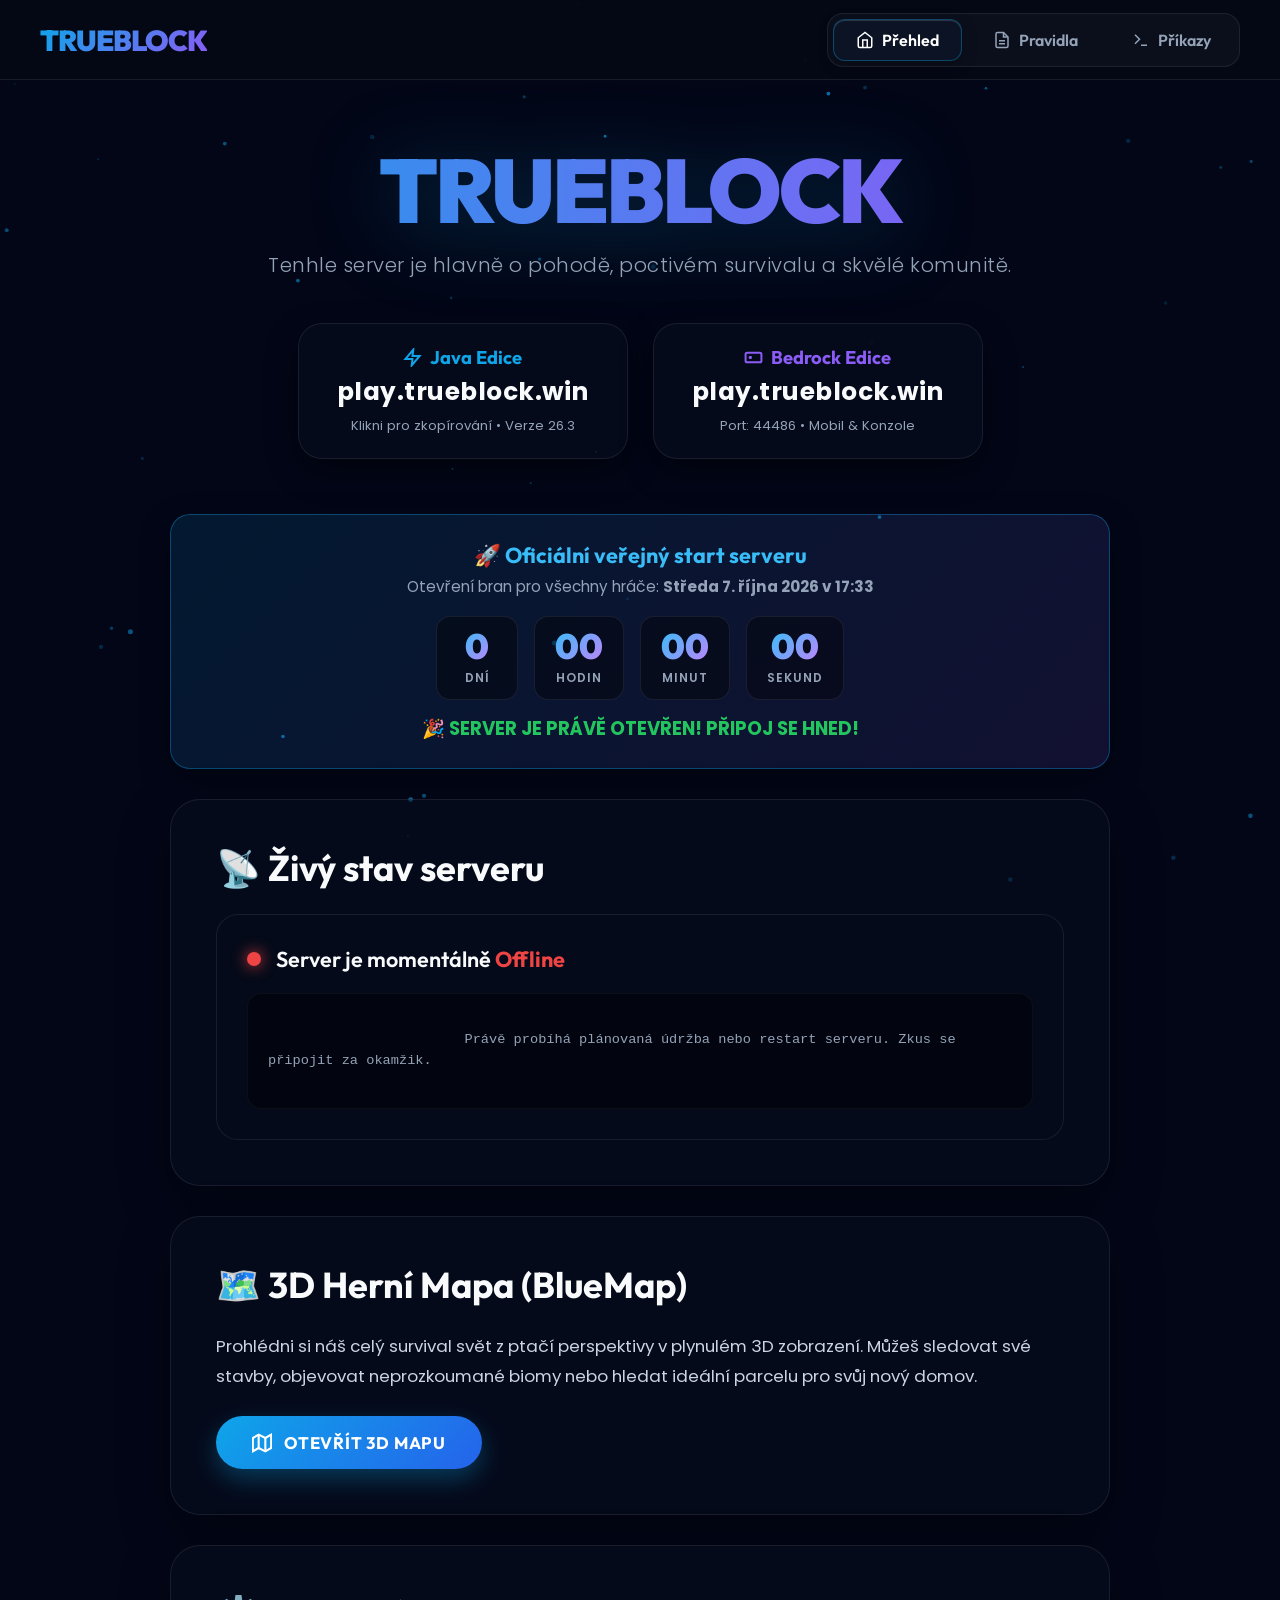
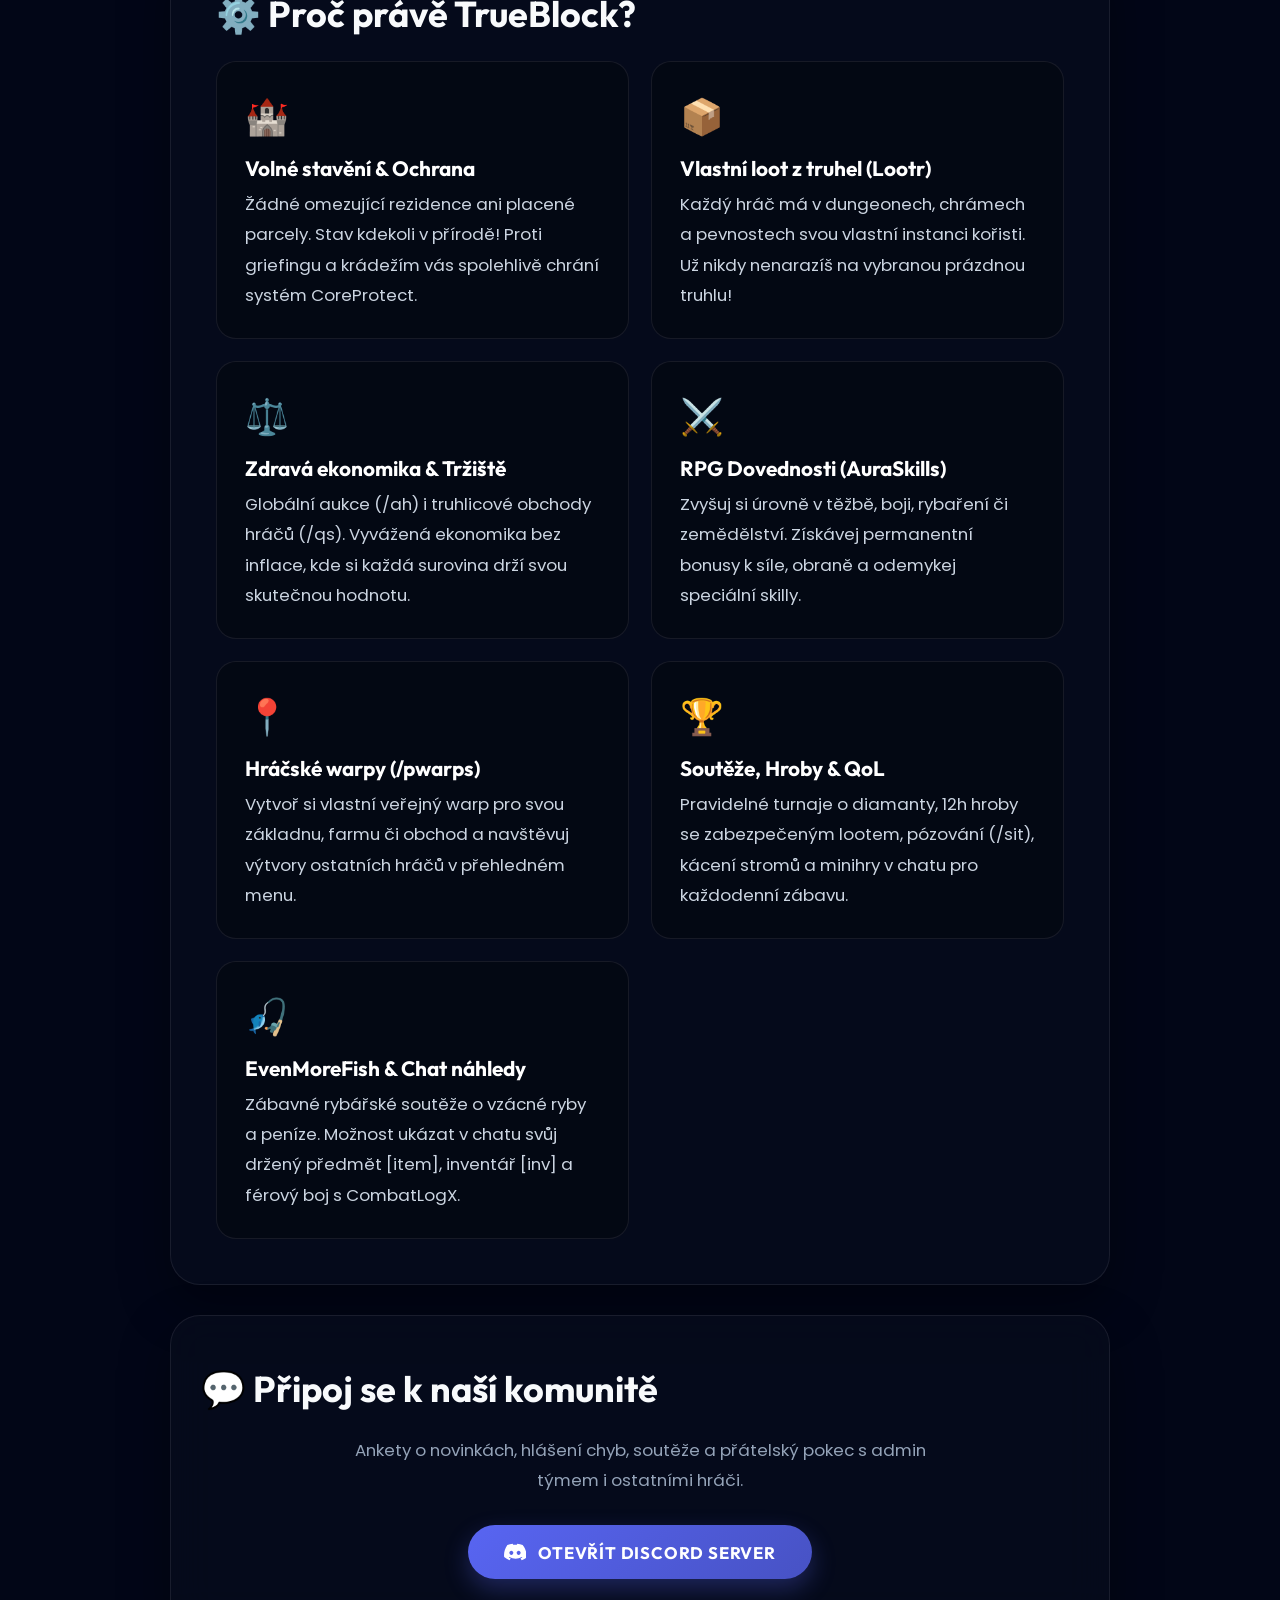
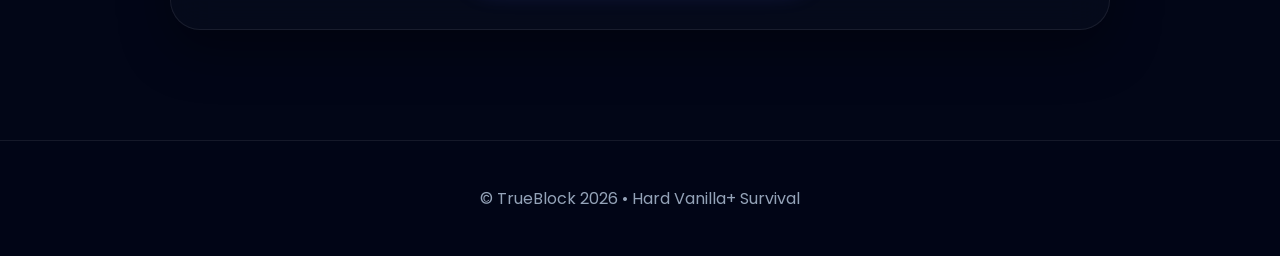
==== index.html @ e6fb993d "Update index.html" ====
<!DOCTYPE html>
<html lang="cs">
<head>
    <meta charset="UTF-8">
    <meta name="viewport" content="width=device-width, initial-scale=1.0">
    <title>TrueBlock | Premium Survival Minecraft Server</title>
    
    <!-- SEO & Social OpenGraph Card -->
    <meta name="description" content="TrueBlock je prémiový československý Minecraft Survival server pro Javu i Bedrock. Nabízí stabilní ekonomiku, čistý survival s QoL funkcemi a skvělou komunitu.">
    <meta property="og:title" content="TrueBlock | Premium Survival">
    <meta property="og:description" content="Připoj se na play.trueblock.win a zažij poctivý Minecraft survival!">
    <meta property="og:type" content="website">
    <meta property="og:theme-color" content="#0ea5e9">

    <!-- Google Fonts: Outfit & Poppins -->
    <link rel="preconnect" href="https://fonts.googleapis.com">
    <link rel="preconnect" href="https://fonts.gstatic.com" crossorigin>
    <link href="https://fonts.googleapis.com/css2?family=Outfit:wght@400;600;700;900&family=Poppins:wght@300;400;500;600&display=swap" rel="stylesheet">

    <style>
        :root {
            --accent-blue: #0ea5e9;
            --accent-purple: #8b5cf6;
            --accent-pink: #ec4899;
            --bg-glass: rgba(10, 16, 32, 0.55);
            --bg-glass-card: rgba(15, 23, 42, 0.65);
            --border-glass: rgba(255, 255, 255, 0.08);
            --text-main: #f8fafc;
            --text-muted: #94a3b8;
            --neon-glow: 0 0 35px rgba(14, 165, 233, 0.3);
            --card-radius: 24px;
        }

        * {
            box-sizing: border-box;
            margin: 0;
            padding: 0;
        }

        /* Vlastní designový scrollbar */
        ::-webkit-scrollbar {
            width: 8px;
        }
        ::-webkit-scrollbar-track {
            background: #020617;
        }
        ::-webkit-scrollbar-thumb {
            background: rgba(255, 255, 255, 0.15);
            border-radius: 10px;
        }
        ::-webkit-scrollbar-thumb:hover {
            background: var(--accent-blue);
        }

        body {
            font-family: 'Poppins', sans-serif;
            color: var(--text-main);
            background: #020617;
            min-height: 100vh;
            overflow-x: hidden;
            padding-top: 85px;
            position: relative;
        }

        /* Interaktivní částicový canvas na pozadí */
        #bg-canvas {
            position: fixed;
            top: 0;
            left: 0;
            width: 100vw;
            height: 100vh;
            z-index: -1;
            pointer-events: none;
        }

        /* Scroll animace prvků */
        .reveal {
            opacity: 0;
            transform: translateY(28px);
            transition: opacity 0.7s cubic-bezier(0.16, 1, 0.3, 1), transform 0.7s cubic-bezier(0.16, 1, 0.3, 1);
        }
        .reveal.active {
            opacity: 1;
            transform: translateY(0);
        }

        /* Fixní skleněná navigace */
        .navbar {
            position: fixed;
            top: 0;
            left: 0;
            right: 0;
            height: 80px;
            background: rgba(7, 11, 22, 0.7);
            backdrop-filter: blur(24px);
            -webkit-backdrop-filter: blur(24px);
            border-bottom: 1px solid var(--border-glass);
            z-index: 1000;
            display: flex;
            justify-content: space-between;
            align-items: center;
            padding: 0 40px;
        }

        .nav-logo {
            font-family: 'Outfit', sans-serif;
            font-size: 1.8em;
            font-weight: 900;
            letter-spacing: -1px;
            background: linear-gradient(135deg, var(--accent-blue), var(--accent-purple));
            -webkit-background-clip: text;
            -webkit-text-fill-color: transparent;
            display: flex;
            align-items: center;
            gap: 10px;
            cursor: pointer;
            user-select: none;
        }

        .nav-tabs {
            display: flex;
            gap: 8px;
            background: rgba(255, 255, 255, 0.03);
            padding: 5px;
            border-radius: 16px;
            border: 1px solid var(--border-glass);
        }

        .tab-btn {
            background: transparent;
            border: 1px solid transparent;
            color: var(--text-muted);
            padding: 10px 22px;
            border-radius: 12px;
            cursor: pointer;
            font-family: 'Outfit', sans-serif;
            font-weight: 600;
            font-size: 1em;
            display: flex;
            align-items: center;
            gap: 8px;
            transition: all 0.25s ease;
        }

        .tab-btn:hover {
            color: var(--text-main);
            background: rgba(255, 255, 255, 0.05);
        }

        .tab-btn.active {
            color: #fff;
            background: var(--bg-glass-card);
            border-color: rgba(14, 165, 233, 0.35);
            box-shadow: 0 4px 15px rgba(0, 0, 0, 0.3), inset 0 1px 1px rgba(255, 255, 255, 0.15);
        }

        /* Hero sekce */
        header {
            text-align: center;
            padding: 60px 20px 30px;
        }

        h1 {
            font-family: 'Outfit', sans-serif;
            font-size: 5.6em;
            font-weight: 900;
            text-transform: uppercase;
            letter-spacing: -3px;
            line-height: 1;
            margin-bottom: 12px;
            background: linear-gradient(to right, var(--accent-blue), var(--accent-purple), var(--accent-pink), var(--accent-blue));
            background-size: 250% auto;
            -webkit-background-clip: text;
            -webkit-text-fill-color: transparent;
            animation: shine 8s linear infinite;
            filter: drop-shadow(0 10px 40px rgba(14, 165, 233, 0.25));
        }

        @keyframes shine {
            to { background-position: 250% center; }
        }

        .subtitle {
            font-size: 1.25em;
            color: var(--text-muted);
            font-weight: 300;
            margin-bottom: 40px;
            letter-spacing: 0.5px;
        }

        /* Karty pro kopírování IP adres */
        .ips-container {
            display: flex;
            justify-content: center;
            gap: 25px;
            flex-wrap: wrap;
            margin-bottom: 25px;
        }

        .ip-card {
            background: var(--bg-glass);
            backdrop-filter: blur(20px);
            -webkit-backdrop-filter: blur(20px);
            border: 1px solid var(--border-glass);
            padding: 22px 38px;
            border-radius: var(--card-radius);
            cursor: pointer;
            position: relative;
            overflow: hidden;
            transition: all 0.35s cubic-bezier(0.175, 0.885, 0.32, 1.275);
            box-shadow: 0 12px 32px rgba(0, 0, 0, 0.45);
        }

        .ip-card:hover {
            transform: translateY(-7px) scale(1.02);
            border-color: rgba(14, 165, 233, 0.45);
            box-shadow: var(--neon-glow), 0 20px 45px rgba(0, 0, 0, 0.6);
        }

        .ip-card::before {
            content: '';
            position: absolute;
            top: 0;
            left: -100%;
            width: 50%;
            height: 100%;
            background: linear-gradient(to right, transparent, rgba(255, 255, 255, 0.08), transparent);
            transform: skewX(-22deg);
            transition: 0.6s ease;
        }
        .ip-card:hover::before {
            left: 170%;
        }

        .ip-label {
            font-family: 'Outfit', sans-serif;
            font-weight: 700;
            font-size: 1.15em;
            color: var(--accent-blue);
            margin-bottom: 4px;
            display: flex;
            align-items: center;
            justify-content: center;
            gap: 8px;
        }

        .ip-address {
            font-size: 1.55em;
            font-weight: 700;
            letter-spacing: 0.5px;
        }

        .ip-hint {
            font-size: 0.82em;
            color: var(--text-muted);
            margin-top: 6px;
        }

        /* Notifikace po zkopírování (Toast) */
        .copy-toast {
            position: absolute;
            top: 50%;
            left: 50%;
            transform: translate(-50%, -50%) scale(0.6);
            background: #10b981;
            color: white;
            padding: 10px 22px;
            border-radius: 12px;
            font-weight: 700;
            font-size: 0.95em;
            opacity: 0;
            pointer-events: none;
            transition: all 0.3s cubic-bezier(0.175, 0.885, 0.32, 1.275);
            box-shadow: 0 8px 25px rgba(16, 185, 129, 0.5);
            z-index: 10;
        }
        .copy-toast.show {
            opacity: 1;
            transform: translate(-50%, -50%) scale(1);
        }

        /* Kontejner obsahu */
        .container {
            max-width: 980px;
            margin: auto;
            padding: 0 20px 80px;
        }

        .tab-content {
            display: none;
        }
        .tab-content.active {
            display: block;
            animation: tabFadeIn 0.45s ease forwards;
        }

        @keyframes tabFadeIn {
            from { opacity: 0; transform: translateY(12px); }
            to { opacity: 1; transform: translateY(0); }
        }

        .section {
            background: var(--bg-glass);
            backdrop-filter: blur(20px);
            -webkit-backdrop-filter: blur(20px);
            margin: 30px 0;
            padding: 45px;
            border-radius: 30px;
            border: 1px solid var(--border-glass);
            box-shadow: 0 20px 50px rgba(0, 0, 0, 0.35);
        }

        h2 {
            font-family: 'Outfit', sans-serif;
            font-size: 2.25em;
            margin-bottom: 24px;
            display: flex;
            align-items: center;
            gap: 14px;
        }

        p {
            font-size: 1.05em;
            line-height: 1.8;
            color: #cbd5e1;
        }

        /* Karta stavu serveru (Status) */
        .status-card {
            background: rgba(5, 10, 24, 0.5);
            border: 1px solid var(--border-glass);
            border-radius: 22px;
            padding: 30px;
            display: flex;
            flex-direction: column;
            gap: 20px;
        }

        .status-header {
            display: flex;
            align-items: center;
            gap: 15px;
            font-family: 'Outfit', sans-serif;
            font-size: 1.35em;
            font-weight: 600;
        }

        .dot {
            width: 14px;
            height: 14px;
            border-radius: 50%;
            background: #fbbf24;
            flex-shrink: 0;
        }
        .dot.online {
            background: #22c55e;
            box-shadow: 0 0 15px #22c55e;
            animation: pulseDot 2s infinite;
        }
        .dot.offline {
            background: #ef4444;
            box-shadow: 0 0 15px #ef4444;
        }

        @keyframes pulseDot {
            0% { box-shadow: 0 0 0 0 rgba(34, 197, 94, 0.6); }
            70% { box-shadow: 0 0 0 12px rgba(34, 197, 94, 0); }
            100% { box-shadow: 0 0 0 0 rgba(34, 197, 94, 0); }
        }

        .player-bar-container {
            background: rgba(255, 255, 255, 0.05);
            height: 10px;
            border-radius: 10px;
            overflow: hidden;
            width: 100%;
        }

        .player-bar-fill {
            height: 100%;
            background: linear-gradient(90deg, var(--accent-blue), var(--accent-purple));
            width: 0%;
            border-radius: 10px;
            transition: width 1.2s cubic-bezier(0.16, 1, 0.3, 1);
        }

        .motd-box {
            background: rgba(0, 0, 0, 0.4);
            border: 1px solid rgba(255, 255, 255, 0.04);
            border-radius: 14px;
            padding: 16px 20px;
            font-family: monospace;
            font-size: 1.05em;
            line-height: 1.5;
            white-space: pre-wrap;
            color: #e2e8f0;
        }

        .players-section-title {
            font-size: 0.95em;
            color: var(--text-muted);
            margin-top: 5px;
            font-weight: 500;
        }

        .players-grid {
            display: flex;
            flex-wrap: wrap;
            gap: 12px;
            margin-top: 5px;
        }

        .player-head {
            width: 40px;
            height: 40px;
            border-radius: 8px;
            background: rgba(255, 255, 255, 0.05);
            transition: transform 0.25s ease, border-color 0.25s ease;
            cursor: pointer;
            border: 1px solid transparent;
            position: relative;
            background-size: cover;
        }
        .player-head:hover {
            transform: scale(1.22) translateY(-4px);
            border-color: var(--accent-blue);
            z-index: 5;
        }
        .player-head::after {
            content: attr(data-name);
            position: absolute;
            bottom: 46px;
            left: 50%;
            transform: translateX(-50%) scale(0.85);
            background: #090e1c;
            border: 1px solid var(--border-glass);
            color: #fff;
            padding: 5px 10px;
            font-size: 0.8em;
            border-radius: 8px;
            pointer-events: none;
            opacity: 0;
            transition: all 0.15s ease;
            white-space: nowrap;
        }
        .player-head:hover::after {
            opacity: 1;
            transform: translateX(-50%) scale(1);
        }

        /* Herní vlastnosti (Features) */
        .features {
            display: grid;
            grid-template-columns: repeat(auto-fit, minmax(270px, 1fr));
            gap: 22px;
            margin-top: 25px;
        }

        .feature-card {
            background: rgba(0, 0, 0, 0.25);
            border: 1px solid var(--border-glass);
            padding: 28px;
            border-radius: 20px;
            transition: all 0.3s ease;
        }
        .feature-card:hover {
            background: rgba(255, 255, 255, 0.03);
            transform: translateY(-5px);
            border-color: rgba(139, 92, 246, 0.35);
        }

        .feature-icon {
            font-size: 2.2em;
            margin-bottom: 12px;
            display: inline-block;
        }

        .feature-card h3 {
            font-family: 'Outfit', sans-serif;
            margin-bottom: 8px;
            font-size: 1.3em;
            color: #fff;
        }

        /* Akční tlačítka */
        .btn {
            display: inline-flex;
            align-items: center;
            gap: 12px;
            padding: 16px 36px;
            font-family: 'Outfit', sans-serif;
            font-size: 1.05em;
            font-weight: 700;
            color: #fff;
            text-decoration: none;
            border-radius: 100px;
            transition: all 0.3s ease;
            text-transform: uppercase;
            letter-spacing: 0.8px;
            cursor: pointer;
            border: none;
        }
        .btn-map {
            background: linear-gradient(135deg, var(--accent-blue), #2563eb);
            box-shadow: 0 10px 25px rgba(14, 165, 233, 0.3);
        }
        .btn-discord {
            background: linear-gradient(135deg, #5865F2, #4752C4);
            box-shadow: 0 10px 25px rgba(88, 101, 242, 0.3);
        }
        .btn:hover {
            transform: translateY(-3px);
            filter: brightness(1.15);
        }

        /* Odpočet do startu (Countdown) */
        .launch-countdown-card {
            background: linear-gradient(135deg, rgba(14, 165, 233, 0.12), rgba(139, 92, 246, 0.12));
            border: 1px solid rgba(14, 165, 233, 0.35);
            border-radius: 20px;
            padding: 26px 30px;
            margin-bottom: 25px;
            text-align: center;
            box-shadow: 0 10px 30px rgba(0, 0, 0, 0.35);
        }
        .countdown-title {
            font-family: 'Outfit', sans-serif;
            font-size: 1.35em;
            font-weight: 700;
            color: #38bdf8;
            margin-bottom: 6px;
            display: flex;
            align-items: center;
            justify-content: center;
            gap: 10px;
        }
        .countdown-subtitle {
            font-size: 0.95em;
            color: var(--text-muted);
            margin-bottom: 18px;
        }
        .countdown-grid {
            display: flex;
            justify-content: center;
            gap: 16px;
            flex-wrap: wrap;
        }
        .countdown-item {
            background: rgba(0, 0, 0, 0.4);
            border: 1px solid var(--border-glass);
            border-radius: 14px;
            padding: 12px 20px;
            min-width: 82px;
            display: flex;
            flex-direction: column;
            align-items: center;
        }
        .countdown-value {
            font-family: 'Outfit', sans-serif;
            font-size: 2.2em;
            font-weight: 900;
            line-height: 1;
            color: #fff;
            background: linear-gradient(135deg, #38bdf8, #c084fc);
            -webkit-background-clip: text;
            -webkit-text-fill-color: transparent;
        }
        .countdown-label {
            font-size: 0.75em;
            text-transform: uppercase;
            letter-spacing: 1px;
            color: var(--text-muted);
            margin-top: 5px;
            font-weight: 600;
        }

        /* Vyhledávací pole */
        .search-box {
            position: relative;
            margin-bottom: 25px;
        }

        .search-box input {
            width: 100%;
            padding: 16px 22px 16px 52px;
            background: rgba(0, 0, 0, 0.35);
            border: 1px solid var(--border-glass);
            border-radius: 16px;
            color: #fff;
            font-family: 'Poppins', sans-serif;
            font-size: 1.05em;
            transition: all 0.3s ease;
        }

        .search-box input:focus {
            outline: none;
            border-color: var(--accent-blue);
            box-shadow: 0 0 20px rgba(14, 165, 233, 0.2);
            background: rgba(0, 0, 0, 0.5);
        }

        .search-box svg {
            position: absolute;
            left: 18px;
            top: 50%;
            transform: translateY(-50%);
            fill: var(--text-muted);
            pointer-events: none;
        }

        /* Upozornění v pravidlech */
        .rules-notice {
            background: rgba(234, 179, 8, 0.08);
            border: 1px solid rgba(234, 179, 8, 0.25);
            border-radius: 16px;
            padding: 22px;
            margin-top: 30px;
        }

        /* Akordeon pro pravidla */
        .accordion {
            display: flex;
            flex-direction: column;
            gap: 12px;
        }

        .accordion-item {
            background: rgba(0, 0, 0, 0.25);
            border: 1px solid var(--border-glass);
            border-radius: 18px;
            overflow: hidden;
            transition: all 0.3s ease;
        }

        .accordion-header {
            padding: 20px 26px;
            cursor: pointer;
            display: flex;
            justify-content: space-between;
            align-items: center;
            user-select: none;
            font-family: 'Outfit', sans-serif;
            font-size: 1.25em;
            font-weight: 600;
        }

        .accordion-header:hover {
            background: rgba(255, 255, 255, 0.02);
        }

        .accordion-icon {
            transition: transform 0.35s ease;
            fill: var(--text-muted);
            flex-shrink: 0;
        }

        .accordion-content {
            max-height: 0;
            overflow: hidden;
            transition: max-height 0.4s cubic-bezier(0, 1, 0, 1);
            padding: 0 26px;
            color: #cbd5e1;
            font-size: 1.05em;
        }

        .accordion-item.open {
            border-color: rgba(14, 165, 233, 0.3);
            background: rgba(0, 0, 0, 0.4);
        }
        .accordion-item.open .accordion-icon {
            transform: rotate(180deg);
            fill: var(--accent-blue);
        }
        .accordion-item.open .accordion-content {
            max-height: 1200px;
            padding-bottom: 22px;
            transition: max-height 0.5s cubic-bezier(1, 0, 1, 0);
        }

        /* Sekce Herní příkazy */
        .commands-categories {
            display: flex;
            gap: 10px;
            flex-wrap: wrap;
            margin-bottom: 25px;
        }

        .cmd-cat-btn {
            background: rgba(255, 255, 255, 0.03);
            border: 1px solid var(--border-glass);
            color: var(--text-muted);
            padding: 9px 18px;
            border-radius: 12px;
            cursor: pointer;
            font-family: 'Outfit', sans-serif;
            font-weight: 600;
            font-size: 0.95em;
            transition: all 0.25s ease;
        }
        .cmd-cat-btn:hover {
            color: #fff;
            background: rgba(255, 255, 255, 0.06);
        }
        .cmd-cat-btn.active {
            color: #fff;
            background: var(--accent-blue);
            border-color: var(--accent-blue);
            box-shadow: 0 4px 15px rgba(14, 165, 233, 0.3);
        }

        .commands-grid {
            display: grid;
            grid-template-columns: repeat(auto-fill, minmax(300px, 1fr));
            gap: 16px;
        }

        .cmd-card {
            background: rgba(0, 0, 0, 0.25);
            border: 1px solid var(--border-glass);
            border-radius: 16px;
            padding: 20px;
            transition: all 0.25s ease;
            cursor: pointer;
            position: relative;
            display: flex;
            flex-direction: column;
            justify-content: space-between;
        }
        .cmd-card:hover {
            background: rgba(255, 255, 255, 0.03);
            border-color: rgba(14, 165, 233, 0.35);
            transform: translateY(-3px);
        }

        .cmd-code-wrapper {
            display: flex;
            justify-content: space-between;
            align-items: center;
            margin-bottom: 8px;
        }

        .cmd-code {
            font-family: monospace;
            font-size: 1.15em;
            font-weight: 700;
            color: #38bdf8;
            background: rgba(14, 165, 233, 0.1);
            padding: 4px 10px;
            border-radius: 8px;
            border: 1px solid rgba(14, 165, 233, 0.2);
            word-break: break-all;
        }

        .cmd-tag {
            font-size: 0.75em;
            font-weight: 700;
            text-transform: uppercase;
            padding: 4px 8px;
            border-radius: 6px;
            letter-spacing: 0.5px;
            color: var(--text-muted);
            background: rgba(255, 255, 255, 0.05);
        }

        .cmd-desc {
            font-size: 0.95em;
            color: #cbd5e1;
            line-height: 1.5;
            margin-top: 6px;
        }

        .cmd-click-tip {
            font-size: 0.78em;
            color: var(--text-muted);
            margin-top: 10px;
            display: flex;
            align-items: center;
            gap: 5px;
        }

        /* Footer */
        footer {
            text-align: center;
            padding: 45px 20px;
            color: var(--text-muted);
            border-top: 1px solid var(--border-glass);
            background: rgba(2, 6, 23, 0.7);
        }

        /* Responzivní přizpůsobení */
        @media (max-width: 768px) {
            h1 { font-size: 3.6em; letter-spacing: -1.5px; }
            .section { padding: 25px 20px; border-radius: 22px; }
            .navbar { padding: 0 16px; }
            .tab-btn { padding: 8px 12px; font-size: 0.88em; }
            .ip-card { padding: 18px 25px; width: 100%; }
            .commands-grid { grid-template-columns: 1fr; }
        }
    </style>
</head>
<body>

    <!-- Canvas pro jemný ambientní prach -->
    <canvas id="bg-canvas"></canvas>

    <!-- Navigační panel -->
    <nav class="navbar">
        <div class="nav-logo" onclick="switchTab('tab-prehled', document.querySelector('.tab-btn'))">
            <span>TRUEBLOCK</span>
        </div>
        <div class="nav-tabs">
            <button class="tab-btn active" onclick="switchTab('tab-prehled', this)">
                <svg width="18" height="18" viewBox="0 0 24 24" fill="none" stroke="currentColor" stroke-width="2"><path d="M3 9l9-7 9 7v11a2 2 0 0 1-2 2H5a2 2 0 0 1-2-2z"/><polyline points="9 22 9 12 15 12 15 22"/></svg>
                Přehled
            </button>
            <button class="tab-btn" onclick="switchTab('tab-pravidla', this)">
                <svg width="18" height="18" viewBox="0 0 24 24" fill="none" stroke="currentColor" stroke-width="2"><path d="M14 2H6a2 2 0 0 0-2 2v16a2 2 0 0 0 2 2h12a2 2 0 0 0 2-2V8z"/><polyline points="14 2 14 8 20 8"/><line x1="16" y1="13" x2="8" y2="13"/><line x1="16" y1="17" x2="8" y2="17"/></svg>
                Pravidla
            </button>
            <button class="tab-btn" onclick="switchTab('tab-prikazy', this)">
                <svg width="18" height="18" viewBox="0 0 24 24" fill="none" stroke="currentColor" stroke-width="2"><polyline points="4 17 10 11 4 5"/><line x1="12" y1="19" x2="20" y2="19"/></svg>
                Příkazy
            </button>
        </div>
    </nav>

    <!-- Hero sekce -->
    <header>
        <h1 class="reveal active">TrueBlock</h1>
        <p class="subtitle reveal active">Tenhle server je hlavně o pohodě, poctivém survivalu a skvělé komunitě.</p>

        <div class="ips-container reveal active">
            <!-- Java Edice Card -->
            <div class="ip-card" onclick="copyIP('play.trueblock.win', 'toast-java')">
                <span class="ip-label">
                    <svg width="19" height="19" viewBox="0 0 24 24" fill="none" stroke="currentColor" stroke-width="2.5"><path d="M13 2L3 14h9l-1 8 10-12h-9l1-8z"/></svg>
                    Java Edice
                </span>
                <span class="ip-address">play.trueblock.win</span>
                <div class="ip-hint">Klikni pro zkopírování • Verze 26.3</div>
                <div id="toast-java" class="copy-toast">Zkopírováno!</div>
            </div>

            <!-- Bedrock Edice Card -->
            <div class="ip-card" onclick="copyIP('play.trueblock.win', 'toast-bedrock')">
                <span class="ip-label" style="color: var(--accent-purple);">
                    <svg width="19" height="19" viewBox="0 0 24 24" fill="none" stroke="currentColor" stroke-width="2.5"><rect x="2" y="6" width="20" height="12" rx="2"/><path d="M6 12h4M8 10v4M15 11h.01M18 13h.01"/></svg>
                    Bedrock Edice
                </span>
                <span class="ip-address">play.trueblock.win</span>
                <div class="ip-hint">Port: 44486 • Mobil & Konzole</div>
                <div id="toast-bedrock" class="copy-toast">Zkopírováno!</div>
            </div>
        </div>
    </header>

    <!-- Hlavní kontejner SPA záložek -->
    <div class="container">

        <!-- ================= TAB 1: PŘEHLED ================= -->
        <div id="tab-prehled" class="tab-content active">
            
            <!-- Odpočet do oficiálního spuštění -->
            <div class="launch-countdown-card reveal active">
                <div class="countdown-title">
                    <span>🚀 Oficiální veřejný start serveru</span>
                </div>
                <div class="countdown-subtitle">
                    Otevření bran pro všechny hráče: <strong>Středa 7. října 2026 v 17:33</strong>
                </div>
                <div class="countdown-grid" id="countdownGrid">
                    <div class="countdown-item">
                        <span class="countdown-value" id="cd-days">0</span>
                        <span class="countdown-label">Dní</span>
                    </div>
                    <div class="countdown-item">
                        <span class="countdown-value" id="cd-hours">00</span>
                        <span class="countdown-label">Hodin</span>
                    </div>
                    <div class="countdown-item">
                        <span class="countdown-value" id="cd-minutes">00</span>
                        <span class="countdown-label">Minut</span>
                    </div>
                    <div class="countdown-item">
                        <span class="countdown-value" id="cd-seconds">00</span>
                        <span class="countdown-label">Sekund</span>
                    </div>
                </div>
                <div id="launch-live-badge" style="display: none; margin-top: 15px; font-weight: 700; color: #22c55e; font-size: 1.15em;">
                    🎉 SERVER JE PRÁVĚ OTEVŘEN! PŘIPOJ SE HNED!
                </div>
            </div>

            <!-- Live Server Status Card -->
            <div class="section reveal active">
                <h2>📡 Živý stav serveru</h2>
                <div id="status-card" class="status-card">
                    <div class="status-header">
                        <div class="dot"></div>
                        <span>Načítám aktuální data ze serveru...</span>
                    </div>
                </div>
            </div>

            <!-- 3D BlueMap Mapa -->
            <div class="section reveal">
                <h2>🗺️ 3D Herní Mapa (BlueMap)</h2>
                <p style="margin-bottom: 25px;">Prohlédni si náš celý survival svět z ptačí perspektivy v plynulém 3D zobrazení. Můžeš sledovat své stavby, objevovat neprozkoumané biomy nebo hledat ideální parcelu pro svůj nový domov.</p>
                <a class="btn btn-map" href="http://map.trueblock.win:44488" target="_blank" rel="noopener noreferrer">
                    <svg width="20" height="20" viewBox="0 0 24 24" fill="none" stroke="currentColor" stroke-width="2.5"><polygon points="1 6 1 22 8 18 16 22 23 18 23 2 16 6 8 2 1 6"/><line x1="8" y1="2" x2="8" y2="18"/><line x1="16" y1="6" x2="16" y2="22"/></svg>
                    Otevřít 3D Mapu
                </a>
            </div>

            <!-- Herní přednosti -->
            <div class="section reveal">
                <h2>⚙️ Proč právě TrueBlock?</h2>
                <div class="features">
                    <div class="feature-card">
                        <span class="feature-icon">🏰</span>
                        <h3>Volné stavění & Ochrana</h3>
                        <p>Žádné omezující rezidence ani placené parcely. Stav kdekoli v přírodě! Proti griefingu a krádežím vás spolehlivě chrání systém CoreProtect.</p>
                    </div>
                    <div class="feature-card">
                        <span class="feature-icon">📦</span>
                        <h3>Vlastní loot z truhel (Lootr)</h3>
                        <p>Každý hráč má v dungeonech, chrámech a pevnostech svou vlastní instanci kořisti. Už nikdy nenarazíš na vybranou prázdnou truhlu!</p>
                    </div>
                    <div class="feature-card">
                        <span class="feature-icon">⚖️</span>
                        <h3>Zdravá ekonomika & Tržiště</h3>
                        <p>Globální aukce (/ah) i truhlicové obchody hráčů (/qs). Vyvážená ekonomika bez inflace, kde si každá surovina drží svou skutečnou hodnotu.</p>
                    </div>
                    <div class="feature-card">
                        <span class="feature-icon">⚔️</span>
                        <h3>RPG Dovednosti (AuraSkills)</h3>
                        <p>Zvyšuj si úrovně v těžbě, boji, rybaření či zemědělství. Získávej permanentní bonusy k síle, obraně a odemykej speciální skilly.</p>
                    </div>
                    <div class="feature-card">
                        <span class="feature-icon">📍</span>
                        <h3>Hráčské warpy (/pwarps)</h3>
                        <p>Vytvoř si vlastní veřejný warp pro svou základnu, farmu či obchod a navštěvuj výtvory ostatních hráčů v přehledném menu.</p>
                    </div>
                    <div class="feature-card">
                        <span class="feature-icon">🏆</span>
                        <h3>Soutěže, Hroby & QoL</h3>
                        <p>Pravidelné turnaje o diamanty, 12h hroby se zabezpečeným lootem, pózování (/sit), kácení stromů a minihry v chatu pro každodenní zábavu.</p>
                    </div>
                    <div class="feature-card">
                        <span class="feature-icon">🎣</span>
                        <h3>EvenMoreFish & Chat náhledy</h3>
                        <p>Zábavné rybářské soutěže o vzácné ryby a peníze. Možnost ukázat v chatu svůj držený předmět [item], inventář [inv] a férový boj s CombatLogX.</p>
                    </div>
                </div>
            </div>

        </div>

        <!-- ================= TAB 2: PRAVIDLA ================= -->
        <div id="tab-pravidla" class="tab-content">
            <div class="section">
                <h2>📜 Pravidla serveru</h2>
                <p style="margin-bottom: 20px; color: var(--text-muted);">
                    Tenhle server je hlavně o pohodě, zábavě a hraní s ostatníma. Chovej se proto k ostatním hráčům slušně a s respektem. Každý sem přišel hrát, ne řešit hádky nebo drama.
                </p>

                <!-- Rychlé fulltextové vyhledávání v pravidlech -->
                <div class="search-box">
                    <svg width="20" height="20" viewBox="0 0 24 24"><path d="M15.5 14h-.79l-.28-.27C15.41 12.59 16 11.11 16 9.5 16 5.91 13.09 3 9.5 3S3 5.91 3 9.5 5.91 16 9.5 16c1.61 0 3.09-.59 4.23-1.57l.27.28v.79l5 4.99L20.49 19l-4.99-5zm-6 0C7.01 14 5 11.99 5 9.5S7.01 5 9.5 5 14 7.01 14 9.5 11.99 14 9.5 14z"/></svg>
                    <input type="text" id="rulesSearch" oninput="filterRules()" placeholder="Hledat v pravidlech (např. trh, ban, x-ray, farmy)...">
                </div>

                <!-- Akordeon s pravidly -->
                <div class="accordion" id="rulesAccordion">
                    
                    <!-- Pravidlo 1 -->
                    <div class="accordion-item open">
                        <div class="accordion-header" onclick="toggleAccordion(this)">
                            <span>🏡 1. Respektuj cizí práci</span>
                            <svg class="accordion-icon" width="22" height="22" viewBox="0 0 24 24"><path d="M7 10l5 5 5-5z"/></svg>
                        </div>
                        <div class="accordion-content">
                            <p>Stavby, věci a celkově svět ostatních hráčů nejsou tvoje, takže je nenič a nic si neber bez dovolení. Pokud si chceš něco půjčit nebo použít, vždycky se domluv.</p>
                        </div>
                    </div>

                    <!-- Pravidlo 2 -->
                    <div class="accordion-item">
                        <div class="accordion-header" onclick="toggleAccordion(this)">
                            <span>⚔️ 2. Hraj fér</span>
                            <svg class="accordion-icon" width="22" height="22" viewBox="0 0 24 24"><path d="M7 10l5 5 5-5z"/></svg>
                        </div>
                        <div class="accordion-content">
                            <p>Nepoužívej žádné cheaty, hacky nebo výhody, které ostatní nemají. Patří sem například X-ray, fly hacky nebo jiné úpravy, které ti dávají nefér náskok.</p>
                        </div>
                    </div>

                    <!-- Pravidlo 3 -->
                    <div class="accordion-item">
                        <div class="accordion-header" onclick="toggleAccordion(this)">
                            <span>🐷 3. Mysli i na chod serveru</span>
                            <svg class="accordion-icon" width="22" height="22" viewBox="0 0 24 24"><path d="M7 10l5 5 5-5z"/></svg>
                        </div>
                        <div class="accordion-content">
                            <p>Nedělej věci, které ho zbytečně zatěžují – například extrémní farmy, obrovské množství entit nebo různé „lag machine“. Když něco začne lagovat, snaž se to řešit.</p>
                        </div>
                    </div>

                    <!-- Pravidlo 4 -->
                    <div class="accordion-item">
                        <div class="accordion-header" onclick="toggleAccordion(this)">
                            <span>💰 4. Chraň ekonomiku a trh</span>
                            <svg class="accordion-icon" width="22" height="22" viewBox="0 0 24 24"><path d="M7 10l5 5 5-5z"/></svg>
                        </div>
                        <div class="accordion-content">
                            <p>Je přísně zakázáno uměle ničit ekonomiku serveru (tzv. crashing market). To zahrnuje hromadný prodej surovin hluboko pod cenou, rozdávání hodnotných věcí zdarma nováčkům nebo zakládání monopolů, které kazí hru ostatním. Ceny v aukcích (/ah) a obchodech musí odpovídat reálné hodnotě a vzácnosti daného předmětu. Pokud máš nadbytek surovin, neznamená to, že je prodáš za korunu, abys vyčistil sklad.</p>
                            <p style="margin-top: 12px; color: #fb7185; font-weight: 600;">
                                🚫 Trest: Konfiskace zboží, smazání herních peněz, při opakování ban.
                            </p>
                        </div>
                    </div>

                    <!-- Pravidlo 5 -->
                    <div class="accordion-item">
                        <div class="accordion-header" onclick="toggleAccordion(this)">
                            <span>🧠 5. Používej zdravý rozum</span>
                            <svg class="accordion-icon" width="22" height="22" viewBox="0 0 24 24"><path d="M7 10l5 5 5-5z"/></svg>
                        </div>
                        <div class="accordion-content">
                            <p>Ne všechno jde vypsat do pravidel, takže když si nejsi jistý, jestli je něco v pohodě, radši se zeptej nebo to nedělej.</p>
                            <p style="margin-top: 10px;">💡 Když nastane problém, řeš ho v klidu – případně napiš adminovi.</p>
                            <p style="margin-top: 6px; color: var(--accent-blue); font-weight: 500;">🔥 Hlavní myšlenka: Hraj tak, aby to bavilo tebe i ostatní.</p>
                        </div>
                    </div>

                </div>

                <!-- Doplňující upozornění -->
                <div class="rules-notice">
                    <p style="color: #fbbf24; font-weight: 700; display: flex; align-items: center; gap: 8px;">
                        ⚠️ Upozornění vedení serveru
                    </p>
                    <p style="font-size: 0.95em; color: #cbd5e1; margin-top: 6px;">
                        Vedení serveru si vyhrazuje právo kdykoliv změnit nebo doplnit tato pravidla bez předchozího upozornění. Neznalost pravidel neomlouvá.
                    </p>
                </div>
            </div>
        </div>

        <!-- ================= TAB 3: PŘÍKAZY ================= -->
        <div id="tab-prikazy" class="tab-content">
            <div class="section">
                <h2>⌨️ Herní příkazy</h2>
                <p style="margin-bottom: 25px; color: var(--text-muted);">
                    Kompletní tahák příkazů pro pohodlné hraní na TrueBlock. Kliknutím na libovolný příkaz jej okamžitě zkopíruješ do schránky.
                </p>

                <!-- Vyhledávač příkazů -->
                <div class="search-box">
                    <svg width="20" height="20" viewBox="0 0 24 24"><path d="M15.5 14h-.79l-.28-.27C15.41 12.59 16 11.11 16 9.5 16 5.91 13.09 3 9.5 3S3 5.91 3 9.5 5.91 16 9.5 16c1.61 0 3.09-.59 4.23-1.57l.27.28v.79l5 4.99L20.49 19l-4.99-5zm-6 0C7.01 14 5 11.99 5 9.5S7.01 5 9.5 5 14 7.01 14 9.5 11.99 14 9.5 14z"/></svg>
                    <input type="text" id="cmdSearch" oninput="filterCommands()" placeholder="Hledat příkaz (např. menu, warp, skills, trh, peníze, sednout)...">
                </div>

                <!-- Tlačítka kategorií -->
                <div class="commands-categories">
                    <button class="cmd-cat-btn active" onclick="setCmdCategory('all', this)">Všechny</button>
                    <button class="cmd-cat-btn" onclick="setCmdCategory('basic', this)">Základní</button>
                    <button class="cmd-cat-btn" onclick="setCmdCategory('tp', this)">Warpy & Cestování</button>
                    <button class="cmd-cat-btn" onclick="setCmdCategory('rpg', this)">RPG & Statistiky</button>
                    <button class="cmd-cat-btn" onclick="setCmdCategory('eco', this)">Ekonomika</button>
                    <button class="cmd-cat-btn" onclick="setCmdCategory('fun', this)">Komunita & Zábava</button>
                </div>

                <!-- Grid příkazů -->
                <div class="commands-grid" id="commandsGrid">
                    
                    <!-- Základní -->
                    <div class="cmd-card" data-cat="basic" onclick="copyCommand('/menu')">
                        <div class="cmd-code-wrapper">
                            <span class="cmd-code">/menu</span>
                            <span class="cmd-tag">Hlavní</span>
                        </div>
                        <p class="cmd-desc">Otevře hlavní interaktivní grafické menu serveru se všemi funkcemi.</p>
                        <div class="cmd-click-tip">📋 Klikni pro zkopírování</div>
                    </div>

                    <div class="cmd-card" data-cat="basic" onclick="copyCommand('/spawn')">
                        <div class="cmd-code-wrapper">
                            <span class="cmd-code">/spawn</span>
                            <span class="cmd-tag">Základní</span>
                        </div>
                        <p class="cmd-desc">Okamžitý bezpečný návrat na centrální spawn serveru.</p>
                        <div class="cmd-click-tip">📋 Klikni pro zkopírování</div>
                    </div>

                    <div class="cmd-card" data-cat="basic" onclick="copyCommand('/sethome')">
                        <div class="cmd-code-wrapper">
                            <span class="cmd-code">/sethome [název]</span>
                            <span class="cmd-tag">Základní</span>
                        </div>
                        <p class="cmd-desc">Uloží tvou aktuální pozici jako domovský bod pro rychlý návrat.</p>
                        <div class="cmd-click-tip">📋 Klikni pro zkopírování</div>
                    </div>

                    <div class="cmd-card" data-cat="basic" onclick="copyCommand('/home')">
                        <div class="cmd-code-wrapper">
                            <span class="cmd-code">/home [název]</span>
                            <span class="cmd-tag">Základní</span>
                        </div>
                        <p class="cmd-desc">Teleportuje tě do tvého uloženého domova.</p>
                        <div class="cmd-click-tip">📋 Klikni pro zkopírování</div>
                    </div>

                    <div class="cmd-card" data-cat="basic" onclick="copyCommand('/delhome')">
                        <div class="cmd-code-wrapper">
                            <span class="cmd-code">/delhome [název]</span>
                            <span class="cmd-tag">Základní</span>
                        </div>
                        <p class="cmd-desc">Smaže tvůj vybraný uložený domovský bod.</p>
                        <div class="cmd-click-tip">📋 Klikni pro zkopírování</div>
                    </div>

                    <div class="cmd-card" data-cat="basic" onclick="copyCommand('/kit starter')">
                        <div class="cmd-code-wrapper">
                            <span class="cmd-code">/kit starter</span>
                            <span class="cmd-tag">Odměna</span>
                        </div>
                        <p class="cmd-desc">Jednorázový startovní balíček základních dřevěných nástrojů, 6x chleba, loučí a dřeva.</p>
                        <div class="cmd-click-tip">📋 Klikni pro zkopírování</div>
                    </div>

                    <div class="cmd-card" data-cat="basic" onclick="copyCommand('/kit daily')">
                        <div class="cmd-code-wrapper">
                            <span class="cmd-code">/kit daily</span>
                            <span class="cmd-tag">Odměna</span>
                        </div>
                        <p class="cmd-desc">Každých 24 hodin drobná svačina pro přežití (4x pečená brambora, louče, uhlí a 2x jablko).</p>
                        <div class="cmd-click-tip">📋 Klikni pro zkopírování</div>
                    </div>

                    <!-- Warpy & Cestování -->
                    <div class="cmd-card" data-cat="tp" onclick="copyCommand('/rtp')">
                        <div class="cmd-code-wrapper">
                            <span class="cmd-code">/rtp</span>
                            <span class="cmd-tag">Teleport</span>
                        </div>
                        <p class="cmd-desc">Náhodný a bezpečný teleport do neprobádané divočiny pro hledání místa ke stavbě.</p>
                        <div class="cmd-click-tip">📋 Klikni pro zkopírování</div>
                    </div>

                    <div class="cmd-card" data-cat="tp" onclick="copyCommand('/pwarps')">
                        <div class="cmd-code-wrapper">
                            <span class="cmd-code">/pwarps</span>
                            <span class="cmd-tag">Hráčské warpy</span>
                        </div>
                        <p class="cmd-desc">Otevře nabídku komunitních warpů hráčů seřazených do kategorií (obchody, farmy, stavby).</p>
                        <div class="cmd-click-tip">📋 Klikni pro zkopírování</div>
                    </div>

                    <div class="cmd-card" data-cat="tp" onclick="copyCommand('/pwarp set')">
                        <div class="cmd-code-wrapper">
                            <span class="cmd-code">/pwarp set [název]</span>
                            <span class="cmd-tag">Hráčské warpy</span>
                        </div>
                        <p class="cmd-desc">Vytvoří tvůj vlastní veřejný warp, kam se ostatní hráči mohou teleportovat.</p>
                        <div class="cmd-click-tip">📋 Klikni pro zkopírování</div>
                    </div>

                    <div class="cmd-card" data-cat="tp" onclick="copyCommand('/tpa')">
                        <div class="cmd-code-wrapper">
                            <span class="cmd-code">/tpa [hráč]</span>
                            <span class="cmd-tag">Teleport</span>
                        </div>
                        <p class="cmd-desc">Pošle jinému hráči žádost o teleportování k němu.</p>
                        <div class="cmd-click-tip">📋 Klikni pro zkopírování</div>
                    </div>

                    <div class="cmd-card" data-cat="tp" onclick="copyCommand('/tpaccept')">
                        <div class="cmd-code-wrapper">
                            <span class="cmd-code">/tpaccept</span>
                            <span class="cmd-tag">Teleport</span>
                        </div>
                        <p class="cmd-desc">Potvrdí a přijme příchozí žádost o teleport od jiného hráče.</p>
                        <div class="cmd-click-tip">📋 Klikni pro zkopírování</div>
                    </div>

                    <div class="cmd-card" data-cat="tp" onclick="copyCommand('/tpdeny')">
                        <div class="cmd-code-wrapper">
                            <span class="cmd-code">/tpdeny</span>
                            <span class="cmd-tag">Teleport</span>
                        </div>
                        <p class="cmd-desc">Odmítne příchozí žádost o teleport.</p>
                        <div class="cmd-click-tip">📋 Klikni pro zkopírování</div>
                    </div>

                    <!-- RPG & Statistiky -->
                    <div class="cmd-card" data-cat="rpg" onclick="copyCommand('/skills')">
                        <div class="cmd-code-wrapper">
                            <span class="cmd-code">/skills</span>
                            <span class="cmd-tag">RPG</span>
                        </div>
                        <p class="cmd-desc">Otevře české menu dovedností (těžba, boj, rybaření, agility...) a statistiky postavy.</p>
                        <div class="cmd-click-tip">📋 Klikni pro zkopírování</div>
                    </div>

                    <div class="cmd-card" data-cat="rpg" onclick="copyCommand('/stats')">
                        <div class="cmd-code-wrapper">
                            <span class="cmd-code">/stats [hráč]</span>
                            <span class="cmd-tag">Statistiky</span>
                        </div>
                        <p class="cmd-desc">Zobrazí detailní grafické menu statistik (těžba, odehraný čas, killy) tvé nebo jiného hráče.</p>
                        <div class="cmd-click-tip">📋 Klikni pro zkopírování</div>
                    </div>

                    <div class="cmd-card" data-cat="rpg" onclick="copyCommand('/stats top')">
                        <div class="cmd-code-wrapper">
                            <span class="cmd-code">/stats top</span>
                            <span class="cmd-tag">Žebříčky</span>
                        </div>
                        <p class="cmd-desc">Zobrazí serverové žebříčky TOP hráčů podle vytěžených bloků, killů, času a peněz.</p>
                        <div class="cmd-click-tip">📋 Klikni pro zkopírování</div>
                    </div>

                    <div class="cmd-card" data-cat="rpg" onclick="copyCommand('/axgraves list')">
                        <div class="cmd-code-wrapper">
                            <span class="cmd-code">/axgraves list</span>
                            <span class="cmd-tag">Hroby</span>
                        </div>
                        <p class="cmd-desc">Zobrazí přesné souřadnice tvého hrobu a zbývající čas do vypršení 12hodinové ochrany.</p>
                        <div class="cmd-click-tip">📋 Klikni pro zkopírování</div>
                    </div>

                    <!-- Ekonomika -->
                    <div class="cmd-card" data-cat="eco" onclick="copyCommand('/money')">
                        <div class="cmd-code-wrapper">
                            <span class="cmd-code">/money</span>
                            <span class="cmd-tag">Ekonomika</span>
                        </div>
                        <p class="cmd-desc">Zobrazí tvůj aktuální finanční stav herních mincí v peněžence.</p>
                        <div class="cmd-click-tip">📋 Klikni pro zkopírování</div>
                    </div>

                    <div class="cmd-card" data-cat="eco" onclick="copyCommand('/ah')">
                        <div class="cmd-code-wrapper">
                            <span class="cmd-code">/ah</span>
                            <span class="cmd-tag">Aukce</span>
                        </div>
                        <p class="cmd-desc">Otevře globální aukční dům pro nákup a prodej surovin a vybavení mezi hráči.</p>
                        <div class="cmd-click-tip">📋 Klikni pro zkopírování</div>
                    </div>

                    <div class="cmd-card" data-cat="eco" onclick="copyCommand('/ah sell')">
                        <div class="cmd-code-wrapper">
                            <span class="cmd-code">/ah sell [cena]</span>
                            <span class="cmd-tag">Aukce</span>
                        </div>
                        <p class="cmd-desc">Vystaví předmět, který zrovna držíš v ruce, do globální aukce za zadanou částku.</p>
                        <div class="cmd-click-tip">📋 Klikni pro zkopírování</div>
                    </div>

                    <div class="cmd-card" data-cat="eco" onclick="copyCommand('/qs create')">
                        <div class="cmd-code-wrapper">
                            <span class="cmd-code">/qs create [cena]</span>
                            <span class="cmd-tag">Obchody</span>
                        </div>
                        <p class="cmd-desc">Vytvoří truhlicový obchod: vezmi item do ruky, podívej se na truhlu a zadej prodejní cenu.</p>
                        <div class="cmd-click-tip">📋 Klikni pro zkopírování</div>
                    </div>

                    <div class="cmd-card" data-cat="eco" onclick="copyCommand('/trade')">
                        <div class="cmd-code-wrapper">
                            <span class="cmd-code">/trade [hráč]</span>
                            <span class="cmd-tag">Obchodování</span>
                        </div>
                        <p class="cmd-desc">Otevře bezpečné grafické rozhraní pro výměnu itemů a peněz přímo z ruky do ruky.</p>
                        <div class="cmd-click-tip">📋 Klikni pro zkopírování</div>
                    </div>

                    <div class="cmd-card" data-cat="eco" onclick="copyCommand('/pay')">
                        <div class="cmd-code-wrapper">
                            <span class="cmd-code">/pay [hráč] [částka]</span>
                            <span class="cmd-tag">Ekonomika</span>
                        </div>
                        <p class="cmd-desc">Převede zadanou finanční částku přímo z tvého účtu jinému hráči.</p>
                        <div class="cmd-click-tip">📋 Klikni pro zkopírování</div>
                    </div>

                    <!-- Komunita & Zábava -->
                    <div class="cmd-card" data-cat="fun" onclick="copyCommand('/sit')">
                        <div class="cmd-code-wrapper">
                            <span class="cmd-code">/sit</span>
                            <span class="cmd-tag">Pózy</span>
                        </div>
                        <p class="cmd-desc">Posadí tě na zem nebo libovolný blok (můžeš použít i /lay pro lehnutí a /crawl pro plazení).</p>
                        <div class="cmd-click-tip">📋 Klikni pro zkopírování</div>
                    </div>

                    <div class="cmd-card" data-cat="fun" onclick="copyCommand('/skins')">
                        <div class="cmd-code-wrapper">
                            <span class="cmd-code">/skins</span>
                            <span class="cmd-tag">Vzhled</span>
                        </div>
                        <p class="cmd-desc">Otevře grafické menu pro výběr a okamžitou změnu skinu tvé postavy.</p>
                        <div class="cmd-click-tip">📋 Klikni pro zkopírování</div>
                    </div>

                    <div class="cmd-card" data-cat="fun" onclick="copyCommand('/reroll')">
                        <div class="cmd-code-wrapper">
                            <span class="cmd-code">/reroll</span>
                            <span class="cmd-tag">Vesničané</span>
                        </div>
                        <p class="cmd-desc">Při pohledu na vesničana s profesí přetočí jeho nabídky (můžeš ho také sebrat shift-klikem do kýblu!).</p>
                        <div class="cmd-click-tip">📋 Klikni pro zkopírování</div>
                    </div>

                    <div class="cmd-card" data-cat="fun" onclick="copyCommand('/chatgames top')">
                        <div class="cmd-code-wrapper">
                            <span class="cmd-code">/chatgames top</span>
                            <span class="cmd-tag">Minihry</span>
                        </div>
                        <p class="cmd-desc">Zobrazí žebříček nejrychlejších luštitelů chat miniher (matematika, reflex, přesmyčky).</p>
                        <div class="cmd-click-tip">📋 Klikni pro zkopírování</div>
                    </div>

                    <div class="cmd-card" data-cat="fun" onclick="copyCommand('[item]')">
                        <div class="cmd-code-wrapper">
                            <span class="cmd-code">[item] / [i]</span>
                            <span class="cmd-tag">Chat</span>
                        </div>
                        <p class="cmd-desc">Napiš [item] do chatu pro zobrazení předmětu v ruce včetně enchantů a popisu.</p>
                        <div class="cmd-click-tip">📋 Klikni pro zkopírování</div>
                    </div>

                    <div class="cmd-card" data-cat="fun" onclick="copyCommand('[inv]')">
                        <div class="cmd-code-wrapper">
                            <span class="cmd-code">[inv] / [ender]</span>
                            <span class="cmd-tag">Chat</span>
                        </div>
                        <p class="cmd-desc">Zobrazí tvůj kompletní inventář nebo Ender truhlu jako interaktivní odkaz v chatu.</p>
                        <div class="cmd-click-tip">📋 Klikni pro zkopírování</div>
                    </div>

                    <div class="cmd-card" data-cat="fun" onclick="copyCommand('/emf shop')">
                        <div class="cmd-code-wrapper">
                            <span class="cmd-code">/emf shop</span>
                            <span class="cmd-tag">Rybaření</span>
                        </div>
                        <p class="cmd-desc">Otevře rybí trh, kde můžeš prodat své vzácné úlovky ze soutěží EvenMoreFish za peníze.</p>
                        <div class="cmd-click-tip">📋 Klikni pro zkopírování</div>
                    </div>

                    <div class="cmd-card" data-cat="fun" onclick="copyCommand('/itf toggle')">
                        <div class="cmd-code-wrapper">
                            <span class="cmd-code">/itf toggle</span>
                            <span class="cmd-tag">Stavitelství</span>
                        </div>
                        <p class="cmd-desc">Zneviditelní rámeček na itemy (nebo se skrčením klikni pravým tlačítkem se shears).</p>
                        <div class="cmd-click-tip">📋 Klikni pro zkopírování</div>
                    </div>

                    <div class="cmd-card" data-cat="fun" onclick="copyCommand('/tomap')">
                        <div class="cmd-code-wrapper">
                            <span class="cmd-code">/tomap [url]</span>
                            <span class="cmd-tag">Dekorace</span>
                        </div>
                        <p class="cmd-desc">Nahraje libovolný obrázek nebo plakát z internetového odkazu na herní mapu.</p>
                        <div class="cmd-click-tip">📋 Klikni pro zkopírování</div>
                    </div>

                    <div class="cmd-card" data-cat="fun" onclick="copyCommand('/msg')">
                        <div class="cmd-code-wrapper">
                            <span class="cmd-code">/msg [hráč] [zpráva]</span>
                            <span class="cmd-tag">Chat</span>
                        </div>
                        <p class="cmd-desc">Odešle soukromou zprávu vybranému hráči online (pro rychlou odpověď použij /r).</p>
                        <div class="cmd-click-tip">📋 Klikni pro zkopírování</div>
                    </div>

                </div>
            </div>
        </div>

        <!-- Sdílený Discord Banner na spodku stránky -->
        <div class="section reveal" style="text-align: center; padding: 50px 30px;">
            <h2>💬 Připoj se k naší komunitě</h2>
            <p style="max-width: 600px; margin: 0 auto 30px; color: var(--text-muted);">
                Ankety o novinkách, hlášení chyb, soutěže a přátelský pokec s admin týmem i ostatními hráči.
            </p>
            <a class="btn btn-discord" href="https://discord.gg/tJQE55kaGu" target="_blank" rel="noopener noreferrer">
                <svg width="22" height="22" viewBox="0 0 127.14 96.36" fill="currentColor"><path d="M107.7,8.07A105.15,105.15,0,0,0,77.26,0a77.19,77.19,0,0,0-3.3,6.83A96.67,96.67,0,0,0,53.22,6.83,77.19,77.19,0,0,0,49.88,0,105.15,105.15,0,0,0,19.44,8.07C3.66,31.58-1.86,54.65,1,77.53A105.73,105.73,0,0,0,32,96.36a74.37,74.37,0,0,0,6.85-11.85,68.44,68.44,0,0,1-10.75-5.18c.91-.66,1.8-1.34,2.66-2a75.57,75.57,0,0,0,72.76,0c.86.68,1.75,1.36,2.66,2a68.86,68.86,0,0,1-10.75,5.18,74.77,74.77,0,0,0,6.85,11.85,105.54,105.54,0,0,0,31.05-18.83C129.24,48.25,123.47,25.42,107.7,8.07ZM42.45,65.69C36.18,65.69,31,60,31,53S36.18,40.36,42.45,40.36,53.83,46,53.83,53,48.72,65.69,42.45,65.69Zm42.24,0C78.41,65.69,73.24,60,73.24,53S78.41,40.36,84.69,40.36,96.07,46,96.07,53,91,65.69,84.69,65.69Z"/></svg>
                Otevřít Discord Server
            </a>
        </div>

    </div>

    <!-- Plovoucí notifikace pro zkopírování příkazu -->
    <div id="cmd-global-toast" class="copy-toast" style="position: fixed; top: 110px; left: 50%; transform: translateX(-50%) scale(0.6);">
        Příkaz zkopírován do schránky!
    </div>

    <!-- Patička -->
    <footer>
        © TrueBlock 2026 • Hard Vanilla+ Survival
    </footer>

    <script>
        // --- 1. AMBIENTNÍ ČÁSTICOVÉ POZADÍ (CANVAS) ---
        const canvas = document.getElementById('bg-canvas');
        const ctx = canvas.getContext('2d');
        let particles = [];

        function resizeCanvas() {
            canvas.width = window.innerWidth;
            canvas.height = window.innerHeight;
        }
        window.addEventListener('resize', resizeCanvas);
        resizeCanvas();

        class Particle {
            constructor() {
                this.x = Math.random() * canvas.width;
                this.y = Math.random() * canvas.height;
                this.size = Math.random() * 2 + 0.6;
                this.speedX = (Math.random() - 0.5) * 0.25;
                this.speedY = (Math.random() - 0.5) * 0.25;
                this.opacity = Math.random() * 0.5 + 0.15;
            }
            update() {
                this.x += this.speedX;
                this.y += this.speedY;
                if (this.x < 0) this.x = canvas.width;
                if (this.x > canvas.width) this.x = 0;
                if (this.y < 0) this.y = canvas.height;
                if (this.y > canvas.height) this.y = 0;
            }
            draw() {
                ctx.fillStyle = `rgba(14, 165, 233, ${this.opacity})`;
                ctx.beginPath();
                ctx.arc(this.x, this.y, this.size, 0, Math.PI * 2);
                ctx.fill();
            }
        }

        for (let i = 0; i < 45; i++) {
            particles.push(new Particle());
        }

        function renderCanvas() {
            ctx.clearRect(0, 0, canvas.width, canvas.height);
            particles.forEach(p => {
                p.update();
                p.draw();
            });
            requestAnimationFrame(renderCanvas);
        }
        renderCanvas();

        // --- 2. BEZPEČNÉ KOPÍROVÁNÍ TEXTU DO SCHRÁNKY ---
        function copyTextUniversal(text) {
            if (navigator.clipboard && navigator.clipboard.writeText) {
                navigator.clipboard.writeText(text).catch(() => fallbackCopy(text));
            } else {
                fallbackCopy(text);
            }
        }

        function fallbackCopy(text) {
            const tempArea = document.createElement("textarea");
            tempArea.value = text;
            tempArea.style.position = "fixed";
            tempArea.style.left = "-9999px";
            document.body.appendChild(tempArea);
            tempArea.select();
            document.execCommand('copy');
            document.body.removeChild(tempArea);
        }

        function copyIP(ip, toastId) {
            copyTextUniversal(ip);
            const toast = document.getElementById(toastId);
            if (toast) {
                toast.classList.add('show');
                setTimeout(() => toast.classList.remove('show'), 2000);
            }
        }

        function copyCommand(cmd) {
            copyTextUniversal(cmd);
            const globalToast = document.getElementById('cmd-global-toast');
            if (globalToast) {
                globalToast.innerText = `Příkaz ${cmd} zkopírován!`;
                globalToast.classList.add('show');
                setTimeout(() => globalToast.classList.remove('show'), 2200);
            }
        }

        // --- 3. PŘEPÍNÁNÍ SPA ZÁLOŽEK ---
        function switchTab(tabId, triggerBtn) {
            document.querySelectorAll('.tab-content').forEach(c => c.classList.remove('active'));
            document.querySelectorAll('.tab-btn').forEach(b => b.classList.remove('active'));

            const targetSection = document.getElementById(tabId);
            if (targetSection) {
                targetSection.classList.add('active');
            }
            if (triggerBtn) {
                triggerBtn.classList.add('active');
            }

            window.scrollTo({ top: 0, behavior: 'smooth' });
        }

        // --- 4. AKORDEON PRO PRAVIDLA ---
        function toggleAccordion(header) {
            const item = header.parentElement;
            const isOpen = item.classList.contains('open');

            document.querySelectorAll('.accordion-item').forEach(i => i.classList.remove('open'));

            if (!isOpen) {
                item.classList.add('open');
            }
        }

        // --- 5. VYHLEDÁVÁNÍ V PRAVIDLECH ---
        function filterRules() {
            const query = document.getElementById('rulesSearch').value.toLowerCase().trim();
            const items = document.querySelectorAll('.accordion-item');

            items.forEach(item => {
                const text = item.innerText.toLowerCase();
                if (text.includes(query)) {
                    item.style.display = "block";
                    if (query.length > 1) item.classList.add('open');
                } else {
                    item.style.display = "none";
                }
            });
        }

        // --- 6. VYHLEDÁVÁNÍ A KATEGORIE PŘÍKAZŮ ---
        let currentCmdCategory = 'all';

        function setCmdCategory(cat, btn) {
            currentCmdCategory = cat;
            document.querySelectorAll('.cmd-cat-btn').forEach(b => b.classList.remove('active'));
            btn.classList.add('active');
            filterCommands();
        }

        function filterCommands() {
            const query = document.getElementById('cmdSearch').value.toLowerCase().trim();
            const cards = document.querySelectorAll('.cmd-card');

            cards.forEach(card => {
                const cat = card.getAttribute('data-cat');
                const text = card.innerText.toLowerCase();
                const matchesCategory = (currentCmdCategory === 'all' || cat === currentCmdCategory);
                const matchesQuery = text.includes(query);

                if (matchesCategory && matchesQuery) {
                    card.style.display = "flex";
                } else {
                    card.style.display = "none";
                }
            });
        }

        // --- 7. DYNAMICKÝ MC STATUS + AVATARY HRÁČŮ ---
        async function fetchServerStatus() {
            const card = document.getElementById('status-card');
            try {
                const res = await fetch("https://api.mcsrvstat.us/2/play.trueblock.win");
                const data = await res.json();

                if (data.online) {
                    const online = data.players.online || 0;
                    const max = data.players.max || 0;
                    const percentage = max > 0 ? Math.round((online / max) * 100) : 0;
                    const version = data.version || "26.3";
                    const motdHtml = (data.motd && data.motd.html && data.motd.html.length > 0)
                        ? data.motd.html.join('<br>')
                        : "Vítej na TrueBlock Survival!";

                    let html = `
                        <div class="status-header">
                            <div class="dot online"></div>
                            <span>Server je <strong style="color:#22c55e;">Online</strong></span>
                        </div>
                        <div>
                            <div style="display:flex; justify-content:space-between; margin-bottom:8px; font-size:1em; color:var(--text-muted);">
                                <span>Aktivní hráči: <strong style="color:#fff;">${online} / ${max}</strong></span>
                                <span>Verze: <strong style="color:#fff;">${version}</strong></span>
                            </div>
                            <div class="player-bar-container">
                                <div class="player-bar-fill" style="width: ${percentage}%;"></div>
                            </div>
                        </div>
                        <div class="motd-box">${motdHtml}</div>
                    `;

                    if (data.players.list && data.players.list.length > 0) {
                        html += `
                            <div class="players-section-title">Hráči právě ve hře:</div>
                            <div class="players-grid">
                        `;
                        data.players.list.forEach(player => {
                            html += `
                                <div class="player-head" data-name="${player}" style="background-image: url('https://minotar.net/avatar/${encodeURIComponent(player)}/40');"></div>
                            `;
                        });
                        html += `</div>`;
                    } else {
                        html += `
                            <div class="players-section-title" style="font-style: italic;">
                                Žádný hráč zrovna není připojen. Buď první, kdo dnes nastartuje hru!
                            </div>
                        `;
                    }

                    card.innerHTML = html;
                } else {
                    throw new Error("Server Offline");
                }
            } catch (err) {
                card.innerHTML = `
                    <div class="status-header">
                        <div class="dot offline"></div>
                        <span>Server je momentálně <strong style="color:#ef4444;">Offline</strong></span>
                    </div>
                    <div class="motd-box" style="color: var(--text-muted);">
                        Právě probíhá plánovaná údržba nebo restart serveru. Zkus se připojit za okamžik.
                    </div>
                `;
            }
        }
        fetchServerStatus();

        // --- 8. SCROLL OBSERVER REVEAL ---
        document.addEventListener("DOMContentLoaded", () => {
            const reveals = document.querySelectorAll(".reveal");
            const observer = new IntersectionObserver((entries) => {
                entries.forEach(entry => {
                    if (entry.isIntersecting) {
                        entry.target.classList.add("active");
                        observer.unobserve(entry.target);
                    }
                });
            }, { threshold: 0.1 });

            reveals.forEach(r => observer.observe(r));
        });

        // --- 9. ŽIVÝ ODPOČET DO STARTU (Středa 7. 10. 2026 v 17:33) ---
        const targetLaunchDate = new Date("2026-10-07T17:33:00+02:00").getTime();

        function updateLaunchCountdown() {
            const now = new Date().getTime();
            const diff = targetLaunchDate - now;

            const daysEl = document.getElementById("cd-days");
            const hoursEl = document.getElementById("cd-hours");
            const minsEl = document.getElementById("cd-minutes");
            const secsEl = document.getElementById("cd-seconds");
            const liveBadge = document.getElementById("launch-live-badge");
            const grid = document.getElementById("countdownGrid");

            if (!daysEl || !hoursEl || !minsEl || !secsEl) return;

            if (diff <= 0) {
                daysEl.innerText = "0";
                hoursEl.innerText = "00";
                minsEl.innerText = "00";
                secsEl.innerText = "00";
                if (liveBadge) liveBadge.style.display = "block";
                return;
            }

            const days = Math.floor(diff / (1000 * 60 * 60 * 24));
            const hours = Math.floor((diff % (1000 * 60 * 60 * 24)) / (1000 * 60 * 60));
            const mins = Math.floor((diff % (1000 * 60 * 60)) / (1000 * 60));
            const secs = Math.floor((diff % (1000 * 60)) / 1000);

            daysEl.innerText = days;
            hoursEl.innerText = hours < 10 ? "0" + hours : hours;
            minsEl.innerText = mins < 10 ? "0" + mins : mins;
            secsEl.innerText = secs < 10 ? "0" + secs : secs;
        }

        setInterval(updateLaunchCountdown, 1000);
        updateLaunchCountdown();
    </script>
</body>
</html>
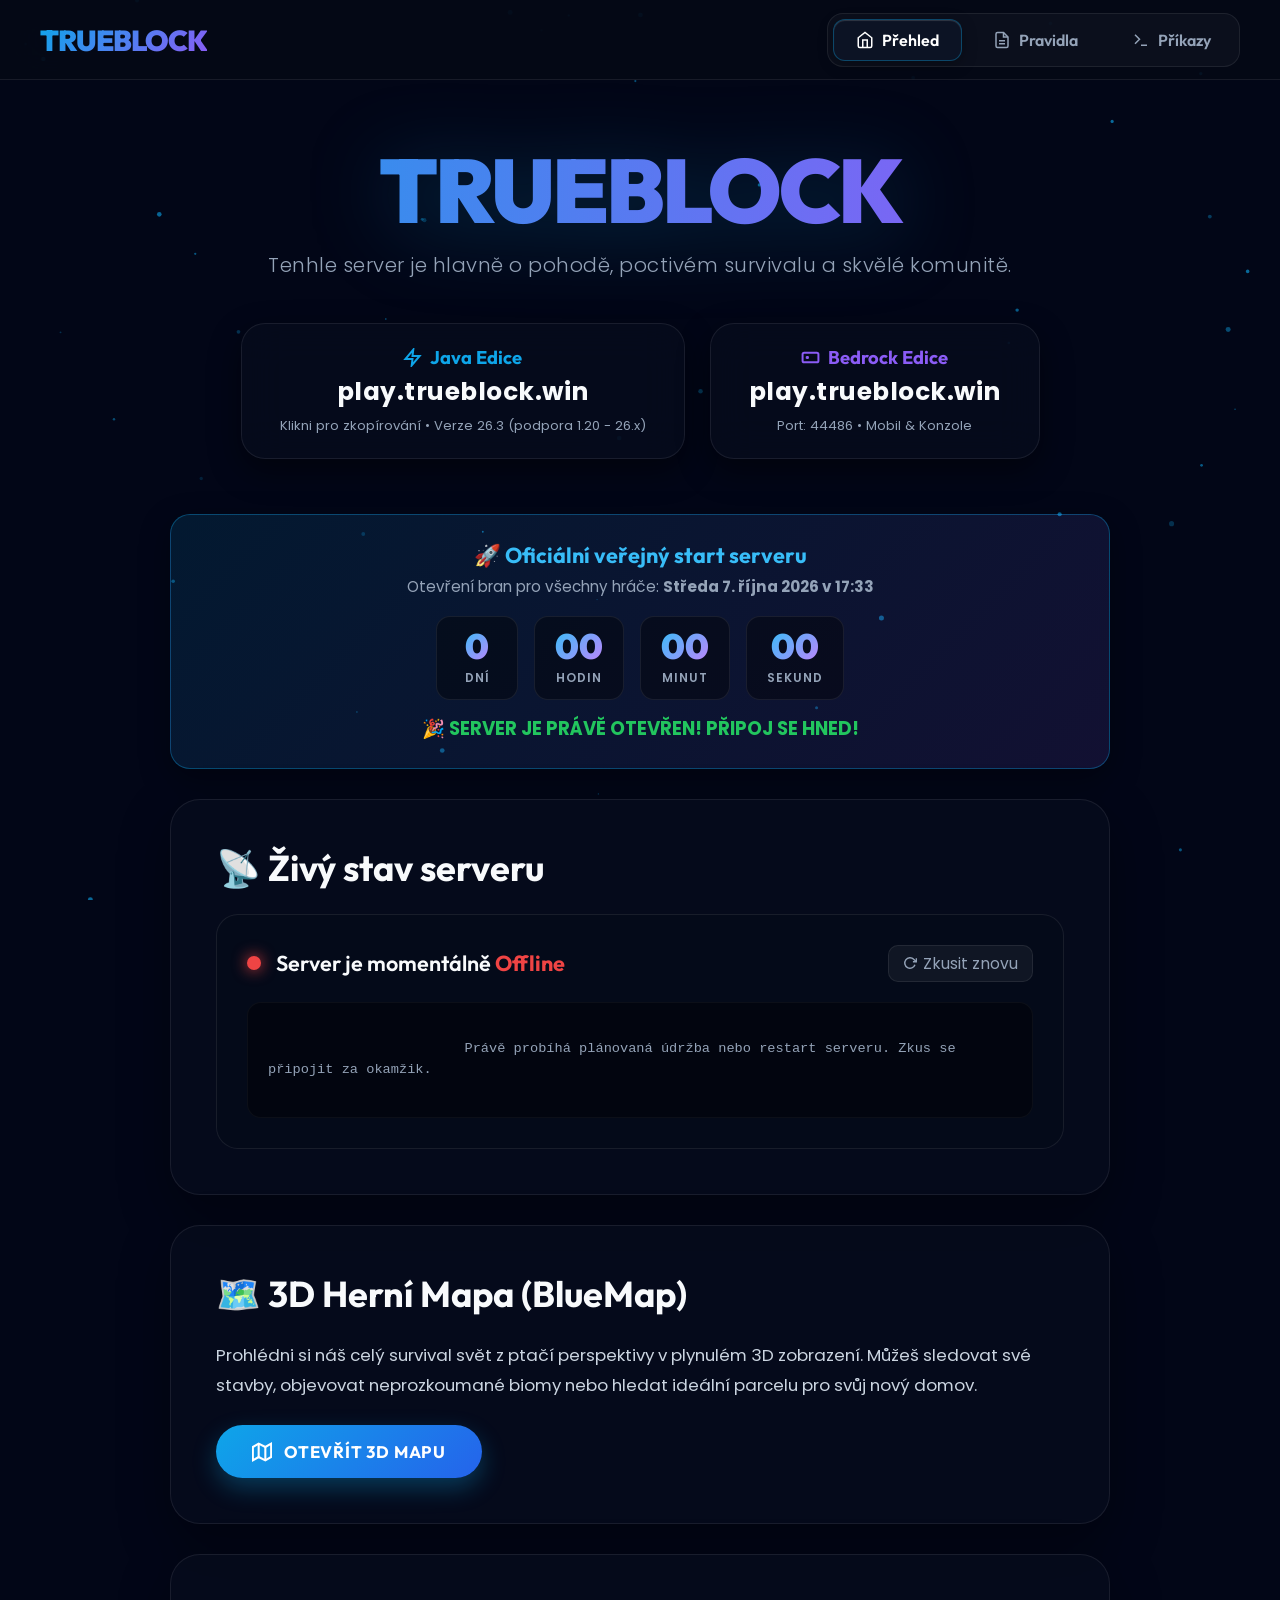
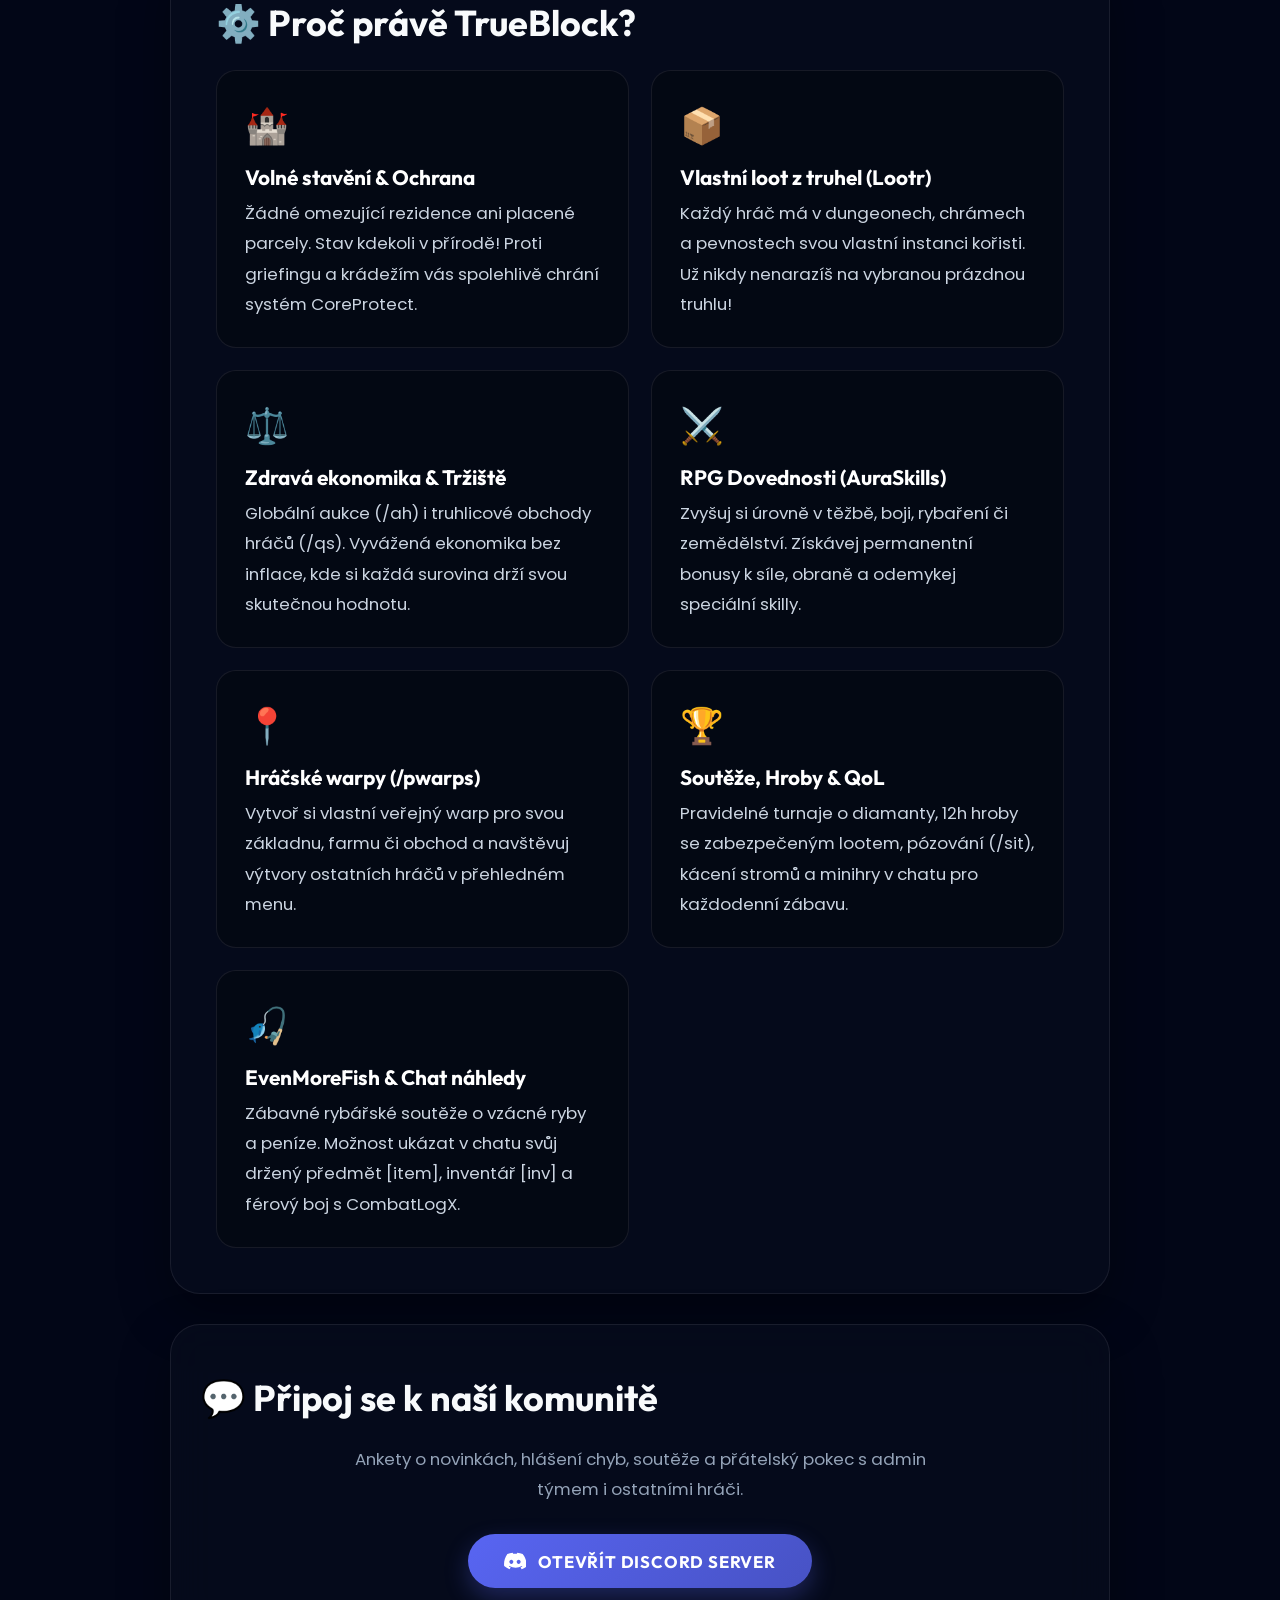
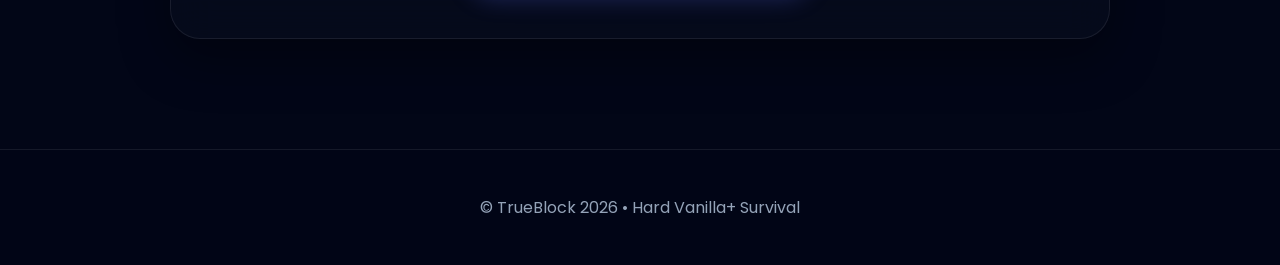
==== commit 218e6aff: "Add files via upload" ====
--- a/index.html
+++ b/index.html
@@ -339,9 +339,52 @@
         .status-header {
             display: flex;
             align-items: center;
-            gap: 15px;
+            justify-content: space-between;
             font-family: 'Outfit', sans-serif;
             font-size: 1.35em;
+            font-weight: 600;
+        }
+
+        .status-header-left {
+            display: flex;
+            align-items: center;
+            gap: 15px;
+        }
+
+        .btn-refresh-status {
+            background: rgba(255, 255, 255, 0.05);
+            border: 1px solid var(--border-glass);
+            color: var(--text-muted);
+            border-radius: 10px;
+            padding: 6px 14px;
+            font-size: 0.72em;
+            cursor: pointer;
+            display: inline-flex;
+            align-items: center;
+            gap: 6px;
+            transition: all 0.25s ease;
+            font-family: 'Poppins', sans-serif;
+        }
+        .btn-refresh-status:hover {
+            color: #fff;
+            background: rgba(14, 165, 233, 0.2);
+            border-color: var(--accent-blue);
+        }
+        .btn-refresh-status.spinning svg {
+            animation: spinRefresh 0.7s linear infinite;
+        }
+        @keyframes spinRefresh {
+            to { transform: rotate(360deg); }
+        }
+
+        .maintenance-badge {
+            display: inline-block;
+            background: rgba(245, 158, 11, 0.15);
+            border: 1px solid rgba(245, 158, 11, 0.35);
+            color: #fbbf24;
+            padding: 3px 10px;
+            border-radius: 8px;
+            font-size: 0.85em;
             font-weight: 600;
         }
 
@@ -837,7 +880,7 @@
                     Java Edice
                 </span>
                 <span class="ip-address">play.trueblock.win</span>
-                <div class="ip-hint">Klikni pro zkopírování • Verze 26.3</div>
+                <div class="ip-hint">Klikni pro zkopírování • Verze 26.3 (podpora 1.20 - 26.x)</div>
                 <div id="toast-java" class="copy-toast">Zkopírováno!</div>
             </div>
 
@@ -1568,29 +1611,51 @@
         }
 
         // --- 7. DYNAMICKÝ MC STATUS + AVATARY HRÁČŮ ---
-        async function fetchServerStatus() {
+        let isFetchingStatus = false;
+
+        async function fetchServerStatus(isManual = false) {
             const card = document.getElementById('status-card');
+            const btn = document.getElementById('btn-refresh-mc');
+            if (isFetchingStatus) return;
+            isFetchingStatus = true;
+
+            if (btn) btn.classList.add('spinning');
+
             try {
-                const res = await fetch("https://api.mcsrvstat.us/2/play.trueblock.win");
+                // Přidání časové značky pro obejití lokální cache prohlížeče
+                const cacheBuster = Date.now();
+                const res = await fetch(`https://api.mcsrvstat.us/3/play.trueblock.win?t=${cacheBuster}`);
                 const data = await res.json();
 
                 if (data.online) {
-                    const online = data.players.online || 0;
-                    const max = data.players.max || 0;
+                    const online = (data.players && data.players.online !== undefined) ? data.players.online : 0;
+                    const max = (data.players && data.players.max !== undefined) ? data.players.max : 40;
                     const percentage = max > 0 ? Math.round((online / max) * 100) : 0;
-                    const version = data.version || "26.3";
-                    const motdHtml = (data.motd && data.motd.html && data.motd.html.length > 0)
-                        ? data.motd.html.join('<br>')
-                        : "Vítej na TrueBlock Survival!";
+                    const isMaint = (data.version && data.version.toLowerCase().includes("maintenance"));
+                    const version = isMaint ? "26.3 (Příprava startu)" : (data.version || "26.3");
+                    
+                    let motdHtml = "Vítej na TrueBlock Survival!";
+                    if (data.motd && data.motd.html && data.motd.html.length > 0) {
+                        motdHtml = data.motd.html.join('<br>');
+                    } else if (data.motd && data.motd.clean && data.motd.clean.length > 0) {
+                        motdHtml = data.motd.clean.join('<br>');
+                    }
 
                     let html = `
                         <div class="status-header">
-                            <div class="dot online"></div>
-                            <span>Server je <strong style="color:#22c55e;">Online</strong></span>
+                            <div class="status-header-left">
+                                <div class="dot online"></div>
+                                <span>Server je <strong style="color:#22c55e;">Online</strong></span>
+                                ${isMaint ? '<span class="maintenance-badge">🔒 Příprava / Whitelist</span>' : ''}
+                            </div>
+                            <button class="btn-refresh-status" id="btn-refresh-mc" onclick="fetchServerStatus(true)" title="Aktualizovat stav">
+                                <svg width="14" height="14" viewBox="0 0 24 24" fill="none" stroke="currentColor" stroke-width="2.5"><polyline points="23 4 23 10 17 10"/><path d="M20.49 15a9 9 0 1 1-2.12-9.36L23 10"/></svg>
+                                Obnovit
+                            </button>
                         </div>
                         <div>
-                            <div style="display:flex; justify-content:space-between; margin-bottom:8px; font-size:1em; color:var(--text-muted);">
-                                <span>Aktivní hráči: <strong style="color:#fff;">${online} / ${max}</strong></span>
+                            <div style="display:flex; justify-content:space-between; margin-bottom:8px; font-size:1em; color:var(--text-muted); flex-wrap:wrap; gap:6px;">
+                                <span>Hráči online: <strong style="color:#fff;">${online} / ${max}</strong></span>
                                 <span>Verze: <strong style="color:#fff;">${version}</strong></span>
                             </div>
                             <div class="player-bar-container">
@@ -1600,17 +1665,24 @@
                         <div class="motd-box">${motdHtml}</div>
                     `;
 
-                    if (data.players.list && data.players.list.length > 0) {
+                    if (data.players && data.players.list && data.players.list.length > 0) {
                         html += `
                             <div class="players-section-title">Hráči právě ve hře:</div>
                             <div class="players-grid">
                         `;
                         data.players.list.forEach(player => {
+                            const pName = (typeof player === 'object') ? player.name : player;
                             html += `
-                                <div class="player-head" data-name="${player}" style="background-image: url('https://minotar.net/avatar/${encodeURIComponent(player)}/40');"></div>
+                                <div class="player-head" data-name="${pName}" style="background-image: url('https://minotar.net/avatar/${encodeURIComponent(pName)}/40');"></div>
                             `;
                         });
                         html += `</div>`;
+                    } else if (online > 0) {
+                        html += `
+                            <div class="players-section-title" style="color: #94a3b8;">
+                                👥 Ve hře je právě <strong>${online} hráč(ů)</strong> (jména skryta v režimu přípravy).
+                            </div>
+                        `;
                     } else {
                         html += `
                             <div class="players-section-title" style="font-style: italic;">
@@ -1626,16 +1698,29 @@
             } catch (err) {
                 card.innerHTML = `
                     <div class="status-header">
-                        <div class="dot offline"></div>
-                        <span>Server je momentálně <strong style="color:#ef4444;">Offline</strong></span>
+                        <div class="status-header-left">
+                            <div class="dot offline"></div>
+                            <span>Server je momentálně <strong style="color:#ef4444;">Offline</strong></span>
+                        </div>
+                        <button class="btn-refresh-status" id="btn-refresh-mc" onclick="fetchServerStatus(true)" title="Zkusit znovu">
+                            <svg width="14" height="14" viewBox="0 0 24 24" fill="none" stroke="currentColor" stroke-width="2.5"><polyline points="23 4 23 10 17 10"/><path d="M20.49 15a9 9 0 1 1-2.12-9.36L23 10"/></svg>
+                            Zkusit znovu
+                        </button>
                     </div>
                     <div class="motd-box" style="color: var(--text-muted);">
                         Právě probíhá plánovaná údržba nebo restart serveru. Zkus se připojit za okamžik.
                     </div>
                 `;
+            } finally {
+                isFetchingStatus = false;
+                const newBtn = document.getElementById('btn-refresh-mc');
+                if (newBtn) newBtn.classList.remove('spinning');
             }
         }
+
+        // Prvotní načtení + automatické rychlé obnovování každých 25 sekund
         fetchServerStatus();
+        setInterval(() => fetchServerStatus(false), 25000);
 
         // --- 8. SCROLL OBSERVER REVEAL ---
         document.addEventListener("DOMContentLoaded", () => {
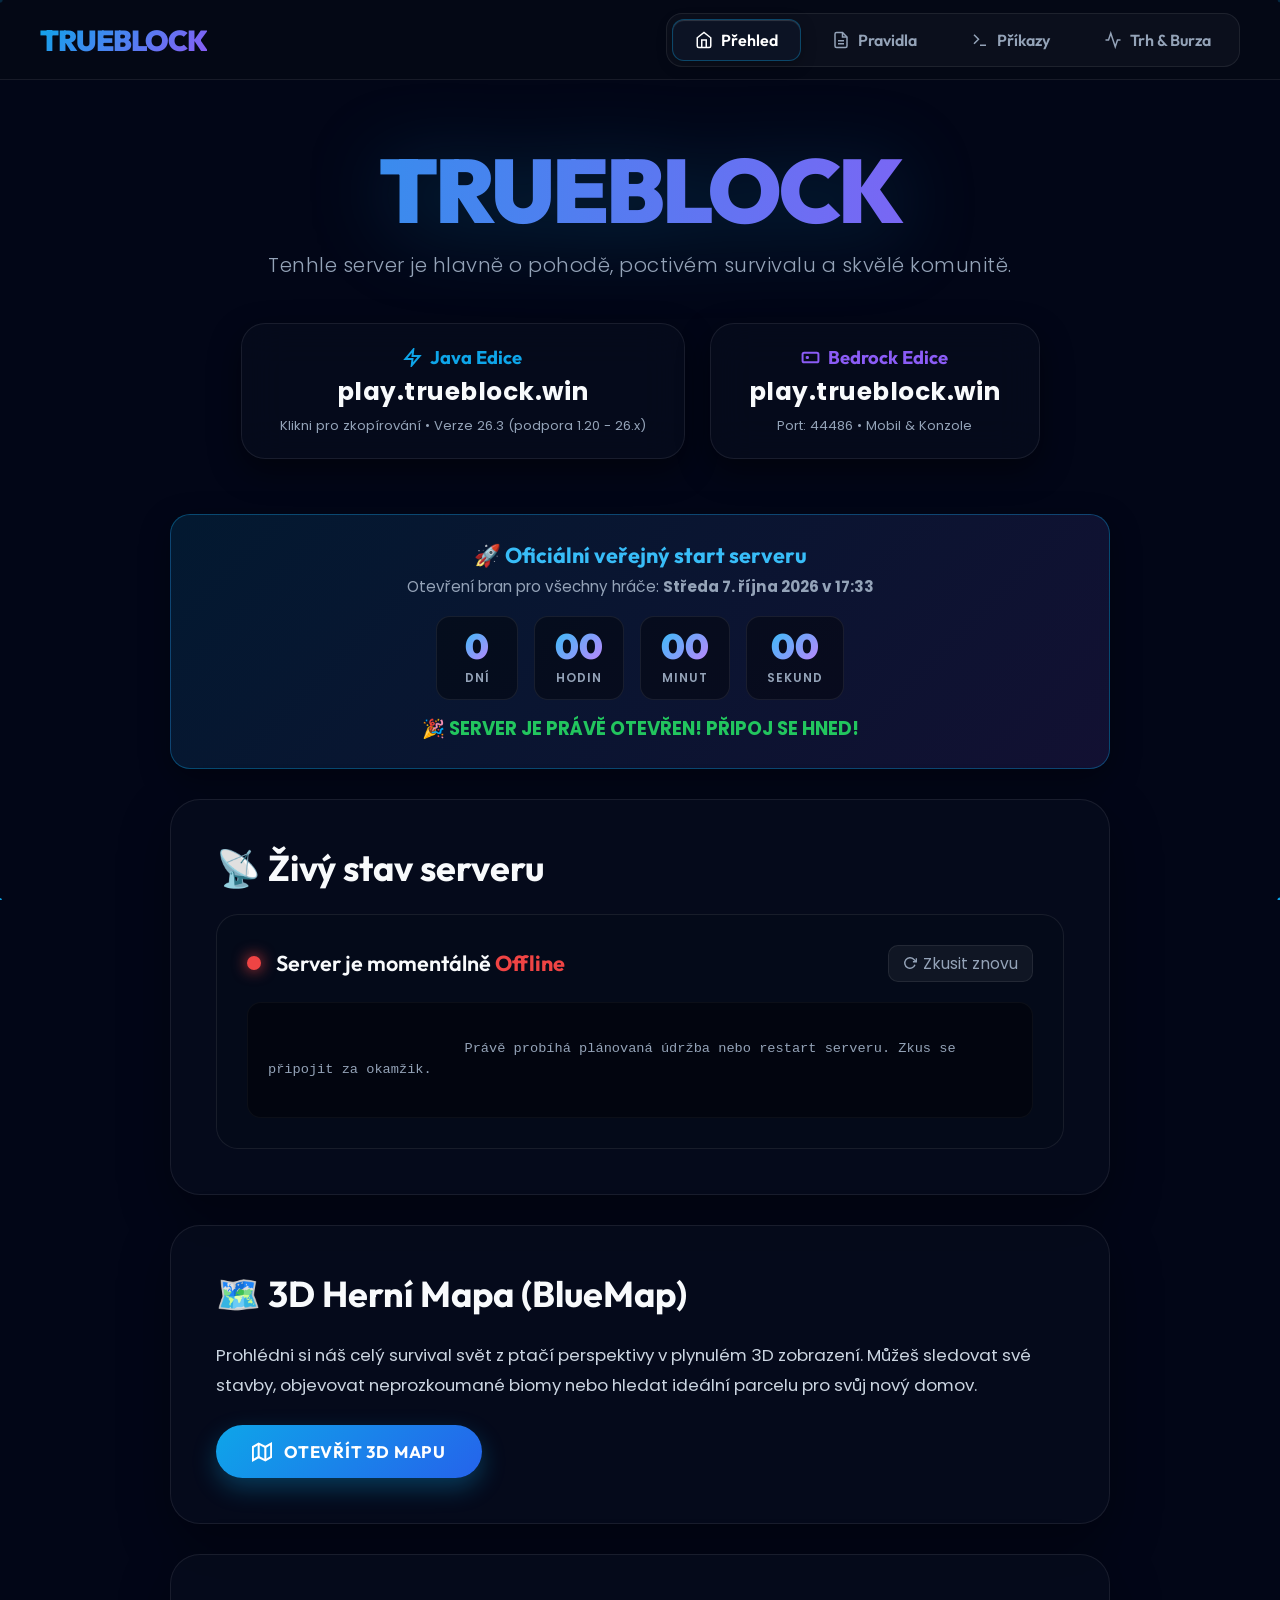
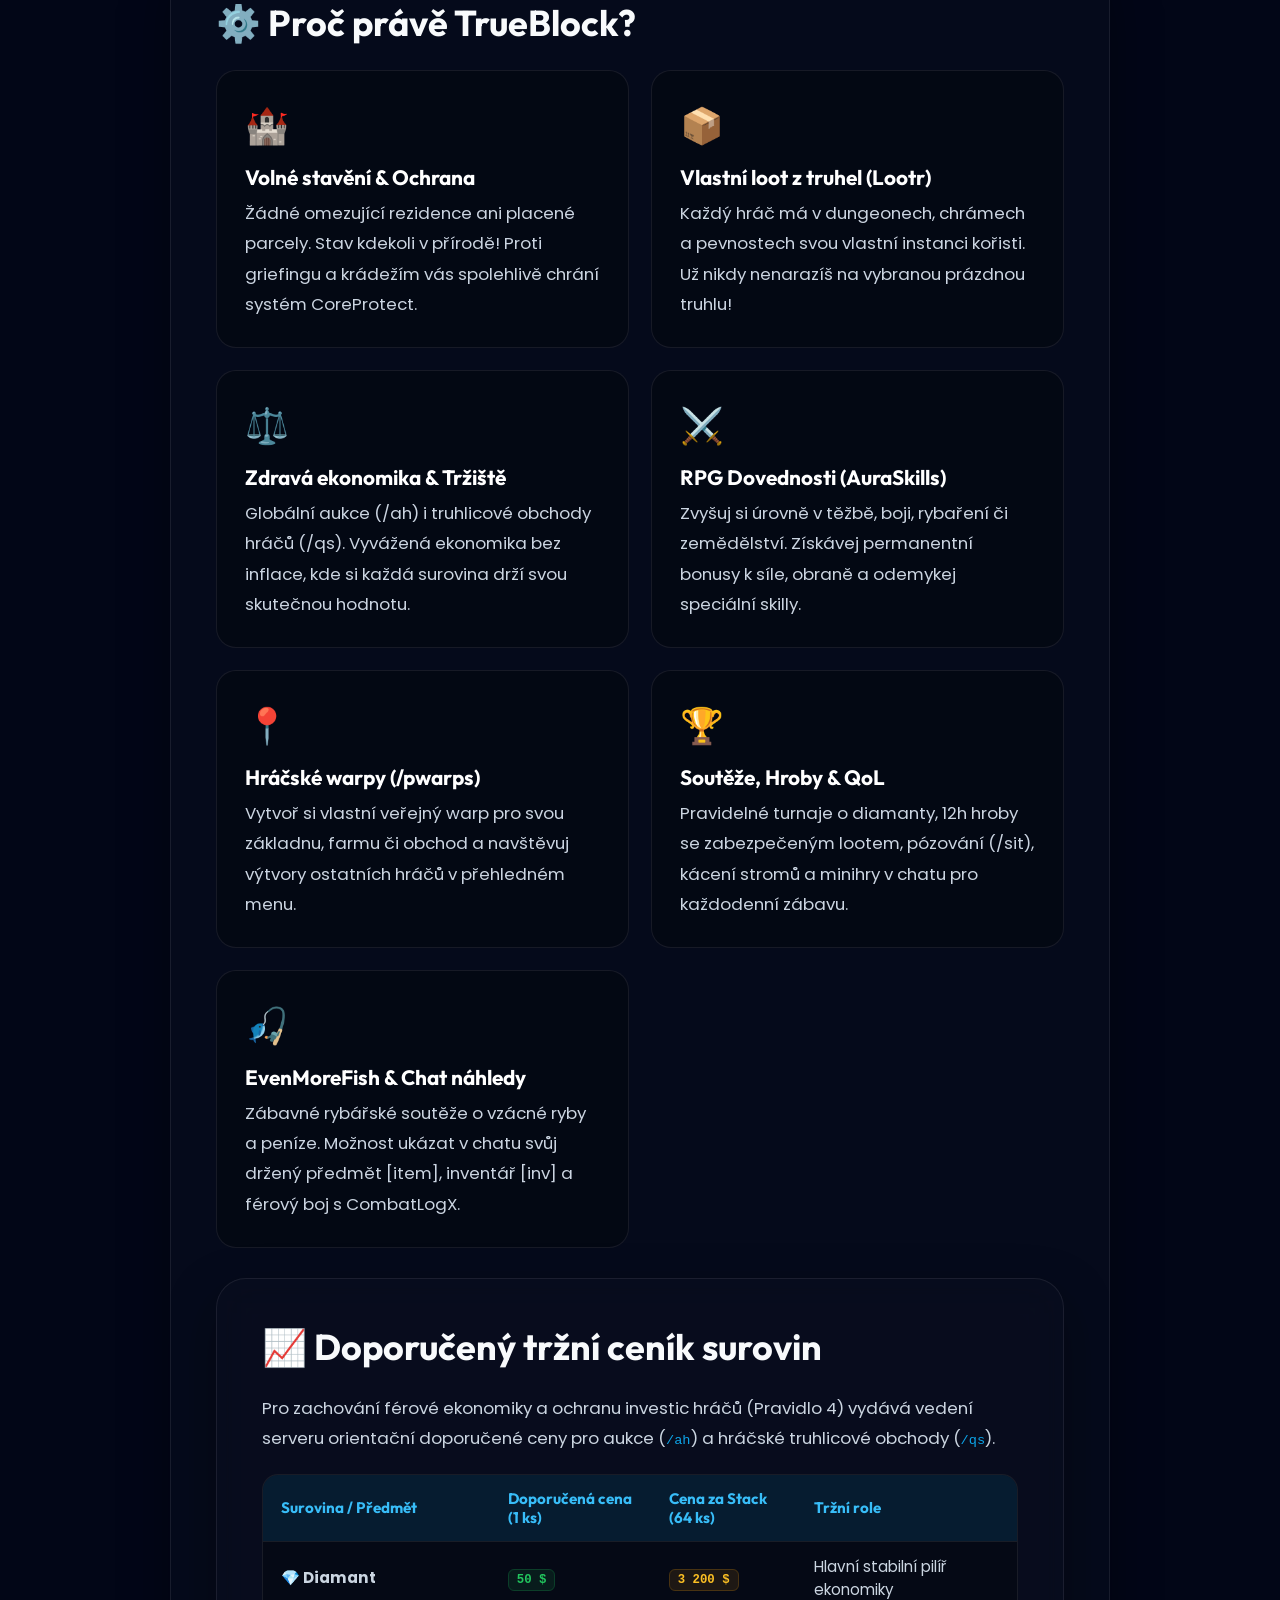
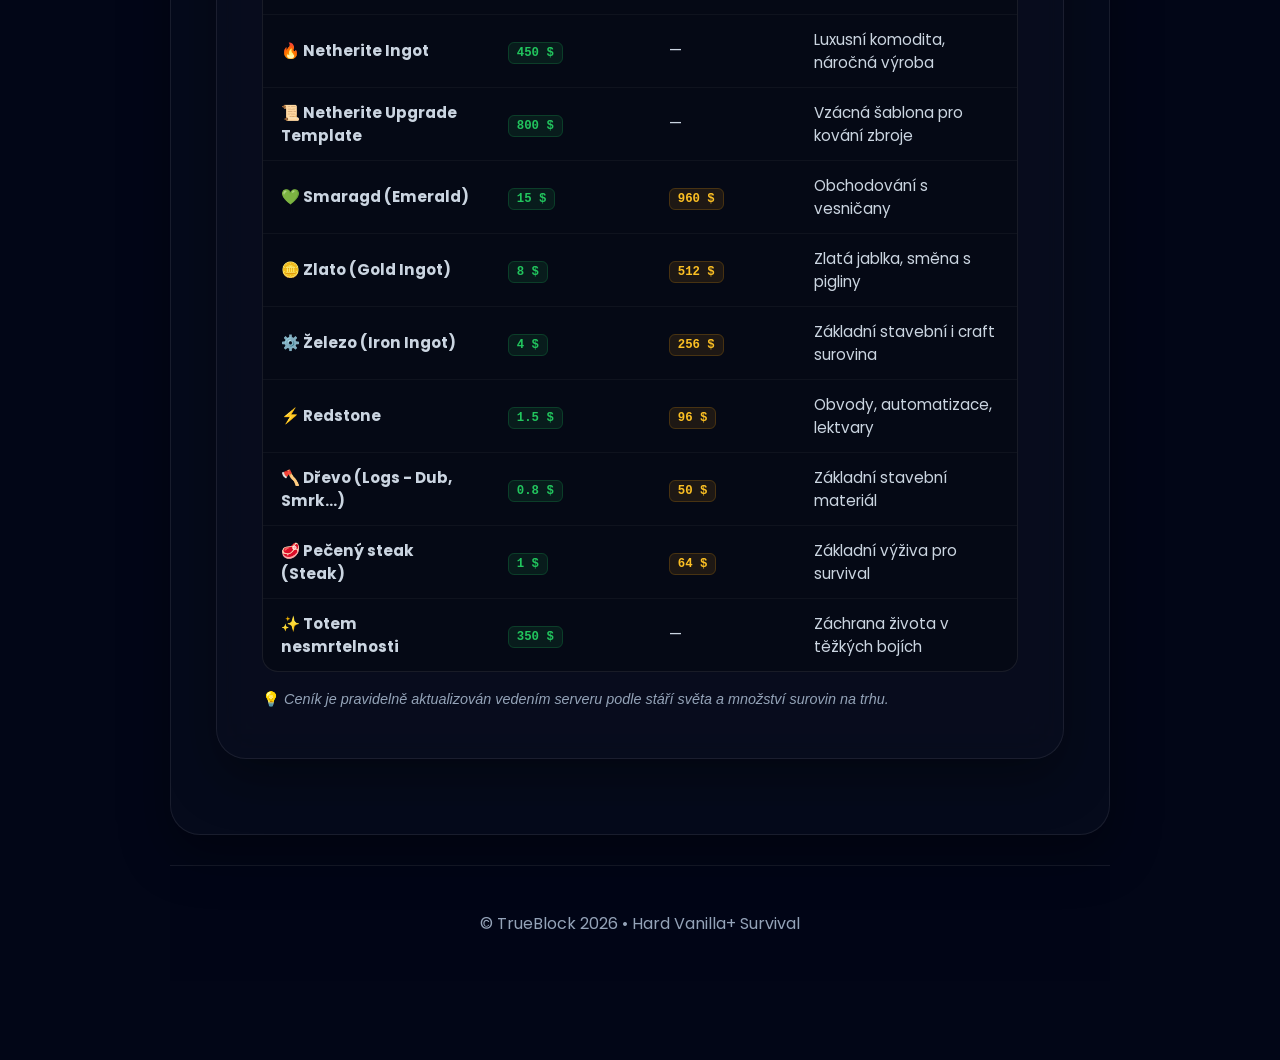
==== commit 5b66cdff: "Add files via upload" ====
--- a/index.html
+++ b/index.html
@@ -615,6 +615,168 @@
             color: var(--text-muted);
             margin-top: 5px;
             font-weight: 600;
+        }
+
+        /* Styly pro tržní ceník */
+        .price-table-wrapper {
+            overflow-x: auto;
+            border-radius: 16px;
+            border: 1px solid var(--border-glass);
+            background: rgba(0, 0, 0, 0.25);
+            margin-top: 15px;
+        }
+        .price-table {
+            width: 100%;
+            border-collapse: collapse;
+            text-align: left;
+            font-size: 0.95em;
+        }
+        .price-table th {
+            background: rgba(14, 165, 233, 0.12);
+            padding: 14px 18px;
+            color: #38bdf8;
+            font-family: 'Outfit', sans-serif;
+            font-weight: 700;
+            border-bottom: 1px solid var(--border-glass);
+        }
+        .price-table td {
+            padding: 13px 18px;
+            border-bottom: 1px solid rgba(255, 255, 255, 0.04);
+            color: #cbd5e1;
+        }
+        .price-table tr:last-child td {
+            border-bottom: none;
+        }
+        .price-table tr:hover td {
+            background: rgba(255, 255, 255, 0.02);
+        }
+        .price-tag {
+            font-family: monospace;
+            font-weight: 700;
+            color: #22c55e;
+            background: rgba(34, 197, 94, 0.1);
+            padding: 3px 8px;
+            border-radius: 6px;
+            border: 1px solid rgba(34, 197, 94, 0.2);
+            white-space: nowrap;
+        }
+        .price-tag-stack {
+            font-family: monospace;
+            font-weight: 600;
+            color: #fbbf24;
+            background: rgba(245, 158, 11, 0.1);
+            padding: 3px 8px;
+            border-radius: 6px;
+            border: 1px solid rgba(245, 158, 11, 0.2);
+            white-space: nowrap;
+        }
+
+        /* Styly pro Komoditní Burzu a Roční Období */
+        .season-card {
+            background: linear-gradient(135deg, rgba(234, 88, 12, 0.15), rgba(245, 158, 11, 0.1));
+            border: 1px solid rgba(245, 158, 11, 0.35);
+            border-radius: 20px;
+            padding: 24px;
+            margin-bottom: 25px;
+            display: flex;
+            align-items: center;
+            justify-content: space-between;
+            flex-wrap: wrap;
+            gap: 15px;
+        }
+        .season-info {
+            display: flex;
+            align-items: center;
+            gap: 16px;
+        }
+        .season-icon-badge {
+            font-size: 2.4em;
+            background: rgba(0, 0, 0, 0.3);
+            border-radius: 16px;
+            padding: 10px 14px;
+            border: 1px solid var(--border-glass);
+        }
+        .season-details h3 {
+            font-family: 'Outfit', sans-serif;
+            font-size: 1.3em;
+            color: #fff;
+            margin-bottom: 4px;
+        }
+        .season-details p {
+            font-size: 0.9em;
+            color: var(--text-muted);
+            margin: 0;
+        }
+        .season-selector {
+            display: flex;
+            gap: 8px;
+            background: rgba(0, 0, 0, 0.35);
+            padding: 5px;
+            border-radius: 12px;
+            border: 1px solid var(--border-glass);
+        }
+        .season-btn {
+            background: transparent;
+            border: 1px solid transparent;
+            color: var(--text-muted);
+            padding: 6px 12px;
+            border-radius: 8px;
+            cursor: pointer;
+            font-size: 0.82em;
+            font-weight: 600;
+            transition: all 0.2s ease;
+        }
+        .season-btn:hover {
+            color: #fff;
+        }
+        .season-btn.active {
+            background: var(--accent-blue);
+            color: #fff;
+        }
+        .market-controls {
+            display: flex;
+            justify-content: space-between;
+            align-items: center;
+            margin-bottom: 20px;
+            flex-wrap: wrap;
+            gap: 12px;
+        }
+        .trend-up {
+            color: #22c55e;
+            font-weight: 700;
+            font-size: 0.9em;
+        }
+        .trend-down {
+            color: #ef4444;
+            font-weight: 700;
+            font-size: 0.9em;
+        }
+        .trend-neutral {
+            color: #94a3b8;
+            font-weight: 600;
+            font-size: 0.9em;
+        }
+        .admin-market-panel {
+            background: rgba(0, 0, 0, 0.35);
+            border: 1px solid rgba(139, 92, 246, 0.3);
+            border-radius: 16px;
+            padding: 18px 22px;
+            margin-bottom: 20px;
+            display: none;
+            gap: 12px;
+            align-items: center;
+            flex-wrap: wrap;
+        }
+        .admin-market-panel.active {
+            display: flex;
+        }
+        .market-input {
+            background: rgba(0, 0, 0, 0.5);
+            border: 1px solid var(--border-glass);
+            border-radius: 8px;
+            color: #fff;
+            padding: 8px 12px;
+            font-size: 0.9em;
         }
 
         /* Vyhledávací pole */
@@ -864,6 +1026,10 @@
                 <svg width="18" height="18" viewBox="0 0 24 24" fill="none" stroke="currentColor" stroke-width="2"><polyline points="4 17 10 11 4 5"/><line x1="12" y1="19" x2="20" y2="19"/></svg>
                 Příkazy
             </button>
+            <button class="tab-btn" onclick="switchTab('tab-burza', this)">
+                <svg width="18" height="18" viewBox="0 0 24 24" fill="none" stroke="currentColor" stroke-width="2"><polyline points="22 12 18 12 15 21 9 3 6 12 2 12"/></svg>
+                Trh & Burza
+            </button>
         </div>
     </nav>
 
@@ -995,6 +1161,90 @@
                         <p>Zábavné rybářské soutěže o vzácné ryby a peníze. Možnost ukázat v chatu svůj držený předmět [item], inventář [inv] a férový boj s CombatLogX.</p>
                     </div>
                 </div>
+            <!-- Tržní ceník a ekonomika -->
+            <div class="section reveal">
+                <h2>📈 Doporučený tržní ceník surovin</h2>
+                <p style="margin-bottom: 20px;">
+                    Pro zachování férové ekonomiky a ochranu investic hráčů (Pravidlo 4) vydává vedení serveru orientační doporučené ceny pro aukce (<code style="color:var(--accent-blue);">/ah</code>) a hráčské truhlicové obchody (<code style="color:var(--accent-blue);">/qs</code>).
+                </p>
+
+                <div class="price-table-wrapper">
+                    <table class="price-table">
+                        <thead>
+                            <tr>
+                                <th>Surovina / Předmět</th>
+                                <th>Doporučená cena (1 ks)</th>
+                                <th>Cena za Stack (64 ks)</th>
+                                <th>Tržní role</th>
+                            </tr>
+                        </thead>
+                        <tbody>
+                            <tr>
+                                <td><strong>💎 Diamant</strong></td>
+                                <td><span class="price-tag">50 $</span></td>
+                                <td><span class="price-tag-stack">3 200 $</span></td>
+                                <td>Hlavní stabilní pilíř ekonomiky</td>
+                            </tr>
+                            <tr>
+                                <td><strong>🔥 Netherite Ingot</strong></td>
+                                <td><span class="price-tag">450 $</span></td>
+                                <td>—</td>
+                                <td>Luxusní komodita, náročná výroba</td>
+                            </tr>
+                            <tr>
+                                <td><strong>📜 Netherite Upgrade Template</strong></td>
+                                <td><span class="price-tag">800 $</span></td>
+                                <td>—</td>
+                                <td>Vzácná šablona pro kování zbroje</td>
+                            </tr>
+                            <tr>
+                                <td><strong>💚 Smaragd (Emerald)</strong></td>
+                                <td><span class="price-tag">15 $</span></td>
+                                <td><span class="price-tag-stack">960 $</span></td>
+                                <td>Obchodování s vesničany</td>
+                            </tr>
+                            <tr>
+                                <td><strong>🪙 Zlato (Gold Ingot)</strong></td>
+                                <td><span class="price-tag">8 $</span></td>
+                                <td><span class="price-tag-stack">512 $</span></td>
+                                <td>Zlatá jablka, směna s pigliny</td>
+                            </tr>
+                            <tr>
+                                <td><strong>⚙️ Železo (Iron Ingot)</strong></td>
+                                <td><span class="price-tag">4 $</span></td>
+                                <td><span class="price-tag-stack">256 $</span></td>
+                                <td>Základní stavební i craft surovina</td>
+                            </tr>
+                            <tr>
+                                <td><strong>⚡ Redstone</strong></td>
+                                <td><span class="price-tag">1.5 $</span></td>
+                                <td><span class="price-tag-stack">96 $</span></td>
+                                <td>Obvody, automatizace, lektvary</td>
+                            </tr>
+                            <tr>
+                                <td><strong>🪓 Dřevo (Logs - Dub, Smrk...)</strong></td>
+                                <td><span class="price-tag">0.8 $</span></td>
+                                <td><span class="price-tag-stack">50 $</span></td>
+                                <td>Základní stavební materiál</td>
+                            </tr>
+                            <tr>
+                                <td><strong>🥩 Pečený steak (Steak)</strong></td>
+                                <td><span class="price-tag">1 $</span></td>
+                                <td><span class="price-tag-stack">64 $</span></td>
+                                <td>Základní výživa pro survival</td>
+                            </tr>
+                            <tr>
+                                <td><strong>✨ Totem nesmrtelnosti</strong></td>
+                                <td><span class="price-tag">350 $</span></td>
+                                <td>—</td>
+                                <td>Záchrana života v těžkých bojích</td>
+                            </tr>
+                        </tbody>
+                    </table>
+                </div>
+                <p style="margin-top: 15px; font-size: 0.9em; color: var(--text-muted);">
+                    💡 <em>Ceník je pravidelně aktualizován vedením serveru podle stáří světa a množství surovin na trhu.</em>
+                </p>
             </div>
 
         </div>
@@ -1419,6 +1669,91 @@
                         <div class="cmd-click-tip">📋 Klikni pro zkopírování</div>
                     </div>
 
+                </div>
+            </div>
+        <!-- ================= TAB 4: TRH & BURZA ================= -->
+        <div id="tab-burza" class="tab-content">
+            <div class="section">
+                <h2>📊 Komoditní Burza TrueBlock</h2>
+                <p style="margin-bottom: 20px; color: var(--text-muted);">
+                    Živá burza surovin ovlivňovaná <strong>ročními obdobími</strong> a poptávkou na trhu. Ceny se dynamicky přizpůsobují potřebám serveru.
+                </p>
+
+                <!-- Karta aktuálního ročního období -->
+                <div class="season-card">
+                    <div class="season-info">
+                        <div class="season-icon-badge" id="currentSeasonIcon">🍂</div>
+                        <div class="season-details">
+                            <h3 id="currentSeasonName">Podzim (Období sklizně & přípravy)</h3>
+                            <p id="currentSeasonDesc">Vysoká poptávka po uhlí a dřevu na topení. Ceny plodin po sklizni klesají o 15 %.</p>
+                        </div>
+                    </div>
+                    <div>
+                        <div style="font-size: 0.8em; color: var(--text-muted); margin-bottom: 6px; text-align: right;">Simulace období:</div>
+                        <div class="season-selector">
+                            <button class="season-btn" onclick="setSeason('spring')">🌸 Jaro</button>
+                            <button class="season-btn" onclick="setSeason('summer')">☀️ Léto</button>
+                            <button class="season-btn active" onclick="setSeason('autumn')">🍂 Podzim</button>
+                            <button class="season-btn" onclick="setSeason('winter')">❄️ Zima</button>
+                        </div>
+                    </div>
+                </div>
+
+                <!-- Ovládací prvky burzy & Admin panel -->
+                <div class="market-controls">
+                    <div style="display: flex; gap: 10px; align-items: center; flex-wrap: wrap;">
+                        <input type="text" id="marketSearch" oninput="filterMarket()" placeholder="Hledat komoditu (např. diamant, uhlí, dřevo)..." class="market-input" style="width: 250px;">
+                        <span id="marketItemCount" style="font-size: 0.85em; color: var(--text-muted);">Zobrazeno 16 komodit</span>
+                        <span id="marketSyncBadge" style="font-size: 0.82em; padding: 4px 12px; border-radius: 20px; background: rgba(14, 165, 233, 0.15); color: #38bdf8; border: 1px solid rgba(14, 165, 233, 0.3); display: inline-flex; align-items: center; gap: 6px;">
+                            🔄 Ověřuji data serveru...
+                        </span>
+                    </div>
+                    <div style="display: flex; gap: 8px;">
+                        <button class="btn-refresh-status" onclick="fetchLiveMarketData(true)" title="Zkontrolovat aktualizaci ze serveru (market_data.json)">
+                            📡 Synchronizovat
+                        </button>
+                        <button class="btn-refresh-status" onclick="fluctuateMarket()" title="Simulovat náhodné tržní výkyvy">
+                            🎲 Tržní výkyv
+                        </button>
+                        <button class="btn-refresh-status" onclick="toggleAdminMarket()" style="border-color: rgba(139, 92, 246, 0.4); color: #c084fc;">
+                            ⚙️ Rychlá úprava cen
+                        </button>
+                    </div>
+                </div>
+
+                <!-- Admin panel pro rychlou ruční editaci -->
+                <div id="adminMarketPanel" class="admin-market-panel">
+                    <span style="font-weight: 700; color: #c084fc; font-size: 0.9em;">🛠️ Rychlá ruční úprava ceny:</span>
+                    <select id="adminItemSelect" class="market-input"></select>
+                    <input type="number" id="adminNewPrice" placeholder="Nová cena ($)" class="market-input" style="width: 130px;" step="0.1">
+                    <button class="btn-refresh-status" onclick="applyAdminPrice()" style="background: var(--accent-purple); color: #fff;">
+                        Uložit na burzu
+                    </button>
+                    <button class="btn-refresh-status" onclick="resetMarketDefaults()" style="color: #fb7185;">
+                        Obnovit výchozí
+                    </button>
+                </div>
+
+                <!-- Tabulka Burzy -->
+                <div class="price-table-wrapper">
+                    <table class="price-table">
+                        <thead>
+                            <tr>
+                                <th>Komodita & Suroviny</th>
+                                <th>Aktuální cena (1 ks)</th>
+                                <th>Cena za Stack (64 ks)</th>
+                                <th>Tržní trend</th>
+                                <th>Vliv ročního období</th>
+                            </tr>
+                        </thead>
+                        <tbody id="marketTableBody">
+                            <!-- Dynamicky vykresleno JavaScriptem -->
+                        </tbody>
+                    </table>
+                </div>
+
+                <div style="margin-top: 20px; padding: 18px; background: rgba(0,0,0,0.25); border-radius: 14px; border: 1px solid var(--border-glass); font-size: 0.88em; color: var(--text-muted);">
+                    📌 <strong>Pravidlo stability trhu:</strong> Tyto ceny slouží jako oficiální doporučený kurz. Výrazné podstřelování cen v aukcích (<code style="color:var(--accent-blue);">/ah</code>) pod výrobní náklady je posuzováno jako porušení Pravidla 4 (Chraň ekonomiku).
                 </div>
             </div>
         </div>
@@ -1775,6 +2110,264 @@
 
         setInterval(updateLaunchCountdown, 1000);
         updateLaunchCountdown();
+
+        // --- 10. KOMODITNÍ BURZA & ROČNÍ OBDOBÍ ---
+        const seasons = {
+            autumn: {
+                name: "Podzim (Období sklizně & přípravy)",
+                icon: "🍂",
+                desc: "Vysoká poptávka po uhlí a dřevu na topení. Ceny plodin po sklizni klesají o 15 %.",
+                multipliers: { "coal": 1.35, "logs": 1.25, "wheat": 0.85, "steak": 0.9, "ice": 0.8 }
+            },
+            winter: {
+                name: "Zima (Období mrazů & těžby)",
+                icon: "❄️",
+                desc: "Extrémní poptávka po ohni, jídle a palivu. Těžba v podzemí vzkvétá, diamanty a kovy mírně zlevňují.",
+                multipliers: { "coal": 1.6, "steak": 1.4, "logs": 1.3, "diamond": 0.9, "iron": 0.9 }
+            },
+            spring: {
+                name: "Jaro (Období obnovy & stavitelství)",
+                icon: "🌸",
+                desc: "Hráči začínají stavět velké projekty. Roste poptávka po kameni, cihlách, písku a sazenicích.",
+                multipliers: { "stone": 1.35, "logs": 1.2, "iron": 1.15, "coal": 0.85, "wheat": 1.2 }
+            },
+            summer: {
+                name: "Léto (Období obchodu & výprav)",
+                icon: "☀️",
+                desc: "Čas na nebezpečné expedice, dobývání Netheru a Endu. Enormní zájem o totemy, lektvary a brnění.",
+                multipliers: { "totem": 1.3, "blaze_rod": 1.25, "netherite": 1.15, "steak": 1.1, "stone": 0.9 }
+            }
+        };
+
+        let currentSeason = 'autumn';
+
+        // Výchozí komodity burzy
+        const defaultMarketItems = [
+            { id: "diamond", name: "💎 Diamant", base: 50, price: 50, trend: "up", note: "Stabilní pilíř měny" },
+            { id: "netherite", name: "🔥 Netherite Ingot", base: 450, price: 450, trend: "neutral", note: "Luxusní komodita" },
+            { id: "template", name: "📜 Netherite Šablona", base: 800, price: 800, trend: "up", note: "Kování výbavy" },
+            { id: "emerald", name: "💚 Smaragd", base: 15, price: 15, trend: "neutral", note: "Obchod s vesničany" },
+            { id: "gold", name: "🪙 Zlatý Ingot", base: 8, price: 8, trend: "down", note: "Zlatá jablka, piglini" },
+            { id: "iron", name: "⚙️ Železný Ingot", base: 4, price: 4, trend: "neutral", note: "Základní kov na stavbu" },
+            { id: "copper", name: "🟫 Měděný Ingot", base: 1, price: 1, trend: "down", note: "Dekorativní stavební kov" },
+            { id: "coal", name: "🌑 Uhlí", base: 1.5, price: 2.0, trend: "up", note: "Sezónní palivo" },
+            { id: "redstone", name: "⚡ Redstone", base: 1.5, price: 1.5, trend: "neutral", note: "Technika a obvody" },
+            { id: "logs", name: "🪓 Surové Dřevo (Logs)", base: 0.8, price: 1.0, trend: "up", note: "Základní dřevo" },
+            { id: "stone", name: "🪨 Hladký Kámen", base: 0.5, price: 0.5, trend: "neutral", note: "Stavební bloky" },
+            { id: "steak", name: "🥩 Pečený Steak", base: 1.0, price: 0.9, trend: "down", note: "Výživa a regenerace" },
+            { id: "wheat", name: "🌾 Pšenice", base: 0.5, price: 0.4, trend: "down", note: "Podzimní nadúroda" },
+            { id: "totem", name: "✨ Totem Nesmrtelnosti", base: 350, price: 350, trend: "up", note: "Záchrana před smrtí" },
+            { id: "blaze_rod", name: "🔥 Blaze Rod", base: 15, price: 15, trend: "neutral", note: "Lektvary a Ender oči" },
+            { id: "shulker", name: "📦 Shulker Box", base: 280, price: 280, trend: "up", note: "Přenášení beden" }
+        ];
+
+        let marketItems = JSON.parse(localStorage.getItem('tb_market_items')) || JSON.parse(JSON.stringify(defaultMarketItems));
+
+        function saveMarket() {
+            localStorage.setItem('tb_market_items', JSON.stringify(marketItems));
+        }
+
+        function setSeason(seasonKey, recalc = true) {
+            if (!seasons[seasonKey]) return;
+            currentSeason = seasonKey;
+            const s = seasons[seasonKey];
+
+            const iconEl = document.getElementById('currentSeasonIcon');
+            const nameEl = document.getElementById('currentSeasonName');
+            const descEl = document.getElementById('currentSeasonDesc');
+
+            if (iconEl) iconEl.innerText = s.icon;
+            if (nameEl) nameEl.innerText = s.name;
+            if (descEl) descEl.innerText = s.desc;
+
+            document.querySelectorAll('.season-btn').forEach(btn => btn.classList.remove('active'));
+            const activeBtn = Array.from(document.querySelectorAll('.season-btn')).find(b => b.innerText.includes(s.icon));
+            if (activeBtn) activeBtn.classList.add('active');
+
+            if (recalc) {
+                // Přepočítání cen podle ročního období
+                marketItems.forEach(item => {
+                    const mult = s.multipliers[item.id] || 1.0;
+                    const oldPrice = item.price;
+                    item.price = Math.round((item.base * mult) * 10) / 10;
+                    if (item.price > oldPrice) item.trend = "up";
+                    else if (item.price < oldPrice) item.trend = "down";
+                    else item.trend = "neutral";
+                });
+                saveMarket();
+            }
+            renderMarket();
+        }
+
+        function renderMarket() {
+            const tbody = document.getElementById('marketTableBody');
+            const select = document.getElementById('adminItemSelect');
+            const query = (document.getElementById('marketSearch')?.value || '').toLowerCase().trim();
+            if (!tbody) return;
+
+            tbody.innerHTML = '';
+            if (select) select.innerHTML = '';
+
+            let count = 0;
+            marketItems.forEach(item => {
+                if (select) {
+                    const opt = document.createElement('option');
+                    opt.value = item.id;
+                    opt.innerText = `${item.name} (teď ${item.price} $)`;
+                    select.appendChild(opt);
+                }
+
+                if (query && !item.name.toLowerCase().includes(query) && !item.note.toLowerCase().includes(query)) {
+                    return;
+                }
+                count++;
+
+                const stackPrice = (Math.round(item.price * 64 * 10) / 10).toLocaleString('cs-CZ');
+                let trendHtml = `<span class="trend-neutral">● Stabilní</span>`;
+                if (item.trend === 'up') trendHtml = `<span class="trend-up">▲ Rostoucí (+${Math.round(Math.random()*6+2)}%)</span>`;
+                if (item.trend === 'down') trendHtml = `<span class="trend-down">▼ Klesající (-${Math.round(Math.random()*6+2)}%)</span>`;
+
+                const mult = seasons[currentSeason].multipliers[item.id];
+                let seasonImpact = `<span style="color:var(--text-muted);">Běžný vliv</span>`;
+                if (mult > 1.0) seasonImpact = `<span style="color:#22c55e; font-weight:600;">🔥 Zvýšená poptávka (${Math.round((mult-1)*100)}%)</span>`;
+                if (mult < 1.0) seasonImpact = `<span style="color:#fb7185; font-weight:600;">🌾 Sezónní nadbytek (${Math.round((1-mult)*100)}%)</span>`;
+
+                let minedHtml = '';
+                if (item.mined_total !== undefined) {
+                    minedHtml = `<br><small style="color: #38bdf8; font-weight: 500;">⛏️ Na serveru: <strong>${item.mined_total.toLocaleString('cs-CZ')}</strong> ks</small>`;
+                }
+
+                const tr = document.createElement('tr');
+                tr.innerHTML = `
+                    <td>
+                        <strong>${item.name}</strong><br>
+                        <small style="color:var(--text-muted);">${item.note}</small>
+                        ${minedHtml}
+                    </td>
+                    <td><span class="price-tag">${item.price.toLocaleString('cs-CZ')} $</span></td>
+                    <td><span class="price-tag-stack">${stackPrice} $</span></td>
+                    <td>${trendHtml}</td>
+                    <td>${seasonImpact}</td>
+                `;
+                tbody.appendChild(tr);
+            });
+
+            const countEl = document.getElementById('marketItemCount');
+            if (countEl) countEl.innerText = `Zobrazeno ${count} z ${marketItems.length} komodit`;
+        }
+
+        function filterMarket() {
+            renderMarket();
+        }
+
+        function fluctuateMarket() {
+            marketItems.forEach(item => {
+                const change = (Math.random() - 0.5) * 0.12; // +- 6%
+                item.price = Math.max(0.1, Math.round((item.price * (1 + change)) * 10) / 10);
+                item.trend = change >= 0 ? "up" : "down";
+            });
+            saveMarket();
+            renderMarket();
+        }
+
+        function toggleAdminMarket() {
+            const panel = document.getElementById('adminMarketPanel');
+            if (panel) panel.classList.toggle('active');
+        }
+
+        function applyAdminPrice() {
+            const id = document.getElementById('adminItemSelect').value;
+            const newPrice = parseFloat(document.getElementById('adminNewPrice').value);
+            if (isNaN(newPrice) || newPrice <= 0) {
+                alert("Zadej platnou číselnou cenu větší než 0.");
+                return;
+            }
+            const it = marketItems.find(x => x.id === id);
+            if (it) {
+                it.trend = newPrice > it.price ? "up" : "down";
+                it.price = newPrice;
+                it.base = newPrice;
+                saveMarket();
+                renderMarket();
+                document.getElementById('adminNewPrice').value = '';
+                alert(`Cena komodity ${it.name} byla úspěšně upravena na ${newPrice} $!`);
+            }
+        }
+
+        function resetMarketDefaults() {
+            if (confirm("Opravdu chceš obnovit výchozí ceník burzy?")) {
+                marketItems = JSON.parse(JSON.stringify(defaultMarketItems));
+                saveMarket();
+                renderMarket();
+            }
+        }
+
+        // --- 11. ŽIVÁ SYNCHRONIZACE SE SERVEREM (market_data.json) ---
+        async function fetchLiveMarketData(manual = false) {
+            const badge = document.getElementById('marketSyncBadge');
+            if (badge && manual) badge.innerHTML = '🔄 Stahuji data...';
+
+            try {
+                let res;
+                try {
+                    res = await fetch('/api/market?t=' + Date.now());
+                    if (!res.ok) throw new Error("API fallback");
+                } catch {
+                    res = await fetch('market_data.json?t=' + Date.now());
+                }
+                if (!res.ok) throw new Error("HTTP " + res.status);
+                const data = await res.json();
+
+                if (data && data.items) {
+                    // Synchronizace ročního období ze serveru
+                    if (data.season && seasons[data.season] && data.season !== currentSeason) {
+                        setSeason(data.season, false);
+                    }
+
+                    // Synchronizace jednotlivých surovin a vytěžených počtů
+                    data.items.forEach(serverItem => {
+                        const local = marketItems.find(x => x.id === serverItem.id);
+                        if (local) {
+                            if (serverItem.price !== undefined) local.price = serverItem.price;
+                            if (serverItem.base !== undefined) local.base = serverItem.base;
+                            if (serverItem.trend !== undefined) local.trend = serverItem.trend;
+                            if (serverItem.mined_total !== undefined) local.mined_total = serverItem.mined_total;
+                            if (serverItem.note !== undefined) local.note = serverItem.note;
+                        } else {
+                            marketItems.push(serverItem);
+                        }
+                    });
+
+                    saveMarket();
+                    renderMarket();
+
+                    if (badge) {
+                        badge.style.background = 'rgba(34, 197, 94, 0.15)';
+                        badge.style.color = '#4ade80';
+                        badge.style.borderColor = 'rgba(34, 197, 94, 0.3)';
+                        const dateStr = data.updated_at ? new Date(data.updated_at).toLocaleTimeString('cs-CZ', {hour: '2-digit', minute:'2-digit'}) : 'právě teď';
+                        badge.innerHTML = `🟢 Živá data ze serveru (${dateStr})`;
+                    }
+
+                    if (manual) alert("✅ Úspěšně synchronizováno s nejnovějšími daty ze serveru!");
+                    return;
+                }
+            } catch (e) {
+                if (badge) {
+                    badge.style.background = 'rgba(234, 179, 8, 0.15)';
+                    badge.style.color = '#facc15';
+                    badge.style.borderColor = 'rgba(234, 179, 8, 0.3)';
+                    badge.innerHTML = `🟡 Lokální data (připraveno na sync)`;
+                }
+                if (manual) alert("ℹ️ Soubor market_data.json nebyl na webu nalezen nebo ještě nebyl vygenerován serverem. Burza používá uložená lokální data.");
+            }
+        }
+
+        // Spuštění burzy
+        renderMarket();
+        fetchLiveMarketData(false);
+        // Automatická periodická kontrola burzy každé 3 minuty
+        setInterval(() => fetchLiveMarketData(false), 180000);
     </script>
 </body>
 </html>
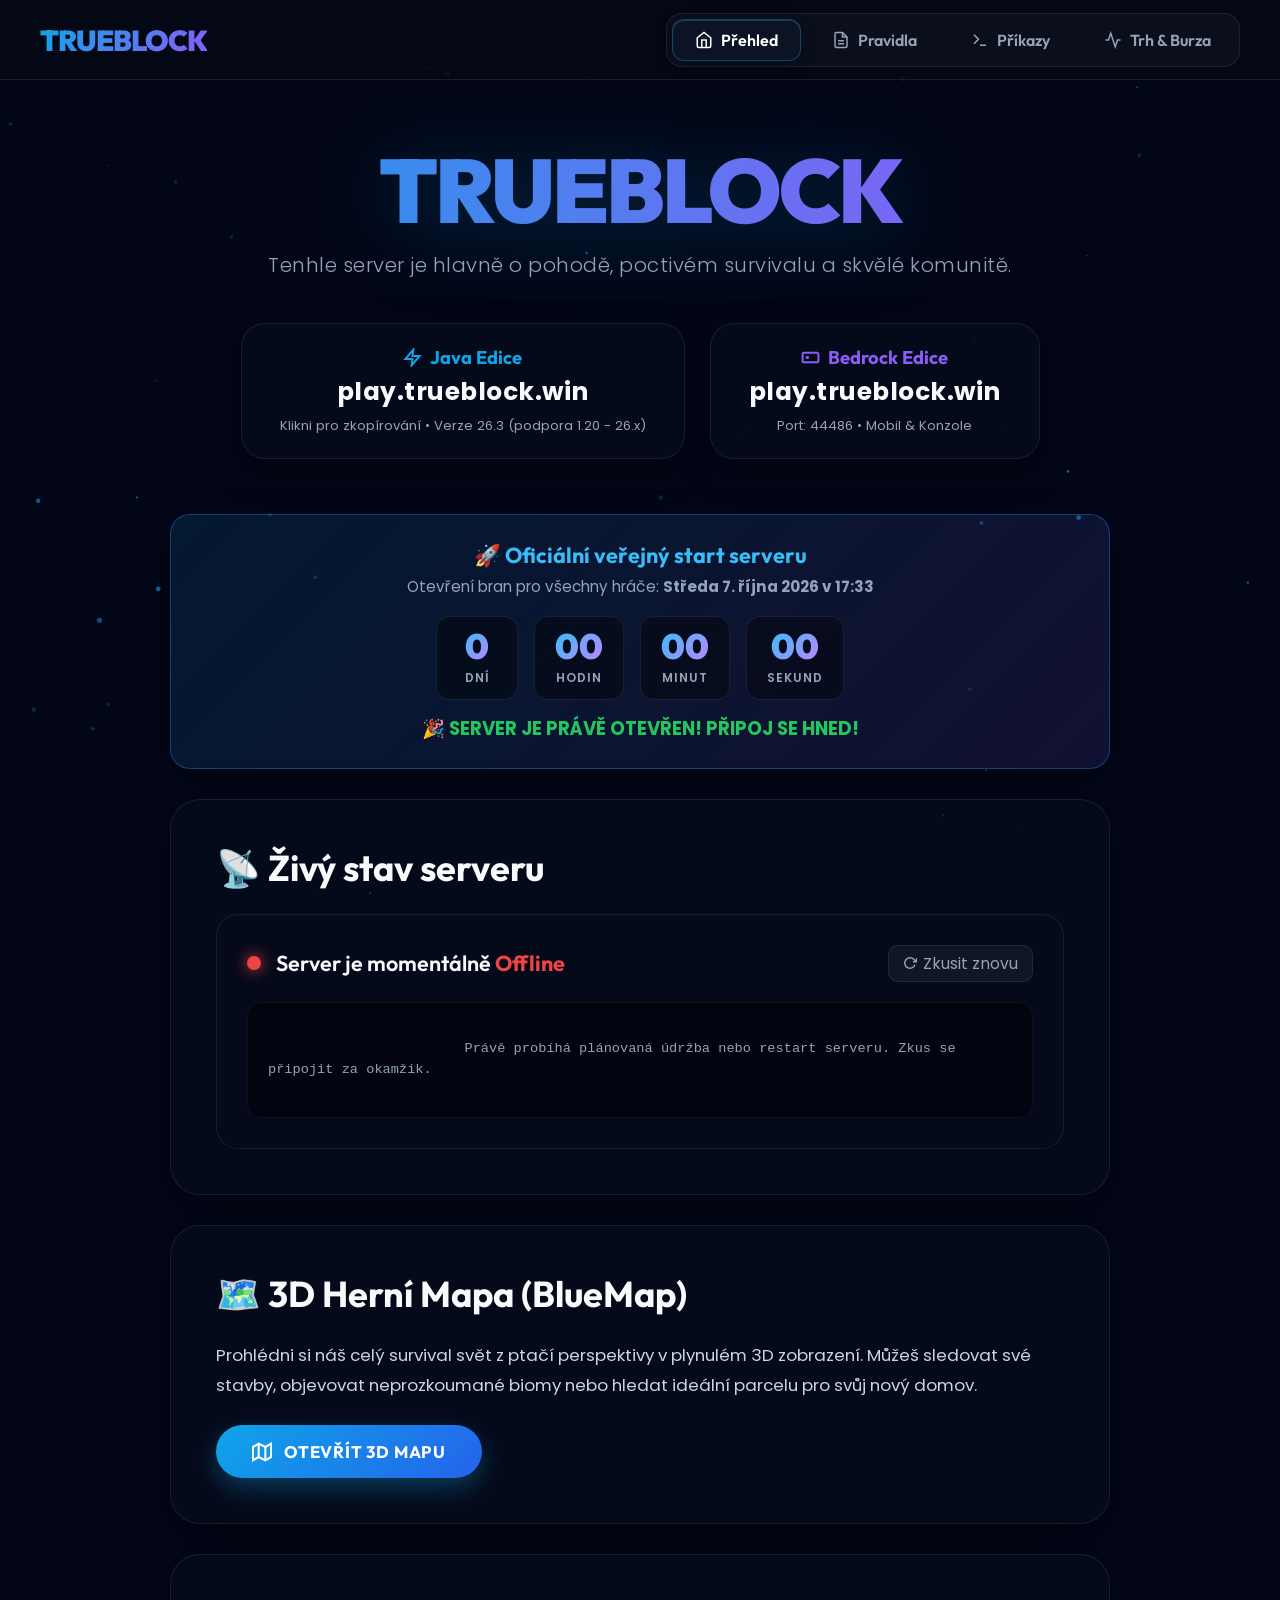
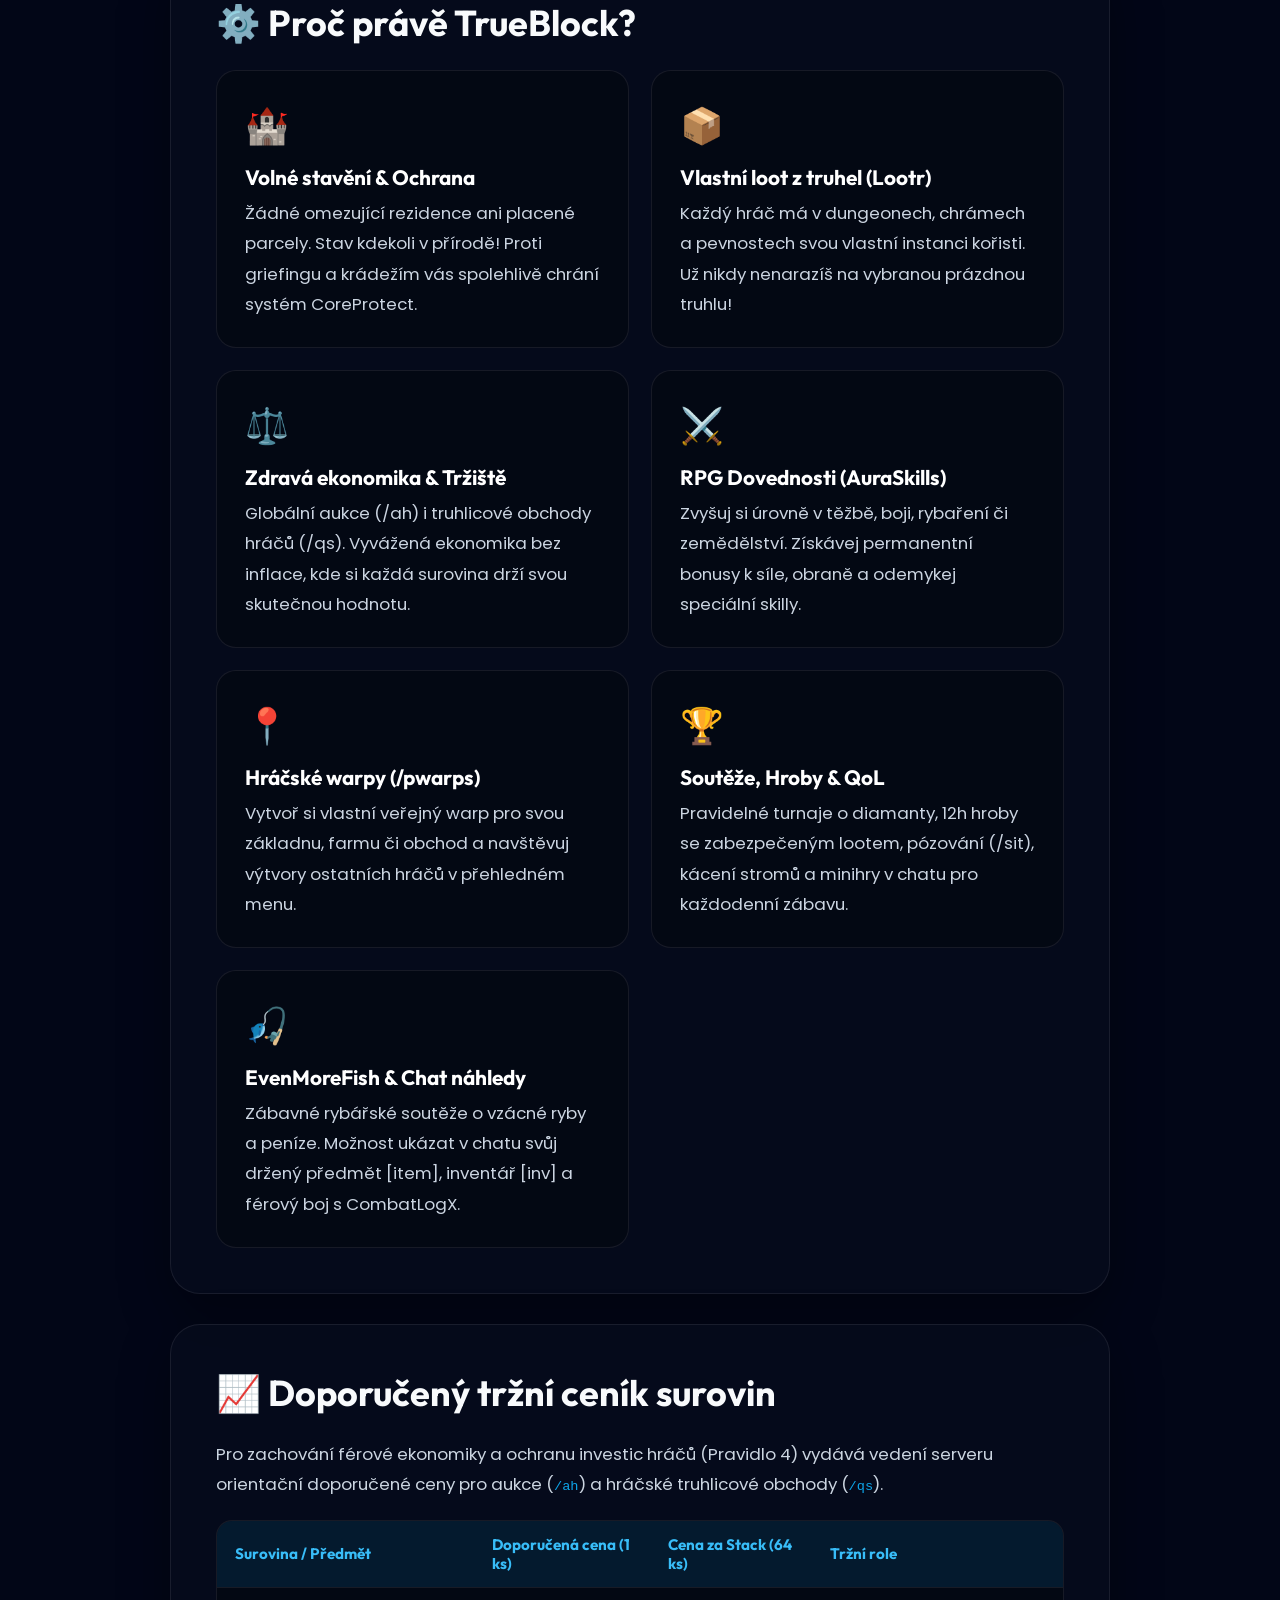
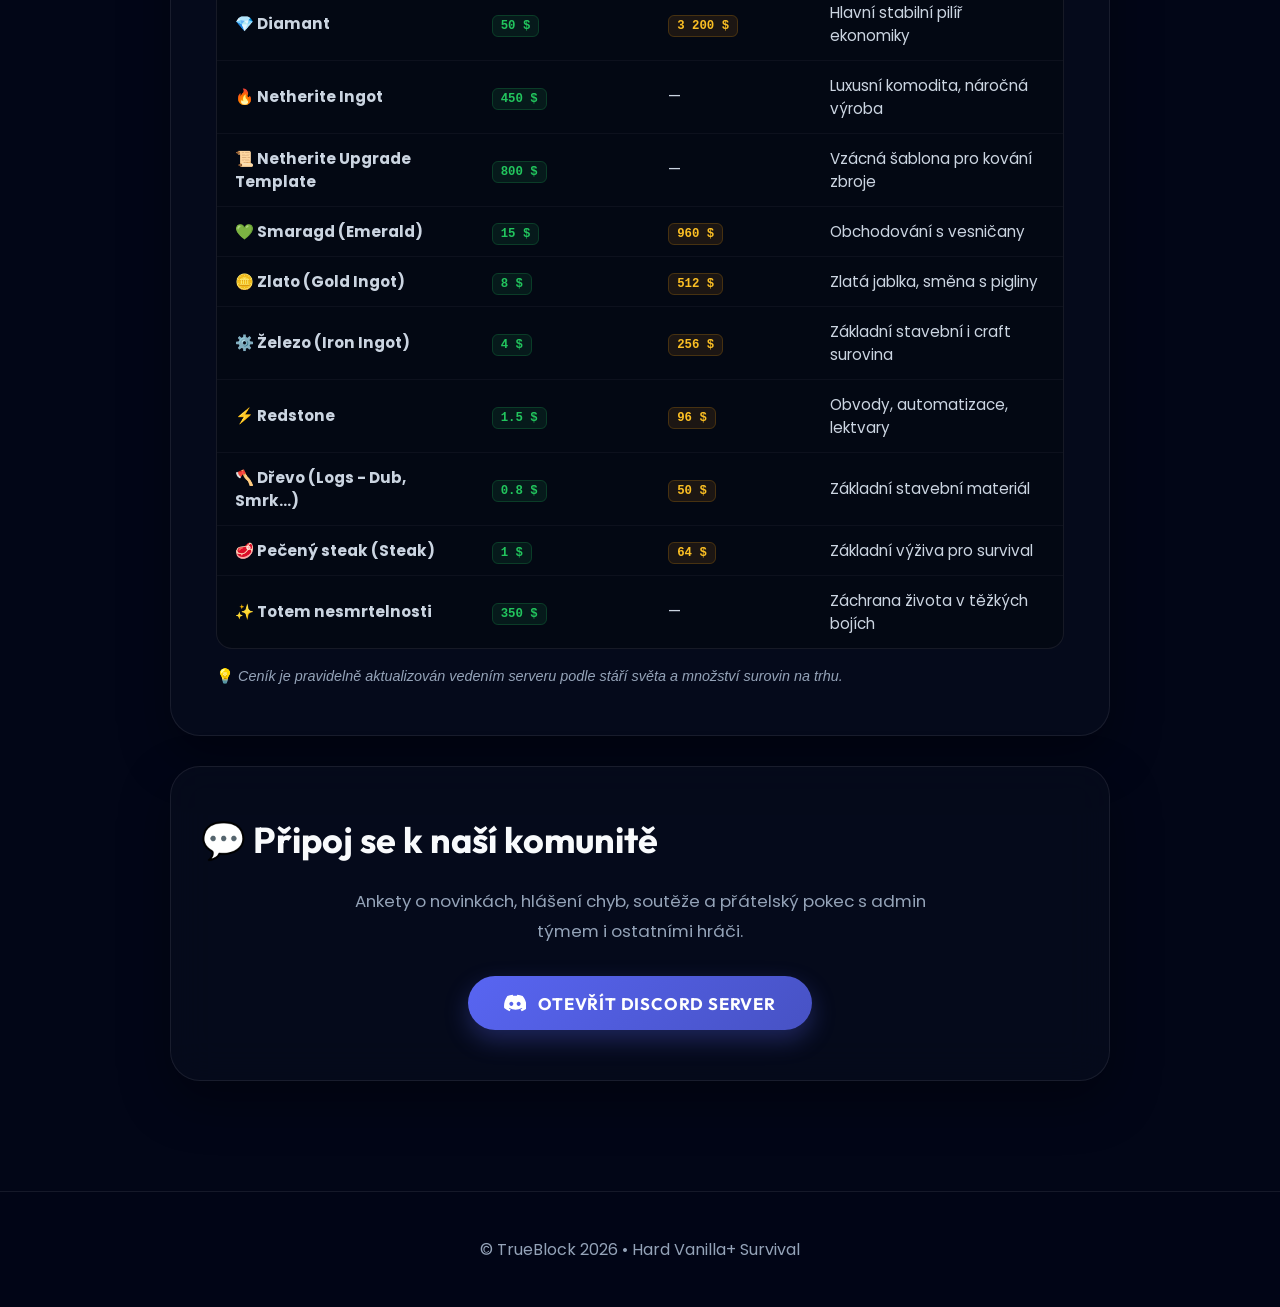
==== commit 70012297: "Add files via upload" ====
--- a/index.html
+++ b/index.html
@@ -1161,6 +1161,8 @@
                         <p>Zábavné rybářské soutěže o vzácné ryby a peníze. Možnost ukázat v chatu svůj držený předmět [item], inventář [inv] a férový boj s CombatLogX.</p>
                     </div>
                 </div>
+            </div>
+
             <!-- Tržní ceník a ekonomika -->
             <div class="section reveal">
                 <h2>📈 Doporučený tržní ceník surovin</h2>
@@ -1671,6 +1673,8 @@
 
                 </div>
             </div>
+        </div>
+
         <!-- ================= TAB 4: TRH & BURZA ================= -->
         <div id="tab-burza" class="tab-content">
             <div class="section">
@@ -1884,6 +1888,10 @@
             }
             if (triggerBtn) {
                 triggerBtn.classList.add('active');
+            }
+
+            if (tabId === 'tab-burza') {
+                renderMarket();
             }
 
             window.scrollTo({ top: 0, behavior: 'smooth' });
@@ -2141,30 +2149,30 @@
 
         let currentSeason = 'autumn';
 
-        // Výchozí komodity burzy
+        // Výchozí komodity burzy (Fáze 1 - Startovní hodnotná ekonomika)
         const defaultMarketItems = [
-            { id: "diamond", name: "💎 Diamant", base: 50, price: 50, trend: "up", note: "Stabilní pilíř měny" },
-            { id: "netherite", name: "🔥 Netherite Ingot", base: 450, price: 450, trend: "neutral", note: "Luxusní komodita" },
-            { id: "template", name: "📜 Netherite Šablona", base: 800, price: 800, trend: "up", note: "Kování výbavy" },
-            { id: "emerald", name: "💚 Smaragd", base: 15, price: 15, trend: "neutral", note: "Obchod s vesničany" },
-            { id: "gold", name: "🪙 Zlatý Ingot", base: 8, price: 8, trend: "down", note: "Zlatá jablka, piglini" },
-            { id: "iron", name: "⚙️ Železný Ingot", base: 4, price: 4, trend: "neutral", note: "Základní kov na stavbu" },
-            { id: "copper", name: "🟫 Měděný Ingot", base: 1, price: 1, trend: "down", note: "Dekorativní stavební kov" },
-            { id: "coal", name: "🌑 Uhlí", base: 1.5, price: 2.0, trend: "up", note: "Sezónní palivo" },
-            { id: "redstone", name: "⚡ Redstone", base: 1.5, price: 1.5, trend: "neutral", note: "Technika a obvody" },
-            { id: "logs", name: "🪓 Surové Dřevo (Logs)", base: 0.8, price: 1.0, trend: "up", note: "Základní dřevo" },
-            { id: "stone", name: "🪨 Hladký Kámen", base: 0.5, price: 0.5, trend: "neutral", note: "Stavební bloky" },
-            { id: "steak", name: "🥩 Pečený Steak", base: 1.0, price: 0.9, trend: "down", note: "Výživa a regenerace" },
-            { id: "wheat", name: "🌾 Pšenice", base: 0.5, price: 0.4, trend: "down", note: "Podzimní nadúroda" },
-            { id: "totem", name: "✨ Totem Nesmrtelnosti", base: 350, price: 350, trend: "up", note: "Záchrana před smrtí" },
-            { id: "blaze_rod", name: "🔥 Blaze Rod", base: 15, price: 15, trend: "neutral", note: "Lektvary a Ender oči" },
-            { id: "shulker", name: "📦 Shulker Box", base: 280, price: 280, trend: "up", note: "Přenášení beden" }
+            { id: "diamond", name: "💎 Diamant", base: 150, price: 150, trend: "up", note: "Stabilní pilíř měny" },
+            { id: "netherite", name: "🔥 Netherite Ingot", base: 1800, price: 1800, trend: "up", note: "Luxusní endgame komodita" },
+            { id: "template", name: "📜 Netherite Šablona", base: 3200, price: 3200, trend: "up", note: "Kování výbavy z Bastionu" },
+            { id: "emerald", name: "💚 Smaragd", base: 35, price: 35, trend: "neutral", note: "Obchod s vesničany" },
+            { id: "gold", name: "🪙 Zlatý Ingot", base: 20, price: 20, trend: "neutral", note: "Zlatá jablka a Piglini" },
+            { id: "iron", name: "⚙️ Železný Ingot", base: 10, price: 10, trend: "up", note: "Základní kov pro zbroj a stroje" },
+            { id: "copper", name: "🟫 Měděný Ingot", base: 2, price: 2, trend: "down", note: "Dekorativní stavební kov" },
+            { id: "coal", name: "🌑 Uhlí", base: 3.5, price: 4.7, trend: "up", note: "Sezónní palivo na topení a louče" },
+            { id: "redstone", name: "⚡ Redstone", base: 3.0, price: 3.0, trend: "neutral", note: "Technika a obvody" },
+            { id: "logs", name: "🪓 Surové Dřevo (Logs)", base: 2.5, price: 3.1, trend: "up", note: "Základní stavební dřevo" },
+            { id: "stone", name: "🪨 Hladký Kámen", base: 1.0, price: 1.0, trend: "neutral", note: "Základní stavební bloky" },
+            { id: "steak", name: "🥩 Pečený Steak", base: 2.5, price: 2.2, trend: "down", note: "Výživa a regenerace" },
+            { id: "wheat", name: "🌾 Pšenice", base: 1.0, price: 0.8, trend: "down", note: "Podzimní úroda pro dobytek" },
+            { id: "totem", name: "✨ Totem Nesmrtelnosti", base: 1200, price: 1200, trend: "up", note: "Záchrana života v bojích" },
+            { id: "blaze_rod", name: "🔥 Blaze Rod", base: 45, price: 45, trend: "up", note: "Lektvary a Ender oči" },
+            { id: "shulker", name: "📦 Shulker Box", base: 1500, price: 1500, trend: "up", note: "Přenášení beden z Endu" }
         ];
 
-        let marketItems = JSON.parse(localStorage.getItem('tb_market_items')) || JSON.parse(JSON.stringify(defaultMarketItems));
+        let marketItems = JSON.parse(localStorage.getItem('tb_market_items_v2')) || JSON.parse(JSON.stringify(defaultMarketItems));
 
         function saveMarket() {
-            localStorage.setItem('tb_market_items', JSON.stringify(marketItems));
+            localStorage.setItem('tb_market_items_v2', JSON.stringify(marketItems));
         }
 
         function setSeason(seasonKey, recalc = true) {
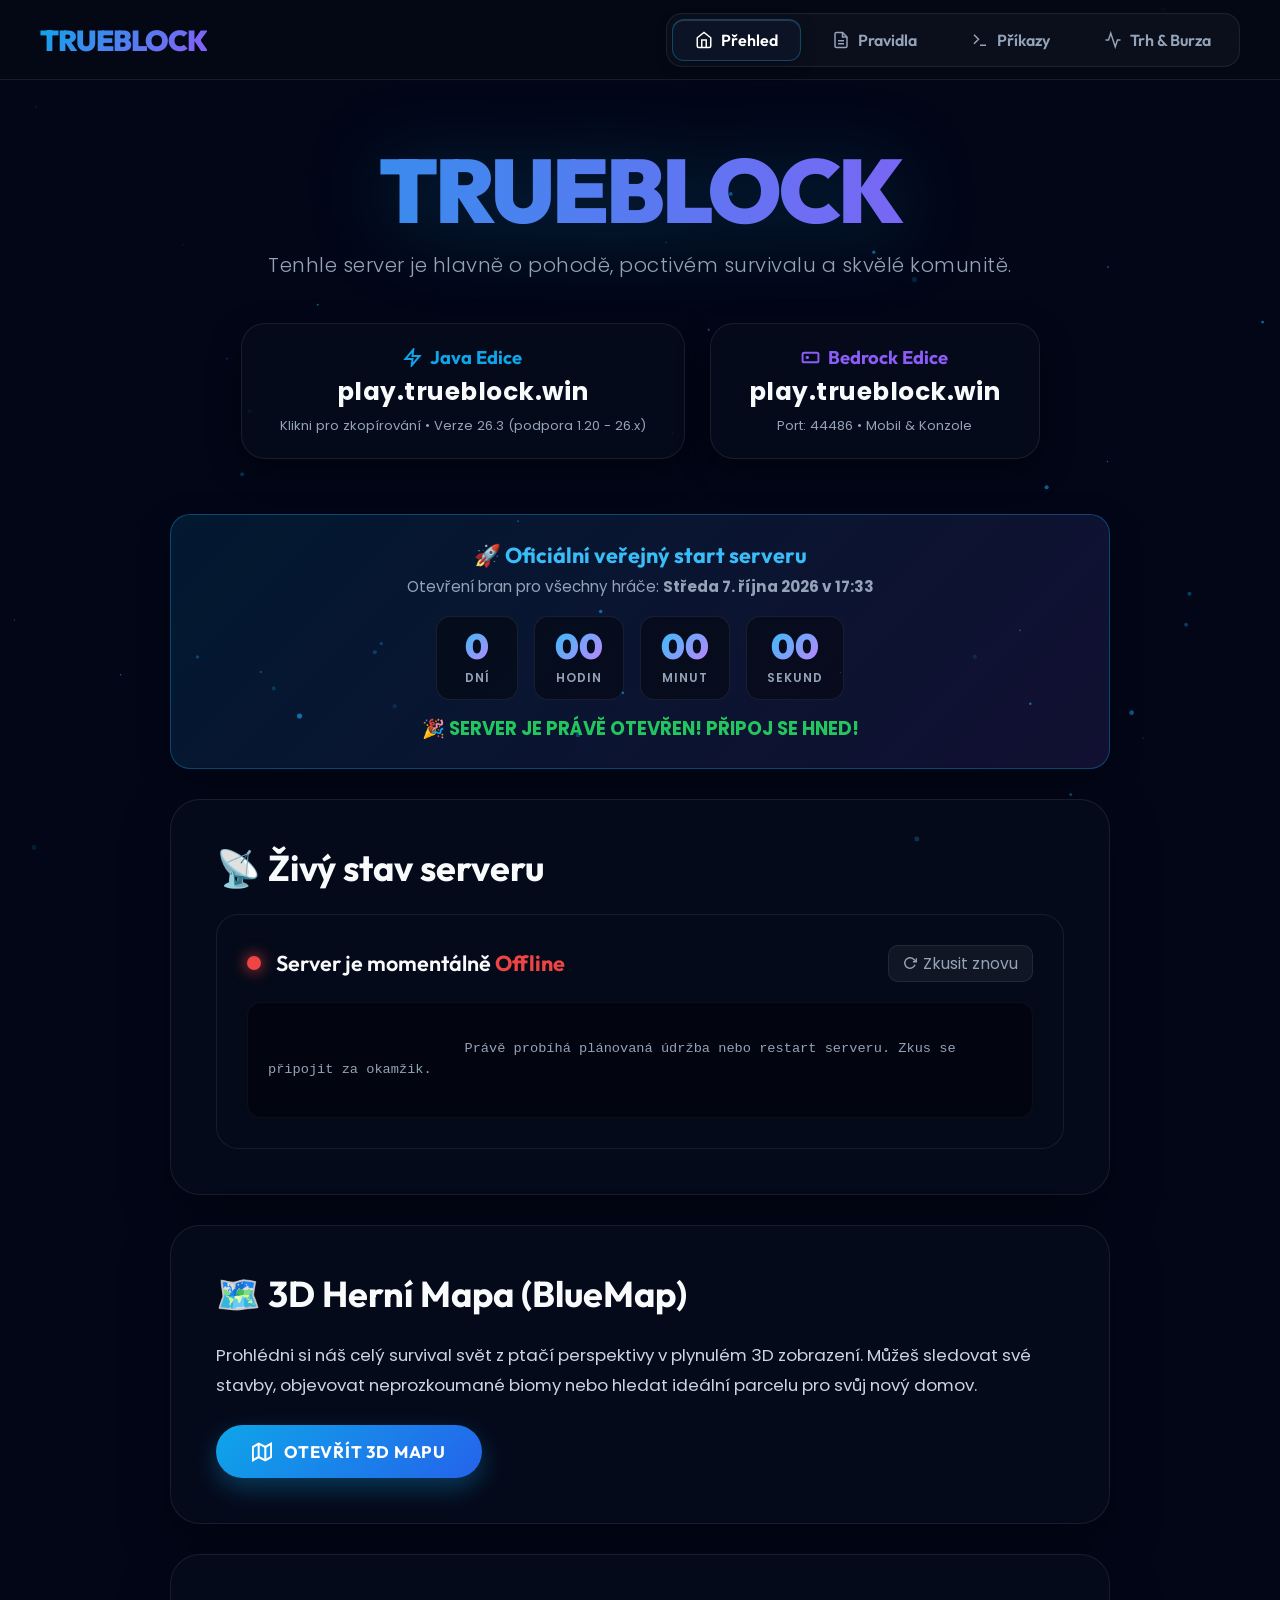
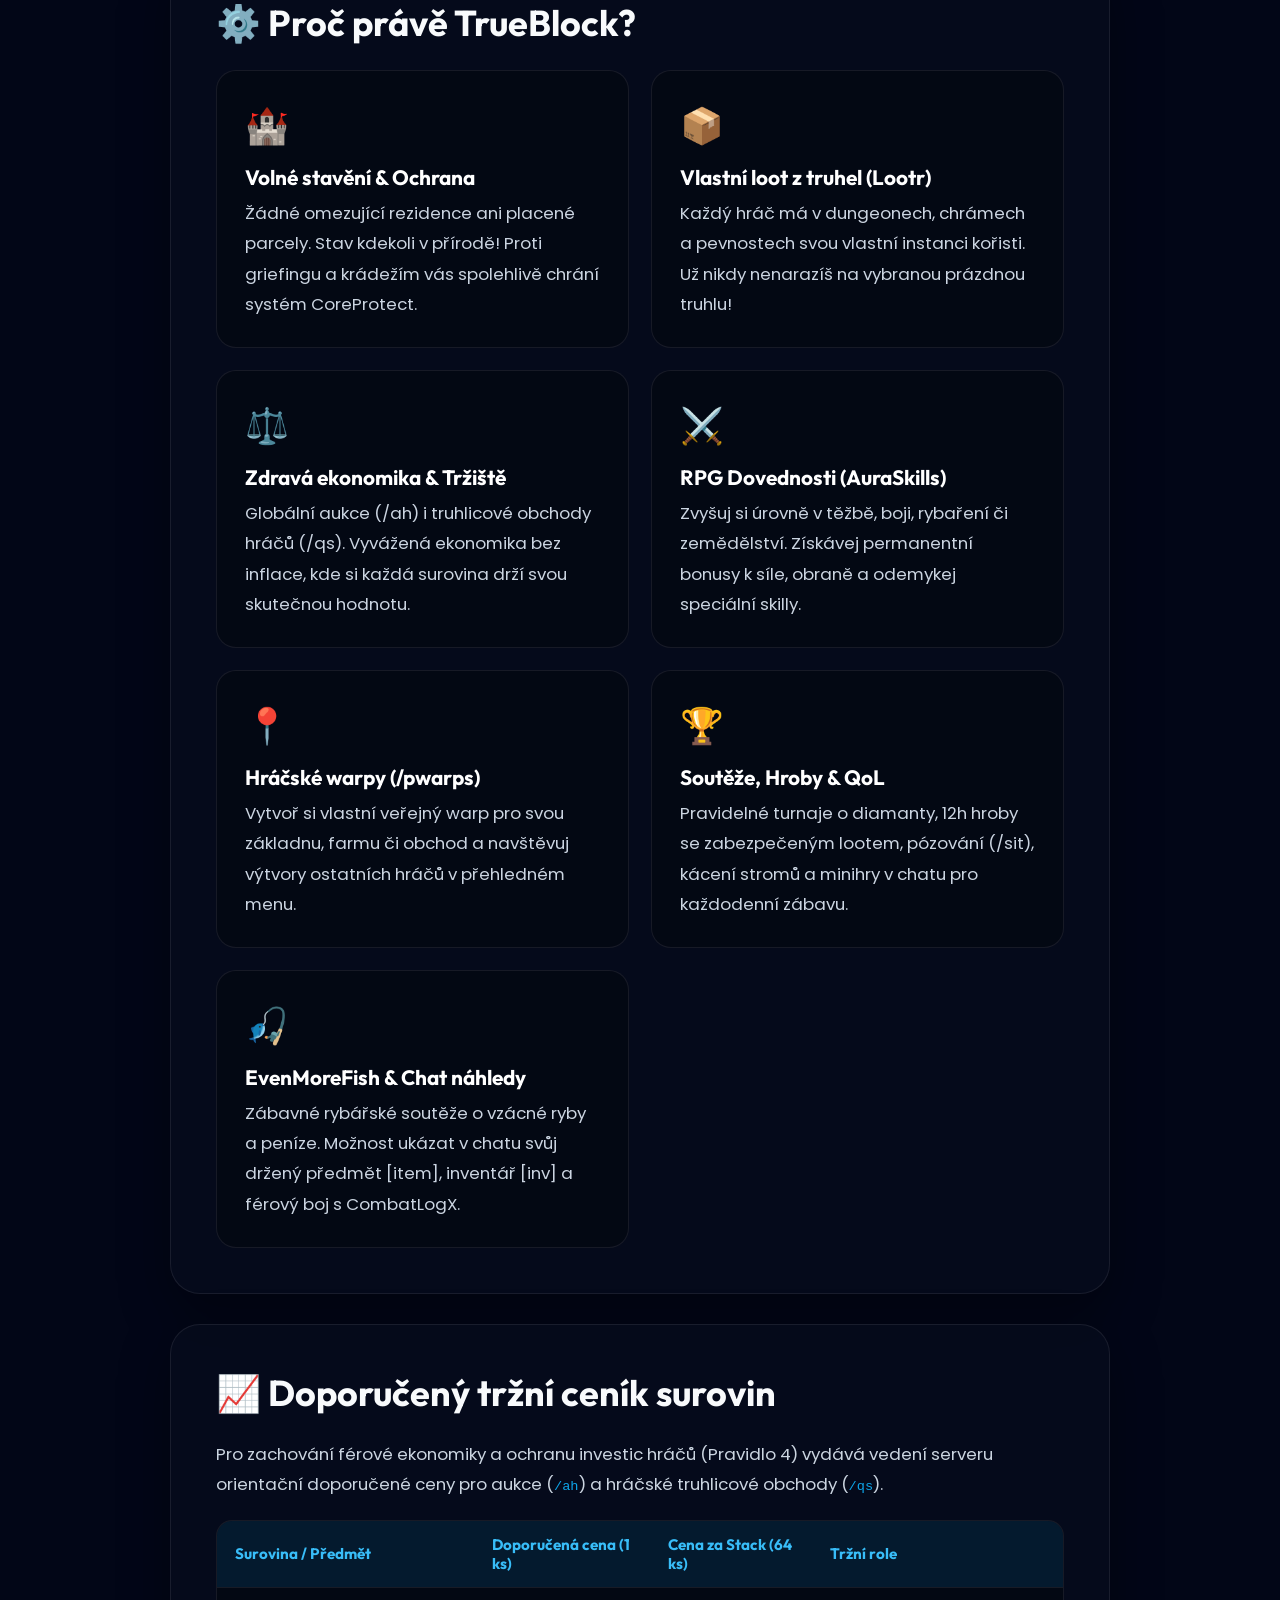
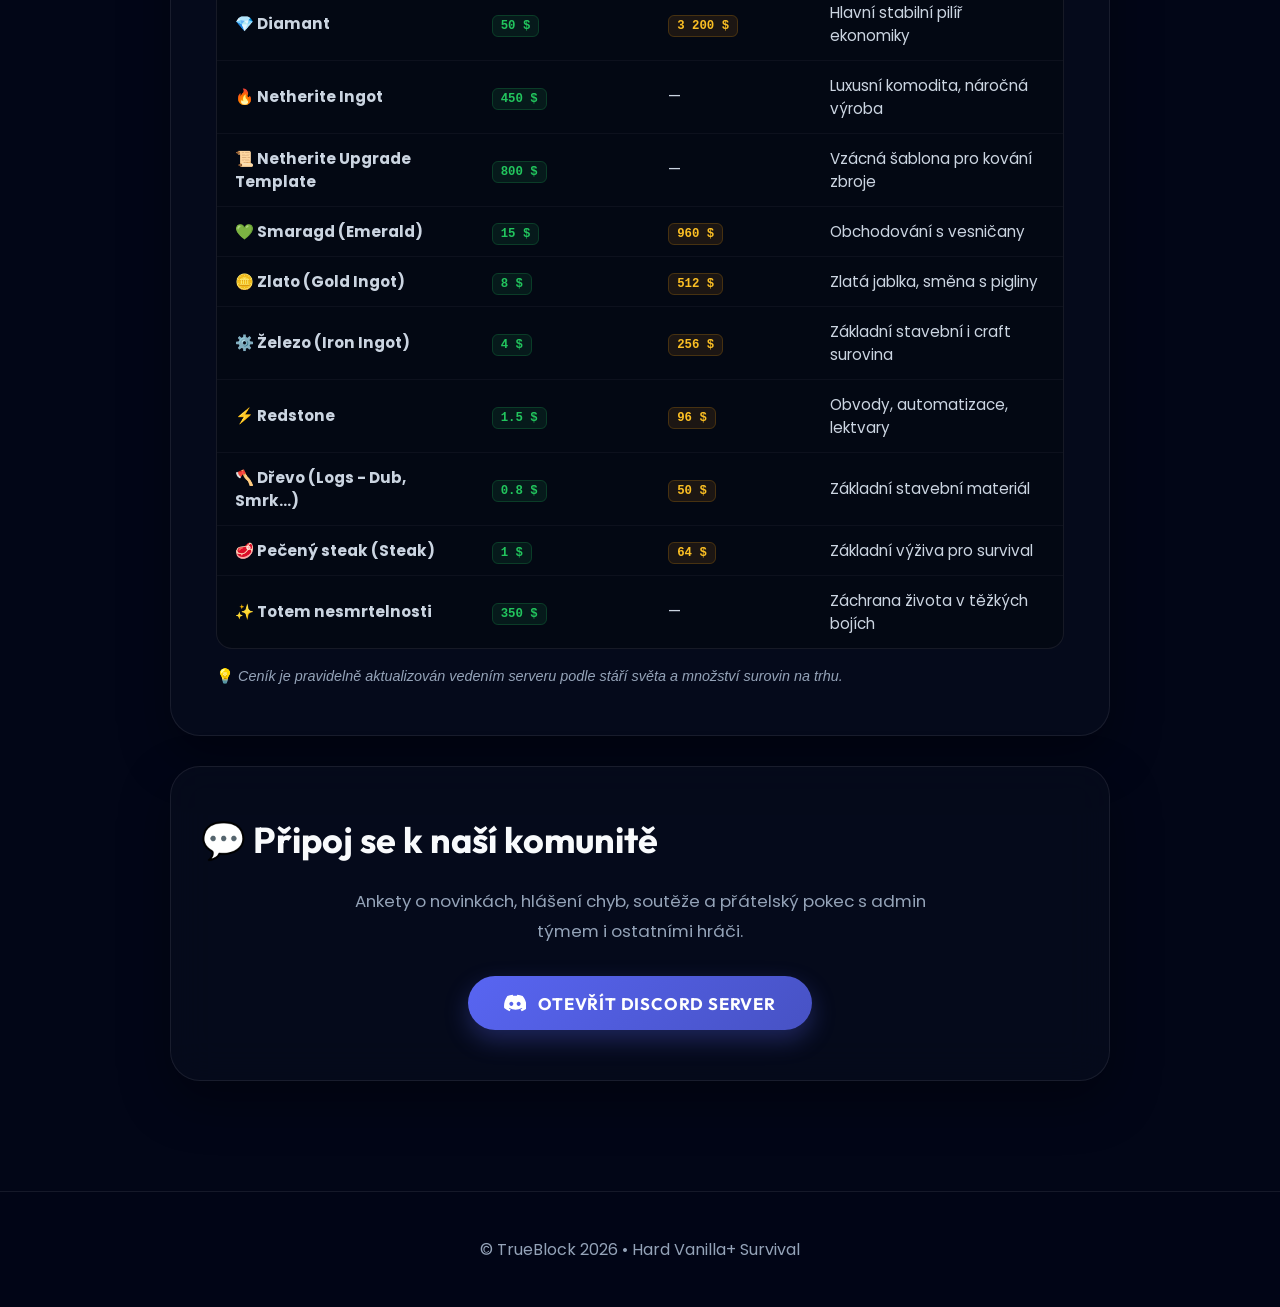
==== commit d27210da: "Add files via upload" ====
--- a/index.html
+++ b/index.html
@@ -707,31 +707,91 @@
             color: var(--text-muted);
             margin: 0;
         }
-        .season-selector {
+        .season-badge-pill {
+            display: inline-flex;
+            align-items: center;
+            gap: 8px;
+            padding: 8px 18px;
+            border-radius: 30px;
+            background: rgba(245, 158, 11, 0.15);
+            border: 1px solid rgba(245, 158, 11, 0.35);
+            color: #fbbf24;
+            font-size: 0.9em;
+            font-weight: 600;
+        }
+        .season-hazard-alert {
+            width: 100%;
+            background: rgba(220, 38, 38, 0.1);
+            border: 1px solid rgba(239, 68, 68, 0.35);
+            border-radius: 14px;
+            padding: 12px 18px;
+            margin-top: 10px;
+            transition: all 0.3s ease;
+        }
+        /* Styly pro Cenový Graf Burzy */
+        .market-chart-card {
+            background: linear-gradient(135deg, rgba(15, 23, 42, 0.75), rgba(30, 41, 59, 0.6));
+            border: 1px solid rgba(14, 165, 233, 0.25);
+            border-radius: 20px;
+            padding: 24px;
+            margin-bottom: 25px;
+            box-shadow: 0 10px 30px rgba(0, 0, 0, 0.4);
+        }
+        .chart-header {
             display: flex;
-            gap: 8px;
+            justify-content: space-between;
+            align-items: center;
+            flex-wrap: wrap;
+            gap: 15px;
+            margin-bottom: 12px;
+        }
+        .chart-pills {
+            display: flex;
+            gap: 6px;
             background: rgba(0, 0, 0, 0.35);
             padding: 5px;
             border-radius: 12px;
             border: 1px solid var(--border-glass);
-        }
-        .season-btn {
+            flex-wrap: wrap;
+        }
+        .chart-pill {
             background: transparent;
             border: 1px solid transparent;
             color: var(--text-muted);
-            padding: 6px 12px;
+            padding: 6px 14px;
             border-radius: 8px;
             cursor: pointer;
-            font-size: 0.82em;
+            font-size: 0.85em;
             font-weight: 600;
             transition: all 0.2s ease;
         }
-        .season-btn:hover {
+        .chart-pill:hover {
             color: #fff;
-        }
-        .season-btn.active {
+            background: rgba(255, 255, 255, 0.05);
+        }
+        .chart-pill.active {
             background: var(--accent-blue);
             color: #fff;
+            box-shadow: 0 4px 12px rgba(14, 165, 233, 0.35);
+        }
+        .chart-footer {
+            display: flex;
+            justify-content: space-between;
+            align-items: center;
+            flex-wrap: wrap;
+            gap: 12px;
+            margin-top: 16px;
+            padding-top: 14px;
+            border-top: 1px solid rgba(255, 255, 255, 0.06);
+            font-size: 0.9em;
+        }
+        .chart-stat {
+            display: flex;
+            align-items: center;
+            gap: 8px;
+        }
+        .chart-stat-label {
+            color: var(--text-muted);
         }
         .market-controls {
             display: flex;
@@ -756,19 +816,56 @@
             font-weight: 600;
             font-size: 0.9em;
         }
-        .admin-market-panel {
-            background: rgba(0, 0, 0, 0.35);
-            border: 1px solid rgba(139, 92, 246, 0.3);
-            border-radius: 16px;
-            padding: 18px 22px;
-            margin-bottom: 20px;
-            display: none;
-            gap: 12px;
-            align-items: center;
+        @keyframes livePulse {
+            0% { transform: scale(0.95); box-shadow: 0 0 0 0 rgba(34, 197, 94, 0.7); }
+            70% { transform: scale(1); box-shadow: 0 0 0 8px rgba(34, 197, 94, 0); }
+            100% { transform: scale(0.95); box-shadow: 0 0 0 0 rgba(34, 197, 94, 0); }
+        }
+        .live-pulse {
+            display: inline-block;
+            width: 8px;
+            height: 8px;
+            border-radius: 50%;
+            background: #22c55e;
+            animation: livePulse 2s infinite;
+        }
+        .market-categories {
+            display: flex;
+            gap: 8px;
+            margin-bottom: 18px;
             flex-wrap: wrap;
         }
-        .admin-market-panel.active {
-            display: flex;
+        .market-cat-btn {
+            background: rgba(255, 255, 255, 0.04);
+            border: 1px solid var(--border-glass);
+            color: var(--text-muted);
+            padding: 8px 16px;
+            border-radius: 12px;
+            cursor: pointer;
+            font-size: 0.88em;
+            font-weight: 600;
+            transition: all 0.2s ease;
+        }
+        .market-cat-btn:hover {
+            color: #fff;
+            background: rgba(255, 255, 255, 0.08);
+        }
+        .market-cat-btn.active {
+            background: var(--accent-blue);
+            color: #fff;
+            border-color: var(--accent-blue);
+            box-shadow: 0 4px 14px rgba(14, 165, 233, 0.35);
+        }
+        .price-table tbody tr {
+            cursor: pointer;
+            transition: background 0.2s ease;
+        }
+        .price-table tbody tr:hover {
+            background: rgba(14, 165, 233, 0.08);
+        }
+        .price-table tbody tr.selected-row {
+            background: rgba(14, 165, 233, 0.16);
+            border-left: 3px solid var(--accent-blue);
         }
         .market-input {
             background: rgba(0, 0, 0, 0.5);
@@ -1328,6 +1425,59 @@
                         </div>
                     </div>
 
+                    <!-- Pravidlo 6: Hardcore Survival & Roční Období -->
+                    <div class="accordion-item" style="border: 1px solid rgba(56, 189, 248, 0.4); background: linear-gradient(135deg, rgba(14, 165, 233, 0.08), rgba(99, 102, 241, 0.05));">
+                        <div class="accordion-header" onclick="toggleAccordion(this)">
+                            <span style="color: #38bdf8; font-weight: 700;">🧊 6. Hardcore Survival: Extrémní Roční Období</span>
+                            <svg class="accordion-icon" width="22" height="22" viewBox="0 0 24 24"><path d="M7 10l5 5 5-5z"/></svg>
+                        </div>
+                        <div class="accordion-content">
+                            <p style="margin-bottom: 14px;">Na serveru běží <strong>reálný systém klimatu a teploty</strong>. Příroda ti nedá nic zadarmo a každé roční období představuje nekompromisní boj o přežití:</p>
+                            
+                            <div style="display: grid; grid-template-columns: repeat(auto-fit, minmax(260px, 1fr)); gap: 14px; margin-top: 12px;">
+                                <div style="background: rgba(14, 165, 233, 0.1); border: 1px solid rgba(56, 189, 248, 0.3); border-radius: 12px; padding: 14px;">
+                                    <div style="font-weight: 700; color: #38bdf8; margin-bottom: 6px; font-size: 1.05em;">❄️ ZIMA: Mráz & Podchlazení</div>
+                                    <ul style="margin: 0; padding-left: 18px; font-size: 0.9em; color: #e2e8f0; line-height: 1.6;">
+                                        <li><strong>Mráz tě zabije:</strong> Bez zateplení obrazovka namrzá a začneš ztrácet životy (freeze damage).</li>
+                                        <li><strong>Kožené brnění:</strong> Funguje jako zimní termo-kombinéza – záchrana života venku!</li>
+                                        <li><strong>Zdroje tepla:</strong> Táboráky (Campfire), pece, louče nebo láva tě zahřívají.</li>
+                                        <li><strong>Voda je smrt:</strong> Pád do ledové vody v zimě znamená okamžitý šok a rychlé umrznutí.</li>
+                                        <li><strong>Zamrzající farmy:</strong> Plodiny venku nerostou. Stavěj vytápěné <em>skleníky se sklem a ohništěm</em>.</li>
+                                    </ul>
+                                </div>
+                                
+                                <div style="background: rgba(234, 88, 12, 0.1); border: 1px solid rgba(249, 115, 22, 0.3); border-radius: 12px; padding: 14px;">
+                                    <div style="font-weight: 700; color: #f97316; margin-bottom: 6px; font-size: 1.05em;">☀️ LÉTO: Úpal & Dehydratace</div>
+                                    <ul style="margin: 0; padding-left: 18px; font-size: 0.9em; color: #e2e8f0; line-height: 1.6;">
+                                        <li><strong>Pekelné horko:</strong> Teploty stoupají přes 40°C (zejména v pouštích a savanách).</li>
+                                        <li><strong>Kovové brnění pálí:</strong> Běh v plné zbroji (železo, netherite) na slunci tě upeče zaživa!</li>
+                                        <li><strong>Dehydratace:</strong> Hrozí hlad, slabost (Weakness), nevolnost a úpal.</li>
+                                        <li><strong>Chlazení & pití:</strong> Pij lahvičky s vodou, zdržuj se ve stínu nebo se koupej v řece.</li>
+                                        <li><strong>Vysychání půdy:</strong> Voda se může odpařovat, chraň úrodu stříškou.</li>
+                                    </ul>
+                                </div>
+
+                                <div style="background: rgba(245, 158, 11, 0.1); border: 1px solid rgba(245, 158, 11, 0.3); border-radius: 12px; padding: 14px;">
+                                    <div style="font-weight: 700; color: #fbbf24; margin-bottom: 6px; font-size: 1.05em;">🍂 PODZIM: Nečasy & Hniloba</div>
+                                    <ul style="margin: 0; padding-left: 18px; font-size: 0.9em; color: #e2e8f0; line-height: 1.6;">
+                                        <li><strong>Husté mlhy a lijáky:</strong> Výrazně snížená dohlednost a vyšší spawn agresivních mobů.</li>
+                                        <li><strong>Hniloba úrody:</strong> Nesklizené obilí a zelenina na dešti podléhají hnilobě.</li>
+                                        <li><strong>Příprava paliva:</strong> Klíčový čas nakoupit uhlí, dřevo a připravit koženou výbavu.</li>
+                                    </ul>
+                                </div>
+
+                                <div style="background: rgba(34, 197, 94, 0.1); border: 1px solid rgba(34, 197, 94, 0.3); border-radius: 12px; padding: 14px;">
+                                    <div style="font-weight: 700; color: #4ade80; margin-bottom: 6px; font-size: 1.05em;">🌸 JARO: Tání & Bleskové Bouře</div>
+                                    <ul style="margin: 0; padding-left: 18px; font-size: 0.9em; color: #e2e8f0; line-height: 1.6;">
+                                        <li><strong>Bleskové bouřky:</strong> Velké riziko požárů – hromosvod (Lightning Rod) je nutnost!</li>
+                                        <li><strong>Tání a bahno:</strong> Sníh odtává a rozbředlá půda mírně zpomaluje běh.</li>
+                                        <li><strong>Probuzení přírody:</strong> Ideální období pro sázení plodin a venkovní stavby.</li>
+                                    </ul>
+                                </div>
+                            </div>
+                        </div>
+                    </div>
+
                 </div>
 
                 <!-- Doplňující upozornění -->
@@ -1525,6 +1675,15 @@
                         <div class="cmd-click-tip">📋 Klikni pro zkopírování</div>
                     </div>
 
+                    <div class="cmd-card" data-cat="rpg" onclick="copyCommand('/season')">
+                        <div class="cmd-code-wrapper">
+                            <span class="cmd-code">/season</span>
+                            <span class="cmd-tag">Klima</span>
+                        </div>
+                        <p class="cmd-desc">Zobrazí aktuální roční období světa, den sezóny, teplotu a předpověď počasí.</p>
+                        <div class="cmd-click-tip">📋 Klikni pro zkopírování</div>
+                    </div>
+
                     <!-- Ekonomika -->
                     <div class="cmd-card" data-cat="eco" onclick="copyCommand('/money')">
                         <div class="cmd-code-wrapper">
@@ -1693,49 +1852,93 @@
                         </div>
                     </div>
                     <div>
-                        <div style="font-size: 0.8em; color: var(--text-muted); margin-bottom: 6px; text-align: right;">Simulace období:</div>
-                        <div class="season-selector">
-                            <button class="season-btn" onclick="setSeason('spring')">🌸 Jaro</button>
-                            <button class="season-btn" onclick="setSeason('summer')">☀️ Léto</button>
-                            <button class="season-btn active" onclick="setSeason('autumn')">🍂 Podzim</button>
-                            <button class="season-btn" onclick="setSeason('winter')">❄️ Zima</button>
+                        <div class="season-badge-pill" id="currentSeasonBadge">
+                            🍂 Aktivní sezóna světa
+                        </div>
+                    </div>
+                    <!-- Survival Výstraha pro dané období -->
+                    <div class="season-hazard-alert" id="currentSeasonHazard">
+                        <div style="font-weight: 700; color: #f87171; margin-bottom: 4px; display: flex; align-items: center; gap: 8px;">
+                            <span>⚠️ PODZIMNÍ NEČASY: Ranní mlhy a vytrvalé deště</span>
+                        </div>
+                        <div style="font-size: 0.88em; color: #cbd5e1; line-height: 1.5;">
+                            Plodiny na polích začínají hnít, pokud je nesklidíš včas. Vykupuj uhlí na zimu dokud je levné a připrav si kožené zateplené oblečení!
                         </div>
                     </div>
                 </div>
 
-                <!-- Ovládací prvky burzy & Admin panel -->
+                <!-- Interaktivní Cenový Graf Burzy -->
+                <div class="market-chart-card">
+                    <div class="chart-header">
+                        <div>
+                            <h3 style="font-family: 'Outfit', sans-serif; font-size: 1.25em; color: #fff; margin-bottom: 4px;">📈 Vývoj a trendy cen na burze</h3>
+                            <p style="font-size: 0.85em; color: var(--text-muted); margin: 0;">Sleduj vývoj cen komodit v průběhu ročních období a vliv těžby hráčů</p>
+                        </div>
+                        <div class="chart-pills" id="chartPills">
+                            <button class="chart-pill active" onclick="switchChartItem('index')">📊 Index trhu</button>
+                            <button class="chart-pill" onclick="switchChartItem('beer')">🍺 Pivo</button>
+                            <button class="chart-pill" onclick="switchChartItem('mead')">🍯 Medovina</button>
+                            <button class="chart-pill" onclick="switchChartItem('coffee')">☕ Káva</button>
+                            <button class="chart-pill" onclick="switchChartItem('whiskey')">🥃 Whisky</button>
+                            <button class="chart-pill" onclick="switchChartItem('diamond')">💎 Diamant</button>
+                            <button class="chart-pill" onclick="switchChartItem('netherite')">🔥 Netherite</button>
+                            <button class="chart-pill" onclick="switchChartItem('elytra')">🪽 Elytra</button>
+                            <button class="chart-pill" onclick="switchChartItem('totem')">✨ Totem</button>
+                            <button class="chart-pill" onclick="switchChartItem('coal')">🌑 Uhlí</button>
+                            <button class="chart-pill" onclick="switchChartItem('salmon')">🍣 Losos</button>
+                        </div>
+                    </div>
+                    <div style="position: relative; width: 100%; height: 260px; margin-top: 15px;">
+                        <canvas id="marketChartCanvas" style="width: 100%; height: 100%; display: block;"></canvas>
+                    </div>
+                    <div class="chart-footer">
+                        <div class="chart-stat">
+                            <span class="chart-stat-label">Vybraná komodita:</span>
+                            <strong id="chartSelectedName" style="color: #38bdf8;">Celkový Index Trhu</strong>
+                        </div>
+                        <div class="chart-stat">
+                            <span class="chart-stat-label">Aktuální hodnota:</span>
+                            <strong id="chartSelectedPrice" style="color: #22c55e;">150.0 TBX</strong>
+                        </div>
+                        <div class="chart-stat">
+                            <span class="chart-stat-label">Sezónní predikce:</span>
+                            <strong id="chartSelectedPrediction" style="color: #fbbf24;">Stabilní růst poptávky</strong>
+                        </div>
+                    </div>
+                </div>
+
+                <!-- Rychlé Fulltextové Vyhledávání v Burze -->
+                <div class="search-box" style="margin: 25px 0 16px;">
+                    <svg width="20" height="20" viewBox="0 0 24 24"><path d="M15.5 14h-.79l-.28-.27C15.41 12.59 16 11.11 16 9.5 16 5.91 13.09 3 9.5 3S3 5.91 3 9.5 5.91 16 9.5 16c1.61 0 3.09-.59 4.23-1.57l.27.28v.79l5 4.99L20.49 19l-4.99-5zm-6 0C7.01 14 5 11.99 5 9.5S7.01 5 9.5 5 14 7.01 14 9.5 11.99 14 9.5 14z"/></svg>
+                    <input type="text" id="marketSearch" oninput="filterMarket()" placeholder="🔍 Hledat komoditu (např. pivo, cider, whisky, diamant, losos, uhlí, káva, chléb)...">
+                    <button id="clearMarketSearch" onclick="clearMarketSearch()" style="display: none; background: transparent; border: none; color: var(--text-muted); font-size: 1.1em; cursor: pointer; padding: 0 10px;">✕</button>
+                </div>
+
+                <!-- Kategorie komodit -->
+                <div class="market-categories">
+                    <button class="market-cat-btn active" onclick="setMarketCategory('all', this)">Všechny (91)</button>
+                    <button class="market-cat-btn" onclick="setMarketCategory('brewery', this)">🍺 Pivovar & Nápoje (BreweryX)</button>
+                    <button class="market-cat-btn" onclick="setMarketCategory('ores', this)">💎 Drahokamy & Kovy</button>
+                    <button class="market-cat-btn" onclick="setMarketCategory('endgame', this)">✨ Endgame & Poklady</button>
+                    <button class="market-cat-btn" onclick="setMarketCategory('fishing', this)">🐟 Ryby & Oceán (EMF)</button>
+                    <button class="market-cat-btn" onclick="setMarketCategory('alchemy', this)">🧪 Lektvary & Droppy</button>
+                    <button class="market-cat-btn" onclick="setMarketCategory('build', this)">🪓 Stavební materiály</button>
+                    <button class="market-cat-btn" onclick="setMarketCategory('farming', this)">🌾 Jídlo & Farma</button>
+                </div>
+
+                <!-- Ovládací prvky burzy -->
                 <div class="market-controls">
-                    <div style="display: flex; gap: 10px; align-items: center; flex-wrap: wrap;">
-                        <input type="text" id="marketSearch" oninput="filterMarket()" placeholder="Hledat komoditu (např. diamant, uhlí, dřevo)..." class="market-input" style="width: 250px;">
-                        <span id="marketItemCount" style="font-size: 0.85em; color: var(--text-muted);">Zobrazeno 16 komodit</span>
-                        <span id="marketSyncBadge" style="font-size: 0.82em; padding: 4px 12px; border-radius: 20px; background: rgba(14, 165, 233, 0.15); color: #38bdf8; border: 1px solid rgba(14, 165, 233, 0.3); display: inline-flex; align-items: center; gap: 6px;">
-                            🔄 Ověřuji data serveru...
+                    <div style="display: flex; gap: 12px; align-items: center; flex-wrap: wrap;">
+                        <span id="marketItemCount" style="font-size: 0.88em; font-weight: 600; color: #38bdf8;">Zobrazeno 91 komodit</span>
+                        <span id="marketSyncBadge" style="font-size: 0.82em; padding: 4px 12px; border-radius: 20px; background: rgba(34, 197, 94, 0.12); color: #4ade80; border: 1px solid rgba(34, 197, 94, 0.3); display: inline-flex; align-items: center; gap: 6px;">
+                            <span class="live-pulse"></span> Živá burza (auto-refresh 25s)
                         </span>
                     </div>
-                    <div style="display: flex; gap: 8px;">
-                        <button class="btn-refresh-status" onclick="fetchLiveMarketData(true)" title="Zkontrolovat aktualizaci ze serveru (market_data.json)">
-                            📡 Synchronizovat
+                    <div>
+                        <button class="btn-refresh-status" onclick="fetchLiveMarketData(true)" title="Okamžitě aktualizovat ze serveru">
+                            📡 Obnovit data
                         </button>
-                        <button class="btn-refresh-status" onclick="fluctuateMarket()" title="Simulovat náhodné tržní výkyvy">
-                            🎲 Tržní výkyv
-                        </button>
-                        <button class="btn-refresh-status" onclick="toggleAdminMarket()" style="border-color: rgba(139, 92, 246, 0.4); color: #c084fc;">
-                            ⚙️ Rychlá úprava cen
-                        </button>
-                    </div>
-                </div>
-
-                <!-- Admin panel pro rychlou ruční editaci -->
-                <div id="adminMarketPanel" class="admin-market-panel">
-                    <span style="font-weight: 700; color: #c084fc; font-size: 0.9em;">🛠️ Rychlá ruční úprava ceny:</span>
-                    <select id="adminItemSelect" class="market-input"></select>
-                    <input type="number" id="adminNewPrice" placeholder="Nová cena ($)" class="market-input" style="width: 130px;" step="0.1">
-                    <button class="btn-refresh-status" onclick="applyAdminPrice()" style="background: var(--accent-purple); color: #fff;">
-                        Uložit na burzu
-                    </button>
-                    <button class="btn-refresh-status" onclick="resetMarketDefaults()" style="color: #fb7185;">
-                        Obnovit výchozí
-                    </button>
+                    </div>
                 </div>
 
                 <!-- Tabulka Burzy -->
@@ -1892,6 +2095,12 @@
 
             if (tabId === 'tab-burza') {
                 renderMarket();
+                requestAnimationFrame(() => {
+                    switchChartItem(currentChartItem || 'index');
+                });
+                setTimeout(() => {
+                    switchChartItem(currentChartItem || 'index');
+                }, 80);
             }
 
             window.scrollTo({ top: 0, behavior: 'smooth' });
@@ -2120,59 +2329,979 @@
         updateLaunchCountdown();
 
         // --- 10. KOMODITNÍ BURZA & ROČNÍ OBDOBÍ ---
-        const seasons = {
+                const seasons = {
             autumn: {
                 name: "Podzim (Období sklizně & přípravy)",
                 icon: "🍂",
-                desc: "Vysoká poptávka po uhlí a dřevu na topení. Ceny plodin po sklizni klesají o 15 %.",
-                multipliers: { "coal": 1.35, "logs": 1.25, "wheat": 0.85, "steak": 0.9, "ice": 0.8 }
+                desc: "Vysoká poptávka po uhlí a dřevu na topení. Čas zrání vína, medoviny a jablečného moštu.",
+                hazardTitle: "⚠️ PODZIMNÍ NEČASY: Ranní mlhy a vytrvalé deště",
+                hazardDesc: "Plodiny na polích začínají hnít, pokud je nesklidíš včas. Vykupuj uhlí na zimu dokud je levné a připrav si kožené zateplené oblečení!",
+                multipliers: { "coal": 1.35, "logs": 1.25, "wheat": 0.8, "steak": 0.88, "wine": 1.35, "mead": 1.30, "ap_mead": 1.35, "cidre": 1.25, "apple_liquor": 1.30, "shroom_vodka": 1.30, "pumpkin": 1.40, "honeycomb": 1.2, "leather": 1.15 }
             },
             winter: {
                 name: "Zima (Období mrazů & těžby)",
                 icon: "❄️",
-                desc: "Extrémní poptávka po ohni, jídle a palivu. Těžba v podzemí vzkvétá, diamanty a kovy mírně zlevňují.",
-                multipliers: { "coal": 1.6, "steak": 1.4, "logs": 1.3, "diamond": 0.9, "iron": 0.9 }
+                desc: "Extrémní poptávka po ohni, jídle, palivu a horkých nápojích. Těžba v podzemí vzkvétá, kovy zlevňují.",
+                hazardTitle: "🧊 EXTRÉMNÍ MRÁZ: Hypotermie & omrzliny",
+                hazardDesc: "Teploty padají hluboko pod nulu! Bez koženého brnění nebo ohně mrzneš na kost a ztrácíš životy. Voda zamrzá a úroda venku hyne – stavěj skleníky!",
+                multipliers: { "coal": 1.6, "steak": 1.4, "golden_carrot": 1.3, "logs": 1.3, "hot_choc": 1.55, "coffee": 1.45, "darkbeer": 1.30, "vodka": 1.40, "fire_whiskey": 1.50, "eggnog": 1.60, "whiskey": 1.35, "leather": 1.40, "diamond": 0.9, "iron": 0.9, "copper": 0.85 }
             },
             spring: {
                 name: "Jaro (Období obnovy & stavitelství)",
                 icon: "🌸",
-                desc: "Hráči začínají stavět velké projekty. Roste poptávka po kameni, cihlách, písku a sazenicích.",
-                multipliers: { "stone": 1.35, "logs": 1.2, "iron": 1.15, "coal": 0.85, "wheat": 1.2 }
+                desc: "Hráči staví velké projekty. Roste poptávka po kameni, cihlách, sazenicích, rybách a lehkém pšeničném pivu.",
+                hazardTitle: "⚡ TÁNÍ A BOUŘKOVÁ SEZÓNA: Prudké blesky & podmáčená půda",
+                hazardDesc: "Sníh taje a bahno mírně zpomaluje pohyb. Pozor na ničivé jarní bleskové bouřky – bez hromosvodu ti může shořet dřevěná střecha!",
+                multipliers: { "stone": 1.35, "bricks": 1.3, "sand": 1.25, "logs": 1.2, "wheatbeer": 1.25, "gin": 1.25, "absinthe": 1.30, "cod": 1.25, "salmon": 1.25, "iron": 1.15, "coal": 0.85, "wheat": 1.2 }
             },
             summer: {
                 name: "Léto (Období obchodu & výprav)",
                 icon: "☀️",
-                desc: "Čas na nebezpečné expedice, dobývání Netheru a Endu. Enormní zájem o totemy, lektvary a brnění.",
-                multipliers: { "totem": 1.3, "blaze_rod": 1.25, "netherite": 1.15, "steak": 1.1, "stone": 0.9 }
+                desc: "Čas na nebezpečné expedice, dobývání Netheru a Endu. Enormní zájem o totemy, ledovou kávu, cider a elytry.",
+                hazardTitle: "🔥 SPALUJÍCÍ HORKO: Úpal, dehydratace & přehřátí",
+                hazardDesc: "Teploty šplhají k 40°C! V plné kovové zbroji se upečeš zaživa. Nezapomeň pít lahvičky s čistou vodou a chladit se ve stínu!",
+                multipliers: { "elytra": 1.25, "totem": 1.3, "blaze_rod": 1.25, "iced_coffee": 1.45, "cidre": 1.35, "beer": 1.35, "tequila": 1.35, "rum": 1.30, "melon": 1.40, "netherite": 1.15, "gunpowder": 1.35, "steak": 1.1, "stone": 0.9 }
             }
         };
 
         let currentSeason = 'autumn';
 
-        // Výchozí komodity burzy (Fáze 1 - Startovní hodnotná ekonomika)
+                // Výchozí komodity burzy (Kompletní nabídka: 91 položek včetně BreweryX a EMF)
         const defaultMarketItems = [
-            { id: "diamond", name: "💎 Diamant", base: 150, price: 150, trend: "up", note: "Stabilní pilíř měny" },
-            { id: "netherite", name: "🔥 Netherite Ingot", base: 1800, price: 1800, trend: "up", note: "Luxusní endgame komodita" },
-            { id: "template", name: "📜 Netherite Šablona", base: 3200, price: 3200, trend: "up", note: "Kování výbavy z Bastionu" },
-            { id: "emerald", name: "💚 Smaragd", base: 35, price: 35, trend: "neutral", note: "Obchod s vesničany" },
-            { id: "gold", name: "🪙 Zlatý Ingot", base: 20, price: 20, trend: "neutral", note: "Zlatá jablka a Piglini" },
-            { id: "iron", name: "⚙️ Železný Ingot", base: 10, price: 10, trend: "up", note: "Základní kov pro zbroj a stroje" },
-            { id: "copper", name: "🟫 Měděný Ingot", base: 2, price: 2, trend: "down", note: "Dekorativní stavební kov" },
-            { id: "coal", name: "🌑 Uhlí", base: 3.5, price: 4.7, trend: "up", note: "Sezónní palivo na topení a louče" },
-            { id: "redstone", name: "⚡ Redstone", base: 3.0, price: 3.0, trend: "neutral", note: "Technika a obvody" },
-            { id: "logs", name: "🪓 Surové Dřevo (Logs)", base: 2.5, price: 3.1, trend: "up", note: "Základní stavební dřevo" },
-            { id: "stone", name: "🪨 Hladký Kámen", base: 1.0, price: 1.0, trend: "neutral", note: "Základní stavební bloky" },
-            { id: "steak", name: "🥩 Pečený Steak", base: 2.5, price: 2.2, trend: "down", note: "Výživa a regenerace" },
-            { id: "wheat", name: "🌾 Pšenice", base: 1.0, price: 0.8, trend: "down", note: "Podzimní úroda pro dobytek" },
-            { id: "totem", name: "✨ Totem Nesmrtelnosti", base: 1200, price: 1200, trend: "up", note: "Záchrana života v bojích" },
-            { id: "blaze_rod", name: "🔥 Blaze Rod", base: 45, price: 45, trend: "up", note: "Lektvary a Ender oči" },
-            { id: "shulker", name: "📦 Shulker Box", base: 1500, price: 1500, trend: "up", note: "Přenášení beden z Endu" }
-        ];
-
-        let marketItems = JSON.parse(localStorage.getItem('tb_market_items_v2')) || JSON.parse(JSON.stringify(defaultMarketItems));
+            {
+                        "id": "diamond",
+                        "name": "💎 Diamant",
+                        "cat": "ores",
+                        "base": 150,
+                        "price": 150,
+                        "trend": "up",
+                        "mined_total": 0,
+                        "note": "Stabilní pilíř měny"
+            },
+            {
+                        "id": "netherite",
+                        "name": "🔥 Netherite Ingot",
+                        "cat": "ores",
+                        "base": 1800,
+                        "price": 1800,
+                        "trend": "up",
+                        "mined_total": 0,
+                        "note": "Luxusní endgame komodita"
+            },
+            {
+                        "id": "netherite_scrap",
+                        "name": "🪨 Netherite Scrap",
+                        "cat": "ores",
+                        "base": 400,
+                        "price": 400,
+                        "trend": "up",
+                        "mined_total": 0,
+                        "note": "Surovina z Ancient Debris"
+            },
+            {
+                        "id": "ancient_debris",
+                        "name": "🌋 Ancient Debris",
+                        "cat": "ores",
+                        "base": 420,
+                        "price": 420,
+                        "trend": "up",
+                        "mined_total": 0,
+                        "note": "Nezničitelná ruda z Netheru"
+            },
+            {
+                        "id": "template",
+                        "name": "📜 Netherite Šablona",
+                        "cat": "ores",
+                        "base": 3200,
+                        "price": 3200,
+                        "trend": "up",
+                        "mined_total": 0,
+                        "note": "Kování výbavy z Bastionu"
+            },
+            {
+                        "id": "emerald",
+                        "name": "💚 Smaragd",
+                        "cat": "ores",
+                        "base": 35,
+                        "price": 35,
+                        "trend": "neutral",
+                        "mined_total": 0,
+                        "note": "Obchod s vesničany"
+            },
+            {
+                        "id": "gold",
+                        "name": "🪙 Zlatý Ingot",
+                        "cat": "ores",
+                        "base": 20,
+                        "price": 20,
+                        "trend": "neutral",
+                        "mined_total": 0,
+                        "note": "Zlatá jablka a Piglini"
+            },
+            {
+                        "id": "iron",
+                        "name": "⚙️ Železný Ingot",
+                        "cat": "ores",
+                        "base": 10,
+                        "price": 10,
+                        "trend": "up",
+                        "mined_total": 0,
+                        "note": "Základní kov pro zbroj a stroje"
+            },
+            {
+                        "id": "copper",
+                        "name": "🟫 Měděný Ingot",
+                        "cat": "ores",
+                        "base": 2,
+                        "price": 2,
+                        "trend": "down",
+                        "mined_total": 0,
+                        "note": "Dekorativní stavební kov"
+            },
+            {
+                        "id": "coal",
+                        "name": "🌑 Uhlí",
+                        "cat": "ores",
+                        "base": 3.5,
+                        "price": 4.7,
+                        "trend": "up",
+                        "mined_total": 0,
+                        "note": "Sezónní palivo na topení a louče"
+            },
+            {
+                        "id": "redstone",
+                        "name": "⚡ Redstone",
+                        "cat": "ores",
+                        "base": 3.0,
+                        "price": 3.0,
+                        "trend": "neutral",
+                        "mined_total": 0,
+                        "note": "Technika a obvody"
+            },
+            {
+                        "id": "lapis",
+                        "name": "💙 Lapis Lazuli",
+                        "cat": "ores",
+                        "base": 4.0,
+                        "price": 4.0,
+                        "trend": "neutral",
+                        "mined_total": 0,
+                        "note": "Enchantování výbavy"
+            },
+            {
+                        "id": "amethyst",
+                        "name": "🔮 Úlomek Ametystu",
+                        "cat": "ores",
+                        "base": 6.0,
+                        "price": 6.0,
+                        "trend": "neutral",
+                        "mined_total": 0,
+                        "note": "Akustika a dalekohledy"
+            },
+            {
+                        "id": "quartz",
+                        "name": "⚪ Nether Křemen",
+                        "cat": "ores",
+                        "base": 3.5,
+                        "price": 3.5,
+                        "trend": "neutral",
+                        "mined_total": 0,
+                        "note": "Stavby, komparátory, senzory"
+            },
+            {
+                        "id": "elytra",
+                        "name": "🪽 Elytra",
+                        "cat": "endgame",
+                        "base": 8500,
+                        "price": 8500,
+                        "trend": "up",
+                        "mined_total": 0,
+                        "note": "Křídla pro létání z End City"
+            },
+            {
+                        "id": "totem",
+                        "name": "✨ Totem Nesmrtelnosti",
+                        "cat": "endgame",
+                        "base": 1200,
+                        "price": 1200,
+                        "trend": "up",
+                        "mined_total": 0,
+                        "note": "Záchrana života v bojích"
+            },
+            {
+                        "id": "shulker",
+                        "name": "📦 Shulker Box",
+                        "cat": "endgame",
+                        "base": 1500,
+                        "price": 1500,
+                        "trend": "up",
+                        "mined_total": 0,
+                        "note": "Přenosné truhly z Endu"
+            },
+            {
+                        "id": "shulker_shell",
+                        "name": "🐚 Shulker Shell",
+                        "cat": "endgame",
+                        "base": 650,
+                        "price": 650,
+                        "trend": "up",
+                        "mined_total": 0,
+                        "note": "Krunýř na stavbu beden"
+            },
+            {
+                        "id": "nether_star",
+                        "name": "⭐ Nether Star",
+                        "cat": "endgame",
+                        "base": 6500,
+                        "price": 6500,
+                        "trend": "up",
+                        "mined_total": 0,
+                        "note": "Trofej z Withera na Beacon"
+            },
+            {
+                        "id": "trident",
+                        "name": "🔱 Trojzubec",
+                        "cat": "endgame",
+                        "base": 2800,
+                        "price": 2800,
+                        "trend": "up",
+                        "mined_total": 0,
+                        "note": "Vzácná zbraň z utopenců"
+            },
+            {
+                        "id": "heart_sea",
+                        "name": "💙 Srdce Moře",
+                        "cat": "endgame",
+                        "base": 3500,
+                        "price": 3500,
+                        "trend": "up",
+                        "mined_total": 0,
+                        "note": "Jádro podmořského Conduitu"
+            },
+            {
+                        "id": "god_apple",
+                        "name": "🍏 Enchanted Golden Apple",
+                        "cat": "endgame",
+                        "base": 4500,
+                        "price": 4500,
+                        "trend": "up",
+                        "mined_total": 0,
+                        "note": "Legendární jablko nesmrtelnosti"
+            },
+            {
+                        "id": "heavy_core",
+                        "name": "🔨 Heavy Core (Palcát)",
+                        "cat": "endgame",
+                        "base": 12000,
+                        "price": 12000,
+                        "trend": "up",
+                        "mined_total": 0,
+                        "note": "Jádro nové zbraně z 1.21"
+            },
+            {
+                        "id": "trial_key",
+                        "name": "🗝️ Ominous Trial Key",
+                        "cat": "endgame",
+                        "base": 350,
+                        "price": 350,
+                        "trend": "up",
+                        "mined_total": 0,
+                        "note": "Klíč do Trial Chamber trezorů"
+            },
+            {
+                        "id": "beer",
+                        "name": "🍺 Světlé Pivo (Classic Beer)",
+                        "cat": "brewery",
+                        "base": 45,
+                        "price": 45,
+                        "trend": "up",
+                        "mined_total": 0,
+                        "note": "Tradiční vařený ležák z ječmene a pšenice"
+            },
+            {
+                        "id": "wheatbeer",
+                        "name": "🌾 Pšeničné Pivo (Wheat Beer)",
+                        "cat": "brewery",
+                        "base": 50,
+                        "price": 50,
+                        "trend": "up",
+                        "mined_total": 0,
+                        "note": "Jemné svrchně kvašené pivo"
+            },
+            {
+                        "id": "darkbeer",
+                        "name": "🍺 Tmavý Ležák (Dark Beer)",
+                        "cat": "brewery",
+                        "base": 55,
+                        "price": 55,
+                        "trend": "up",
+                        "mined_total": 0,
+                        "note": "Hutné tmavé pivo z praženého sladu"
+            },
+            {
+                        "id": "mead",
+                        "name": "🍯 Lesní Medovina (Mead)",
+                        "cat": "brewery",
+                        "base": 75,
+                        "price": 75,
+                        "trend": "up",
+                        "mined_total": 0,
+                        "note": "Zrající medovina z dubových sudů"
+            },
+            {
+                        "id": "ap_mead",
+                        "name": "🍎 Jablečná Medovina",
+                        "cat": "brewery",
+                        "base": 80,
+                        "price": 80,
+                        "trend": "up",
+                        "mined_total": 0,
+                        "note": "Sladká medovina s jablečným moštem"
+            },
+            {
+                        "id": "cidre",
+                        "name": "🍏 Jablečný Cider",
+                        "cat": "brewery",
+                        "base": 40,
+                        "price": 40,
+                        "trend": "up",
+                        "mined_total": 0,
+                        "note": "Osvěžující perlivý ovocný cider"
+            },
+            {
+                        "id": "apple_liquor",
+                        "name": "🥃 Jablečný Likér",
+                        "cat": "brewery",
+                        "base": 95,
+                        "price": 95,
+                        "trend": "up",
+                        "mined_total": 0,
+                        "note": "Destilovaný silný ovocný likér"
+            },
+            {
+                        "id": "wine",
+                        "name": "🍷 Archivní Víno (Wine)",
+                        "cat": "brewery",
+                        "base": 120,
+                        "price": 120,
+                        "trend": "up",
+                        "mined_total": 0,
+                        "note": "Dlouho zrající víno v akáciovém sudu"
+            },
+            {
+                        "id": "whiskey",
+                        "name": "🥃 Dubová Whisky",
+                        "cat": "brewery",
+                        "base": 160,
+                        "price": 160,
+                        "trend": "up",
+                        "mined_total": 0,
+                        "note": "Třikrát destilovaná single malt whisky"
+            },
+            {
+                        "id": "fire_whiskey",
+                        "name": "🔥 Ohnivá Whisky (Nether)",
+                        "cat": "brewery",
+                        "base": 350,
+                        "price": 350,
+                        "trend": "up",
+                        "mined_total": 0,
+                        "note": "Destilát pálený v peci s Blaze Powderem"
+            },
+            {
+                        "id": "rum",
+                        "name": "🏴‍☠️ Karibský Rum",
+                        "cat": "brewery",
+                        "base": 140,
+                        "price": 140,
+                        "trend": "up",
+                        "mined_total": 0,
+                        "note": "Pálenka z třtinové melasy a cukru"
+            },
+            {
+                        "id": "vodka",
+                        "name": "❄️ Mrazivá Vodka",
+                        "cat": "brewery",
+                        "base": 95,
+                        "price": 95,
+                        "trend": "up",
+                        "mined_total": 0,
+                        "note": "Čistá bramborová vodka zahřeje v mrazu"
+            },
+            {
+                        "id": "g_vodka",
+                        "name": "🪙 Zlatá Vodka (Gold Edition)",
+                        "cat": "brewery",
+                        "base": 450,
+                        "price": 450,
+                        "trend": "up",
+                        "mined_total": 0,
+                        "note": "Exkluzivní destilát filtrovaný zlatem"
+            },
+            {
+                        "id": "shroom_vodka",
+                        "name": "🍄 Houbová Vodka",
+                        "cat": "brewery",
+                        "base": 110,
+                        "price": 110,
+                        "trend": "neutral",
+                        "mined_total": 0,
+                        "note": "Zemité aroma z hnědých a červených hub"
+            },
+            {
+                        "id": "gin",
+                        "name": "🍸 Suchý Jalovcový Gin",
+                        "cat": "brewery",
+                        "base": 130,
+                        "price": 130,
+                        "trend": "neutral",
+                        "mined_total": 0,
+                        "note": "Aromatický bylinkový gin"
+            },
+            {
+                        "id": "tequila",
+                        "name": "🌵 Zlatá Tequila",
+                        "cat": "brewery",
+                        "base": 150,
+                        "price": 150,
+                        "trend": "up",
+                        "mined_total": 0,
+                        "note": "Pálenka z pečeného pouštního kaktusu"
+            },
+            {
+                        "id": "absinthe",
+                        "name": "🌿 Zelený Absint",
+                        "cat": "brewery",
+                        "base": 280,
+                        "price": 280,
+                        "trend": "up",
+                        "mined_total": 0,
+                        "note": "Legendární pelyňkový likér pro odvážné"
+            },
+            {
+                        "id": "coffee",
+                        "name": "☕ Černá Káva (Espresso)",
+                        "cat": "brewery",
+                        "base": 35,
+                        "price": 35,
+                        "trend": "up",
+                        "mined_total": 0,
+                        "note": "Horký nápoj z kakaových bobů – dává Speed"
+            },
+            {
+                        "id": "iced_coffee",
+                        "name": "🧊 Ledová Káva",
+                        "cat": "brewery",
+                        "base": 40,
+                        "price": 40,
+                        "trend": "up",
+                        "mined_total": 0,
+                        "note": "Ledové osvěžení v letních vedrech"
+            },
+            {
+                        "id": "hot_choc",
+                        "name": "🍫 Horká Čokoláda",
+                        "cat": "brewery",
+                        "base": 45,
+                        "price": 45,
+                        "trend": "up",
+                        "mined_total": 0,
+                        "note": "Čokoláda s mlékem – zahřeje při námraze"
+            },
+            {
+                        "id": "eggnog",
+                        "name": "🥚 Vaječný Koňak",
+                        "cat": "brewery",
+                        "base": 65,
+                        "price": 65,
+                        "trend": "up",
+                        "mined_total": 0,
+                        "note": "Sváteční zimní vaječný likér"
+            },
+            {
+                        "id": "cod",
+                        "name": "🐟 Syrová Treska",
+                        "cat": "fishing",
+                        "base": 2.5,
+                        "price": 2.5,
+                        "trend": "neutral",
+                        "mined_total": 0,
+                        "note": "Běžný úlovek z jezer a moří"
+            },
+            {
+                        "id": "salmon",
+                        "name": "🍣 Syrový Losos",
+                        "cat": "fishing",
+                        "base": 3.5,
+                        "price": 3.5,
+                        "trend": "up",
+                        "mined_total": 0,
+                        "note": "Oblíbená říční ryba na sushi a uzení"
+            },
+            {
+                        "id": "pufferfish",
+                        "name": "🐡 Čtverzubec",
+                        "cat": "fishing",
+                        "base": 25,
+                        "price": 25,
+                        "trend": "neutral",
+                        "mined_total": 0,
+                        "note": "Lektvary dýchání pod vodou"
+            },
+            {
+                        "id": "tropical_fish",
+                        "name": "🐠 Tropická Rybka",
+                        "cat": "fishing",
+                        "base": 15,
+                        "price": 15,
+                        "trend": "neutral",
+                        "mined_total": 0,
+                        "note": "Akvarijní rybka z teplých oceánů"
+            },
+            {
+                        "id": "golden_carp",
+                        "name": "🪙 Zlatý Karas (Trofej)",
+                        "cat": "fishing",
+                        "base": 250,
+                        "price": 250,
+                        "trend": "up",
+                        "mined_total": 0,
+                        "note": "Vzácný úlovek z rybářské soutěže EMF"
+            },
+            {
+                        "id": "ancient_bass",
+                        "name": "👑 Prastarý Okoun",
+                        "cat": "fishing",
+                        "base": 480,
+                        "price": 480,
+                        "trend": "up",
+                        "mined_total": 0,
+                        "note": "Legendární ryba z hlubinného oceánu"
+            },
+            {
+                        "id": "abyssal_eel",
+                        "name": "⚡ Hlubinný Úhoř",
+                        "cat": "fishing",
+                        "base": 320,
+                        "price": 320,
+                        "trend": "up",
+                        "mined_total": 0,
+                        "note": "Elektrický úhoř z temných vod"
+            },
+            {
+                        "id": "nautilus",
+                        "name": "🌀 Nautilus Shell",
+                        "cat": "fishing",
+                        "base": 120,
+                        "price": 120,
+                        "trend": "neutral",
+                        "mined_total": 0,
+                        "note": "Mořská mušle vylovená prutem"
+            },
+            {
+                        "id": "blaze_rod",
+                        "name": "🔥 Blaze Rod",
+                        "cat": "alchemy",
+                        "base": 45,
+                        "price": 45,
+                        "trend": "up",
+                        "mined_total": 0,
+                        "note": "Lektvary a Ender oči"
+            },
+            {
+                        "id": "ender_pearl",
+                        "name": "🔮 Ender Perla",
+                        "cat": "alchemy",
+                        "base": 25,
+                        "price": 25,
+                        "trend": "up",
+                        "mined_total": 0,
+                        "note": "Teleportace a oči do Endu"
+            },
+            {
+                        "id": "ghast_tear",
+                        "name": "💧 Slza Ghasta",
+                        "cat": "alchemy",
+                        "base": 180,
+                        "price": 180,
+                        "trend": "up",
+                        "mined_total": 0,
+                        "note": "Regenerační lektvary a respawn draka"
+            },
+            {
+                        "id": "gunpowder",
+                        "name": "💣 Střelný Prach",
+                        "cat": "alchemy",
+                        "base": 15,
+                        "price": 15,
+                        "trend": "up",
+                        "mined_total": 0,
+                        "note": "Rachejtle pro elytru a TNT"
+            },
+            {
+                        "id": "slime_ball",
+                        "name": "🟢 Slizová Koule",
+                        "cat": "alchemy",
+                        "base": 25,
+                        "price": 25,
+                        "trend": "neutral",
+                        "mined_total": 0,
+                        "note": "Písty, vodítka a lektvary"
+            },
+            {
+                        "id": "magma_cream",
+                        "name": "🟠 Magma Cream",
+                        "cat": "alchemy",
+                        "base": 30,
+                        "price": 30,
+                        "trend": "neutral",
+                        "mined_total": 0,
+                        "note": "Lektvary ohnivzdornosti"
+            },
+            {
+                        "id": "nether_wart",
+                        "name": "🍄 Bradavice z Netheru",
+                        "cat": "alchemy",
+                        "base": 18,
+                        "price": 18,
+                        "trend": "neutral",
+                        "mined_total": 0,
+                        "note": "Základ všech lektvarů"
+            },
+            {
+                        "id": "glowstone",
+                        "name": "💡 Glowstone Dust",
+                        "cat": "alchemy",
+                        "base": 8,
+                        "price": 8,
+                        "trend": "neutral",
+                        "mined_total": 0,
+                        "note": "Zesilovač lektvarů a světlo"
+            },
+            {
+                        "id": "dragon_breath",
+                        "name": "🐉 Dračí Dech",
+                        "cat": "alchemy",
+                        "base": 250,
+                        "price": 250,
+                        "trend": "up",
+                        "mined_total": 0,
+                        "note": "Přetrvávající lektvary a šípy"
+            },
+            {
+                        "id": "breeze_rod",
+                        "name": "🌪️ Breeze Rod",
+                        "cat": "alchemy",
+                        "base": 85,
+                        "price": 85,
+                        "trend": "up",
+                        "mined_total": 0,
+                        "note": "Wind Charge a munice pro palcát"
+            },
+            {
+                        "id": "phantom_membrane",
+                        "name": "🦇 Membrána Phantoma",
+                        "cat": "alchemy",
+                        "base": 50,
+                        "price": 50,
+                        "trend": "neutral",
+                        "mined_total": 0,
+                        "note": "Oprava elytry a pomalý pád"
+            },
+            {
+                        "id": "wither_skull",
+                        "name": "💀 Lebka Withera",
+                        "cat": "alchemy",
+                        "base": 1400,
+                        "price": 1400,
+                        "trend": "up",
+                        "mined_total": 0,
+                        "note": "Vyvolání Withera v Netheru"
+            },
+            {
+                        "id": "logs",
+                        "name": "🪓 Surové Dřevo (Logs)",
+                        "cat": "build",
+                        "base": 2.5,
+                        "price": 3.1,
+                        "trend": "up",
+                        "mined_total": 0,
+                        "note": "Základní stavební dřevo"
+            },
+            {
+                        "id": "stone",
+                        "name": "🪨 Hladký Kámen",
+                        "cat": "build",
+                        "base": 1.0,
+                        "price": 1.0,
+                        "trend": "neutral",
+                        "mined_total": 0,
+                        "note": "Základní stavební bloky"
+            },
+            {
+                        "id": "deepslate",
+                        "name": "⬛ Hlubinný Kámen",
+                        "cat": "build",
+                        "base": 1.2,
+                        "price": 1.2,
+                        "trend": "neutral",
+                        "mined_total": 0,
+                        "note": "Tmavý odolný kámen z hlubin"
+            },
+            {
+                        "id": "obsidian",
+                        "name": "🟣 Obsidián",
+                        "cat": "build",
+                        "base": 20,
+                        "price": 20,
+                        "trend": "up",
+                        "mined_total": 0,
+                        "note": "Nether portály a odolné kryty"
+            },
+            {
+                        "id": "crying_obsidian",
+                        "name": "😭 Crying Obsidian",
+                        "cat": "build",
+                        "base": 45,
+                        "price": 45,
+                        "trend": "neutral",
+                        "mined_total": 0,
+                        "note": "Kotva pro respawn v Netheru"
+            },
+            {
+                        "id": "bricks",
+                        "name": "🧱 Cihly",
+                        "cat": "build",
+                        "base": 2.0,
+                        "price": 2.0,
+                        "trend": "neutral",
+                        "mined_total": 0,
+                        "note": "Tradiční stavební materiál"
+            },
+            {
+                        "id": "sand",
+                        "name": "🏜️ Písek",
+                        "cat": "build",
+                        "base": 0.8,
+                        "price": 0.8,
+                        "trend": "neutral",
+                        "mined_total": 0,
+                        "note": "Sklo, beton a stavby"
+            },
+            {
+                        "id": "glass",
+                        "name": "🪟 Sklo",
+                        "cat": "build",
+                        "base": 1.2,
+                        "price": 1.2,
+                        "trend": "neutral",
+                        "mined_total": 0,
+                        "note": "Okna, lucerny a skleníky"
+            },
+            {
+                        "id": "terracotta",
+                        "name": "🏺 Terakota",
+                        "cat": "build",
+                        "base": 3.0,
+                        "price": 3.0,
+                        "trend": "neutral",
+                        "mined_total": 0,
+                        "note": "Barevné bloky z Badlands"
+            },
+            {
+                        "id": "prismarine",
+                        "name": "🏛️ Prismarine",
+                        "cat": "build",
+                        "base": 8.0,
+                        "price": 8.0,
+                        "trend": "up",
+                        "mined_total": 0,
+                        "note": "Mořské monumentální bloky"
+            },
+            {
+                        "id": "sea_lantern",
+                        "name": "🏮 Mořská Lucerna",
+                        "cat": "build",
+                        "base": 22.0,
+                        "price": 22.0,
+                        "trend": "up",
+                        "mined_total": 0,
+                        "note": "Stylové podvodní osvětlení"
+            },
+            {
+                        "id": "quartz_block",
+                        "name": "🏛️ Křemenný Blok",
+                        "cat": "build",
+                        "base": 14.0,
+                        "price": 14.0,
+                        "trend": "neutral",
+                        "mined_total": 0,
+                        "note": "Mramorové antické stavby"
+            },
+            {
+                        "id": "golden_carrot",
+                        "name": "🥕 Zlatá Mrkev",
+                        "cat": "farming",
+                        "base": 18,
+                        "price": 18,
+                        "trend": "up",
+                        "mined_total": 0,
+                        "note": "Nejlepší saturace a zdraví"
+            },
+            {
+                        "id": "steak",
+                        "name": "🥩 Pečený Steak",
+                        "cat": "farming",
+                        "base": 2.5,
+                        "price": 2.2,
+                        "trend": "down",
+                        "mined_total": 0,
+                        "note": "Výživné hovězí maso"
+            },
+            {
+                        "id": "porkchop",
+                        "name": "🍖 Pečená Kotleta",
+                        "cat": "farming",
+                        "base": 2.4,
+                        "price": 2.1,
+                        "trend": "down",
+                        "mined_total": 0,
+                        "note": "Šťavnaté vepřové maso"
+            },
+            {
+                        "id": "wheat",
+                        "name": "🌾 Pšenice",
+                        "cat": "farming",
+                        "base": 1.0,
+                        "price": 0.8,
+                        "trend": "down",
+                        "mined_total": 0,
+                        "note": "Chov krav, chléb a pivo"
+            },
+            {
+                        "id": "bread",
+                        "name": "🍞 Čerstvý Chléb",
+                        "cat": "farming",
+                        "base": 2.8,
+                        "price": 2.8,
+                        "trend": "neutral",
+                        "mined_total": 0,
+                        "note": "Základní pekařské pečivo"
+            },
+            {
+                        "id": "potato",
+                        "name": "🥔 Brambory",
+                        "cat": "farming",
+                        "base": 0.8,
+                        "price": 0.8,
+                        "trend": "neutral",
+                        "mined_total": 0,
+                        "note": "Pečení a destilace vodky"
+            },
+            {
+                        "id": "carrot",
+                        "name": "🥕 Sladká Mrkev",
+                        "cat": "farming",
+                        "base": 0.8,
+                        "price": 0.8,
+                        "trend": "neutral",
+                        "mined_total": 0,
+                        "note": "Farmaření a zlaté mrkve"
+            },
+            {
+                        "id": "melon",
+                        "name": "🍉 Plátek Melounu",
+                        "cat": "farming",
+                        "base": 0.5,
+                        "price": 0.5,
+                        "trend": "neutral",
+                        "mined_total": 0,
+                        "note": "Rychlé občerstvení a lektvary"
+            },
+            {
+                        "id": "pumpkin",
+                        "name": "🎃 Dýně",
+                        "cat": "farming",
+                        "base": 1.5,
+                        "price": 1.5,
+                        "trend": "up",
+                        "mined_total": 0,
+                        "note": "Podzimní sklizeň, koláče, panáci"
+            },
+            {
+                        "id": "sweet_berries",
+                        "name": "🫐 Sladké Bobule",
+                        "cat": "farming",
+                        "base": 1.2,
+                        "price": 1.2,
+                        "trend": "neutral",
+                        "mined_total": 0,
+                        "note": "Lesní ovoce mizející v zimě"
+            },
+            {
+                        "id": "sugar_cane",
+                        "name": "🎋 Cukrová Třtina",
+                        "cat": "farming",
+                        "base": 1.5,
+                        "price": 1.5,
+                        "trend": "up",
+                        "mined_total": 0,
+                        "note": "Papír na knihy a rum"
+            },
+            {
+                        "id": "leather",
+                        "name": "🐮 Kůže",
+                        "cat": "farming",
+                        "base": 8.0,
+                        "price": 8.0,
+                        "trend": "up",
+                        "mined_total": 0,
+                        "note": "Knihy a termo-zbroj na zimu"
+            },
+            {
+                        "id": "honeycomb",
+                        "name": "🍯 Medová Plástev",
+                        "cat": "farming",
+                        "base": 15,
+                        "price": 15,
+                        "trend": "neutral",
+                        "mined_total": 0,
+                        "note": "Voskování mědi a svíčky"
+            },
+            {
+                        "id": "wool",
+                        "name": "🐑 Vlna",
+                        "cat": "farming",
+                        "base": 1.5,
+                        "price": 1.5,
+                        "trend": "neutral",
+                        "mined_total": 0,
+                        "note": "Postele a barevné dekorace"
+            }
+];
+
+        let marketItems = JSON.parse(localStorage.getItem('tb_market_items_v5')) || JSON.parse(JSON.stringify(defaultMarketItems));
 
         function saveMarket() {
-            localStorage.setItem('tb_market_items_v2', JSON.stringify(marketItems));
+            localStorage.setItem('tb_market_items_v5', JSON.stringify(marketItems));
+        }
+
+        function clearMarketSearch() {
+            const input = document.getElementById('marketSearch');
+            if (input) {
+                input.value = '';
+                filterMarket();
+                input.focus();
+            }
+        }
+
+        let currentMarketCat = 'all';
+
+        function setMarketCategory(cat, btn) {
+            currentMarketCat = cat;
+            document.querySelectorAll('.market-cat-btn').forEach(b => b.classList.remove('active'));
+            if (btn) btn.classList.add('active');
+            renderMarket();
         }
 
         function setSeason(seasonKey, recalc = true) {
@@ -2183,14 +3312,24 @@
             const iconEl = document.getElementById('currentSeasonIcon');
             const nameEl = document.getElementById('currentSeasonName');
             const descEl = document.getElementById('currentSeasonDesc');
+            const badgeEl = document.getElementById('currentSeasonBadge');
 
             if (iconEl) iconEl.innerText = s.icon;
             if (nameEl) nameEl.innerText = s.name;
             if (descEl) descEl.innerText = s.desc;
-
-            document.querySelectorAll('.season-btn').forEach(btn => btn.classList.remove('active'));
-            const activeBtn = Array.from(document.querySelectorAll('.season-btn')).find(b => b.innerText.includes(s.icon));
-            if (activeBtn) activeBtn.classList.add('active');
+            if (badgeEl) badgeEl.innerHTML = `${s.icon} Aktivní sezóna světa`;
+
+            const hazardEl = document.getElementById('currentSeasonHazard');
+            if (hazardEl && s.hazardTitle) {
+                hazardEl.innerHTML = `
+                    <div style="font-weight: 700; color: #f87171; margin-bottom: 4px; display: flex; align-items: center; gap: 8px;">
+                        <span>${s.hazardTitle}</span>
+                    </div>
+                    <div style="font-size: 0.88em; color: #cbd5e1; line-height: 1.5;">
+                        ${s.hazardDesc}
+                    </div>
+                `;
+            }
 
             if (recalc) {
                 // Přepočítání cen podle ročního období
@@ -2205,26 +3344,220 @@
                 saveMarket();
             }
             renderMarket();
-        }
+            drawMarketChart(currentChartItem);
+        }
+
+        // --- CENOVÝ GRAF BURZY & TRENDY PRO VŠECHNY POLOŽKY ---
+        let currentChartItem = 'index';
+
+        function getChartDataForItem(itemId) {
+            if (itemId === 'index') {
+                return {
+                    name: "Celkový Index Trhu",
+                    data: [110, 125, 138, 150, 158],
+                    labels: ['Start (Jaro)', 'Léto', 'Podzim (Dnes)', 'Přelom zimy', 'Zima'],
+                    color: '#0ea5e9',
+                    prediction: "Stabilní růst poptávky",
+                    current: "150.0 TBX"
+                };
+            }
+
+            const item = marketItems.find(x => x.id === itemId);
+            if (!item) return getChartDataForItem('index');
+
+            const sSpring = seasons.spring.multipliers[item.id] || 1.0;
+            const sSummer = seasons.summer.multipliers[item.id] || 1.0;
+            const sAutumn = seasons.autumn.multipliers[item.id] || 1.0;
+            const sWinter = seasons.winter.multipliers[item.id] || 1.0;
+
+            const p1 = Math.round(item.base * sSpring * 0.95 * 10) / 10;
+            const p2 = Math.round(item.base * sSummer * 10) / 10;
+            const p3 = item.price; // Současná cena
+            const p4 = Math.round(item.base * ((sAutumn + sWinter) / 2) * 10) / 10;
+            const p5 = Math.round(item.base * sWinter * 10) / 10;
+
+            let pred = "Stabilní vyrovnaná hladina";
+            if (sWinter > sAutumn) pred = "Očekávaný výrazný růst před zimou";
+            if (sWinter < sAutumn) pred = "Očekávaný mírný pokles ceny v zimě";
+
+            let color = '#38bdf8';
+            if (item.cat === 'endgame') color = '#ec4899';
+            if (item.cat === 'brewery') color = '#f59e0b';
+            if (item.cat === 'fishing') color = '#06b6d4';
+            if (item.cat === 'alchemy') color = '#a855f7';
+            if (item.cat === 'build') color = '#22c55e';
+            if (item.cat === 'farming') color = '#84cc16';
+
+            return {
+                name: item.name,
+                data: [p1, p2, p3, p4, p5],
+                labels: ['Jaro', 'Léto', 'Podzim (Teď)', 'Předjaří', 'Zima'],
+                color: color,
+                prediction: pred,
+                current: item.price.toLocaleString('cs-CZ') + ' $'
+            };
+        }
+
+        function switchChartItem(itemId) {
+            currentChartItem = itemId;
+            document.querySelectorAll('.chart-pill').forEach(btn => btn.classList.remove('active'));
+            const activeBtn = Array.from(document.querySelectorAll('.chart-pill')).find(b => b.getAttribute('onclick')?.includes(`'${itemId}'`));
+            if (activeBtn) activeBtn.classList.add('active');
+
+            const data = getChartDataForItem(itemId);
+            const nameEl = document.getElementById('chartSelectedName');
+            const priceEl = document.getElementById('chartSelectedPrice');
+            const predEl = document.getElementById('chartSelectedPrediction');
+            if (nameEl) nameEl.innerText = data.name;
+            if (priceEl) priceEl.innerText = data.current;
+            if (predEl) predEl.innerText = data.prediction;
+
+            drawMarketChart(itemId);
+        }
+
+        function drawMarketChart(itemId) {
+            const canvas = document.getElementById('marketChartCanvas');
+            if (!canvas) return;
+            const ctx = canvas.getContext('2d');
+            const rect = canvas.getBoundingClientRect();
+
+            let width = rect.width;
+            let height = rect.height;
+            if (!width || width === 0) {
+                width = canvas.parentElement ? canvas.parentElement.clientWidth : 0;
+            }
+            if (!height || height === 0) {
+                height = 260;
+            }
+            if (!width || width === 0) {
+                setTimeout(() => drawMarketChart(itemId), 60);
+                return;
+            }
+
+            const dpr = window.devicePixelRatio || 1;
+            canvas.width = width * dpr;
+            canvas.height = height * dpr;
+            ctx.scale(dpr, dpr);
+            ctx.clearRect(0, 0, width, height);
+
+            const ds = getChartDataForItem(itemId);
+            const data = ds.data;
+            const labels = ds.labels;
+
+            const paddingLeft = 54;
+            const paddingRight = 40;
+            const paddingTop = 32;
+            const paddingBottom = 42;
+
+            const chartW = width - paddingLeft - paddingRight;
+            const chartH = height - paddingTop - paddingBottom;
+
+            const minVal = Math.min(...data) * 0.85;
+            const maxVal = Math.max(...data) * 1.15;
+
+            // Mřížka (vodorovné čáry)
+            ctx.strokeStyle = 'rgba(255, 255, 255, 0.06)';
+            ctx.lineWidth = 1;
+            const gridRows = 4;
+            for (let i = 0; i <= gridRows; i++) {
+                const y = paddingTop + (chartH / gridRows) * i;
+                ctx.beginPath();
+                ctx.moveTo(paddingLeft, y);
+                ctx.lineTo(width - paddingRight, y);
+                ctx.stroke();
+
+                const val = Math.round(maxVal - ((maxVal - minVal) / gridRows) * i);
+                ctx.fillStyle = 'rgba(148, 163, 184, 0.6)';
+                ctx.font = '11px Poppins, sans-serif';
+                ctx.textAlign = 'right';
+                ctx.fillText(val + (itemId === 'index' ? ' TBX' : ' $'), paddingLeft - 8, y + 4);
+            }
+
+            // Výpočet souřadnic bodů
+            const points = data.map((val, idx) => {
+                const x = paddingLeft + (chartW / (data.length - 1)) * idx;
+                const y = paddingTop + chartH - ((val - minVal) / (maxVal - minVal)) * chartH;
+                return { x, y, val, label: labels[idx] };
+            });
+
+            // Vyplnění oblasti pod křivkou (Gradient)
+            const grad = ctx.createLinearGradient(0, paddingTop, 0, height - paddingBottom);
+            grad.addColorStop(0, ds.color + '44');
+            grad.addColorStop(1, ds.color + '00');
+
+            ctx.beginPath();
+            ctx.moveTo(points[0].x, points[0].y);
+            for (let i = 0; i < points.length - 1; i++) {
+                const xc = (points[i].x + points[i + 1].x) / 2;
+                const yc = (points[i].y + points[i + 1].y) / 2;
+                ctx.quadraticCurveTo(points[i].x, points[i].y, xc, yc);
+            }
+            ctx.lineTo(points[points.length - 1].x, height - paddingBottom);
+            ctx.lineTo(points[0].x, height - paddingBottom);
+            ctx.closePath();
+            ctx.fillStyle = grad;
+            ctx.fill();
+
+            // Linka grafu s neonovým efektem
+            ctx.shadowColor = ds.color;
+            ctx.shadowBlur = 12;
+            ctx.strokeStyle = ds.color;
+            ctx.lineWidth = 3;
+
+            ctx.beginPath();
+            ctx.moveTo(points[0].x, points[0].y);
+            for (let i = 0; i < points.length - 1; i++) {
+                const xc = (points[i].x + points[i + 1].x) / 2;
+                const yc = (points[i].y + points[i + 1].y) / 2;
+                ctx.quadraticCurveTo(points[i].x, points[i].y, xc, yc);
+            }
+            ctx.lineTo(points[points.length - 1].x, points[points.length - 1].y);
+            ctx.stroke();
+
+            // Vypnout stín pro body a texty
+            ctx.shadowBlur = 0;
+
+            // Kreslení bodů a popisků
+            points.forEach((pt) => {
+                ctx.fillStyle = ds.color;
+                ctx.beginPath();
+                ctx.arc(pt.x, pt.y, 5, 0, Math.PI * 2);
+                ctx.fill();
+
+                ctx.fillStyle = '#fff';
+                ctx.beginPath();
+                ctx.arc(pt.x, pt.y, 2.5, 0, Math.PI * 2);
+                ctx.fill();
+
+                ctx.fillStyle = '#fff';
+                ctx.font = 'bold 11px Outfit, sans-serif';
+                ctx.textAlign = 'center';
+                ctx.fillText(pt.val + (itemId === 'index' ? '' : ' $'), pt.x, pt.y - 12);
+
+                ctx.fillStyle = 'rgba(148, 163, 184, 0.8)';
+                ctx.font = '11px Poppins, sans-serif';
+                ctx.fillText(pt.label, pt.x, height - paddingBottom + 20);
+            });
+        }
+
+        window.addEventListener('resize', () => {
+            if (document.getElementById('tab-burza')?.classList.contains('active')) {
+                drawMarketChart(currentChartItem);
+            }
+        });
 
         function renderMarket() {
             const tbody = document.getElementById('marketTableBody');
-            const select = document.getElementById('adminItemSelect');
             const query = (document.getElementById('marketSearch')?.value || '').toLowerCase().trim();
             if (!tbody) return;
 
             tbody.innerHTML = '';
-            if (select) select.innerHTML = '';
 
             let count = 0;
             marketItems.forEach(item => {
-                if (select) {
-                    const opt = document.createElement('option');
-                    opt.value = item.id;
-                    opt.innerText = `${item.name} (teď ${item.price} $)`;
-                    select.appendChild(opt);
+                if (currentMarketCat !== 'all' && item.cat !== currentMarketCat) {
+                    return;
                 }
-
                 if (query && !item.name.toLowerCase().includes(query) && !item.note.toLowerCase().includes(query)) {
                     return;
                 }
@@ -2235,17 +3568,31 @@
                 if (item.trend === 'up') trendHtml = `<span class="trend-up">▲ Rostoucí (+${Math.round(Math.random()*6+2)}%)</span>`;
                 if (item.trend === 'down') trendHtml = `<span class="trend-down">▼ Klesající (-${Math.round(Math.random()*6+2)}%)</span>`;
 
-                const mult = seasons[currentSeason].multipliers[item.id];
+                const mult = seasons[currentSeason].multipliers[item.id] || 1.0;
                 let seasonImpact = `<span style="color:var(--text-muted);">Běžný vliv</span>`;
-                if (mult > 1.0) seasonImpact = `<span style="color:#22c55e; font-weight:600;">🔥 Zvýšená poptávka (${Math.round((mult-1)*100)}%)</span>`;
+                if (mult > 1.0) seasonImpact = `<span style="color:#22c55e; font-weight:600;">🔥 Zvýšená poptávka (+${Math.round((mult-1)*100)}%)</span>`;
                 if (mult < 1.0) seasonImpact = `<span style="color:#fb7185; font-weight:600;">🌾 Sezónní nadbytek (${Math.round((1-mult)*100)}%)</span>`;
 
                 let minedHtml = '';
                 if (item.mined_total !== undefined) {
-                    minedHtml = `<br><small style="color: #38bdf8; font-weight: 500;">⛏️ Na serveru: <strong>${item.mined_total.toLocaleString('cs-CZ')}</strong> ks</small>`;
+                    if (item.mined_total === 0) {
+                        minedHtml = `<br><small style="color: #64748b; font-weight: 500;">⛏️ Na serveru: <strong>0 ks</strong> (start 7.10. v 17:33)</small>`;
+                    } else {
+                        minedHtml = `<br><small style="color: #38bdf8; font-weight: 500;">⛏️ Na serveru: <strong>${item.mined_total.toLocaleString('cs-CZ')}</strong> ks</small>`;
+                    }
                 }
 
                 const tr = document.createElement('tr');
+                if (currentChartItem === item.id) {
+                    tr.classList.add('selected-row');
+                }
+                tr.onclick = () => {
+                    document.querySelectorAll('#marketTableBody tr').forEach(r => r.classList.remove('selected-row'));
+                    tr.classList.add('selected-row');
+                    switchChartItem(item.id);
+                    document.querySelector('.market-chart-card')?.scrollIntoView({ behavior: 'smooth', block: 'nearest' });
+                };
+                tr.title = "Klikni pro zobrazení vývoje této komodity v grafu nahoře";
                 tr.innerHTML = `
                     <td>
                         <strong>${item.name}</strong><br>
@@ -2260,54 +3607,23 @@
                 tbody.appendChild(tr);
             });
 
+            if (count === 0) {
+                tbody.innerHTML = `<tr><td colspan="5" style="text-align:center; padding: 45px 20px; color: var(--text-muted);">
+                    <div style="font-size: 2.2em; margin-bottom: 8px;">🔍</div>
+                    <strong style="color: #fff; font-size: 1.1em;">Žádná komodita neodpovídá hledání „${query}“</strong><br>
+                    <small style="margin-top: 6px; display: inline-block;">Zkus hledat jiné slovo nebo přepni kategorii na <a href="javascript:void(0)" onclick="setMarketCategory('all', document.querySelector('.market-cat-btn'))" style="color: #38bdf8; text-decoration: underline;">Všechny</a>.</small>
+                </td></tr>`;
+            }
+
+            const clearBtn = document.getElementById('clearMarketSearch');
+            if (clearBtn) clearBtn.style.display = query ? 'inline-block' : 'none';
+
             const countEl = document.getElementById('marketItemCount');
             if (countEl) countEl.innerText = `Zobrazeno ${count} z ${marketItems.length} komodit`;
         }
 
         function filterMarket() {
             renderMarket();
-        }
-
-        function fluctuateMarket() {
-            marketItems.forEach(item => {
-                const change = (Math.random() - 0.5) * 0.12; // +- 6%
-                item.price = Math.max(0.1, Math.round((item.price * (1 + change)) * 10) / 10);
-                item.trend = change >= 0 ? "up" : "down";
-            });
-            saveMarket();
-            renderMarket();
-        }
-
-        function toggleAdminMarket() {
-            const panel = document.getElementById('adminMarketPanel');
-            if (panel) panel.classList.toggle('active');
-        }
-
-        function applyAdminPrice() {
-            const id = document.getElementById('adminItemSelect').value;
-            const newPrice = parseFloat(document.getElementById('adminNewPrice').value);
-            if (isNaN(newPrice) || newPrice <= 0) {
-                alert("Zadej platnou číselnou cenu větší než 0.");
-                return;
-            }
-            const it = marketItems.find(x => x.id === id);
-            if (it) {
-                it.trend = newPrice > it.price ? "up" : "down";
-                it.price = newPrice;
-                it.base = newPrice;
-                saveMarket();
-                renderMarket();
-                document.getElementById('adminNewPrice').value = '';
-                alert(`Cena komodity ${it.name} byla úspěšně upravena na ${newPrice} $!`);
-            }
-        }
-
-        function resetMarketDefaults() {
-            if (confirm("Opravdu chceš obnovit výchozí ceník burzy?")) {
-                marketItems = JSON.parse(JSON.stringify(defaultMarketItems));
-                saveMarket();
-                renderMarket();
-            }
         }
 
         // --- 11. ŽIVÁ SYNCHRONIZACE SE SERVEREM (market_data.json) ---
@@ -2348,6 +3664,7 @@
 
                     saveMarket();
                     renderMarket();
+                    drawMarketChart(currentChartItem);
 
                     if (badge) {
                         badge.style.background = 'rgba(34, 197, 94, 0.15)';
@@ -2371,8 +3688,9 @@
             }
         }
 
-        // Spuštění burzy
+        // Spuštění burzy a grafu
         renderMarket();
+        switchChartItem('index');
         fetchLiveMarketData(false);
         // Automatická periodická kontrola burzy každé 3 minuty
         setInterval(() => fetchLiveMarketData(false), 180000);
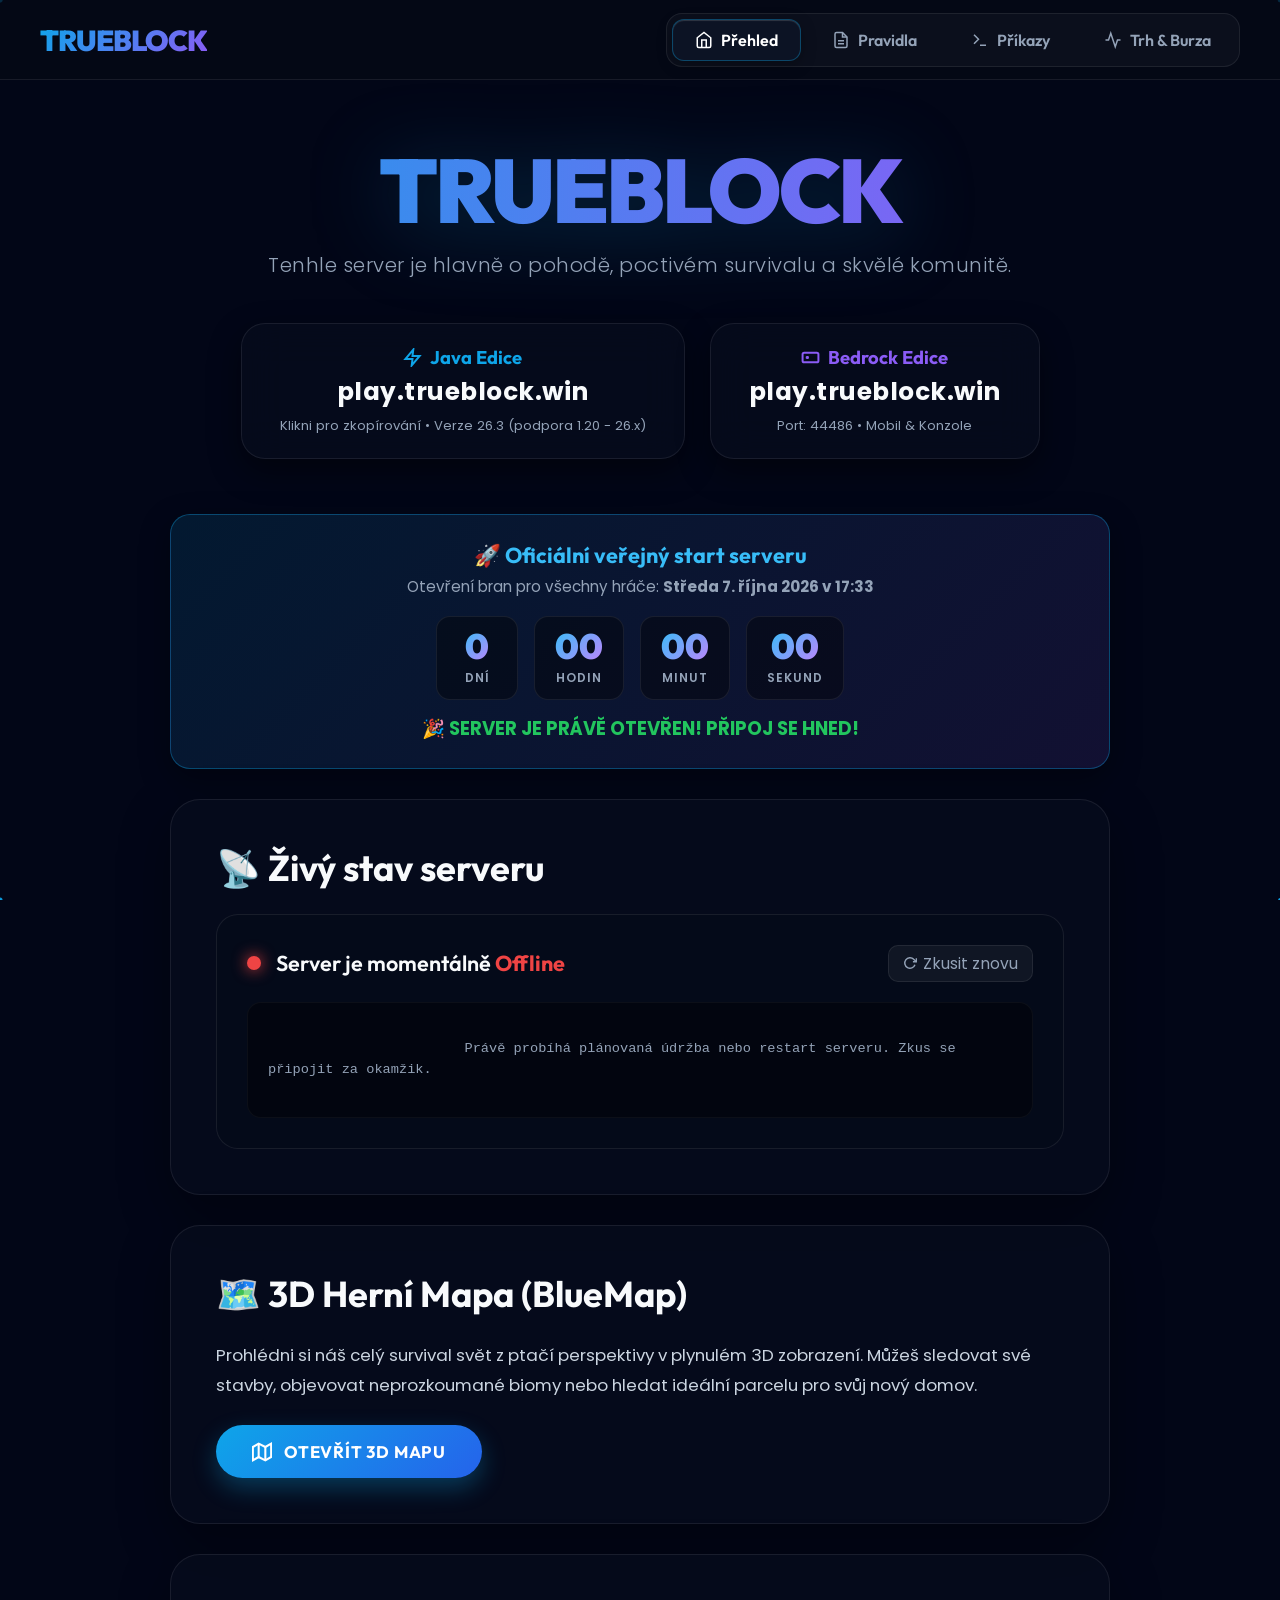
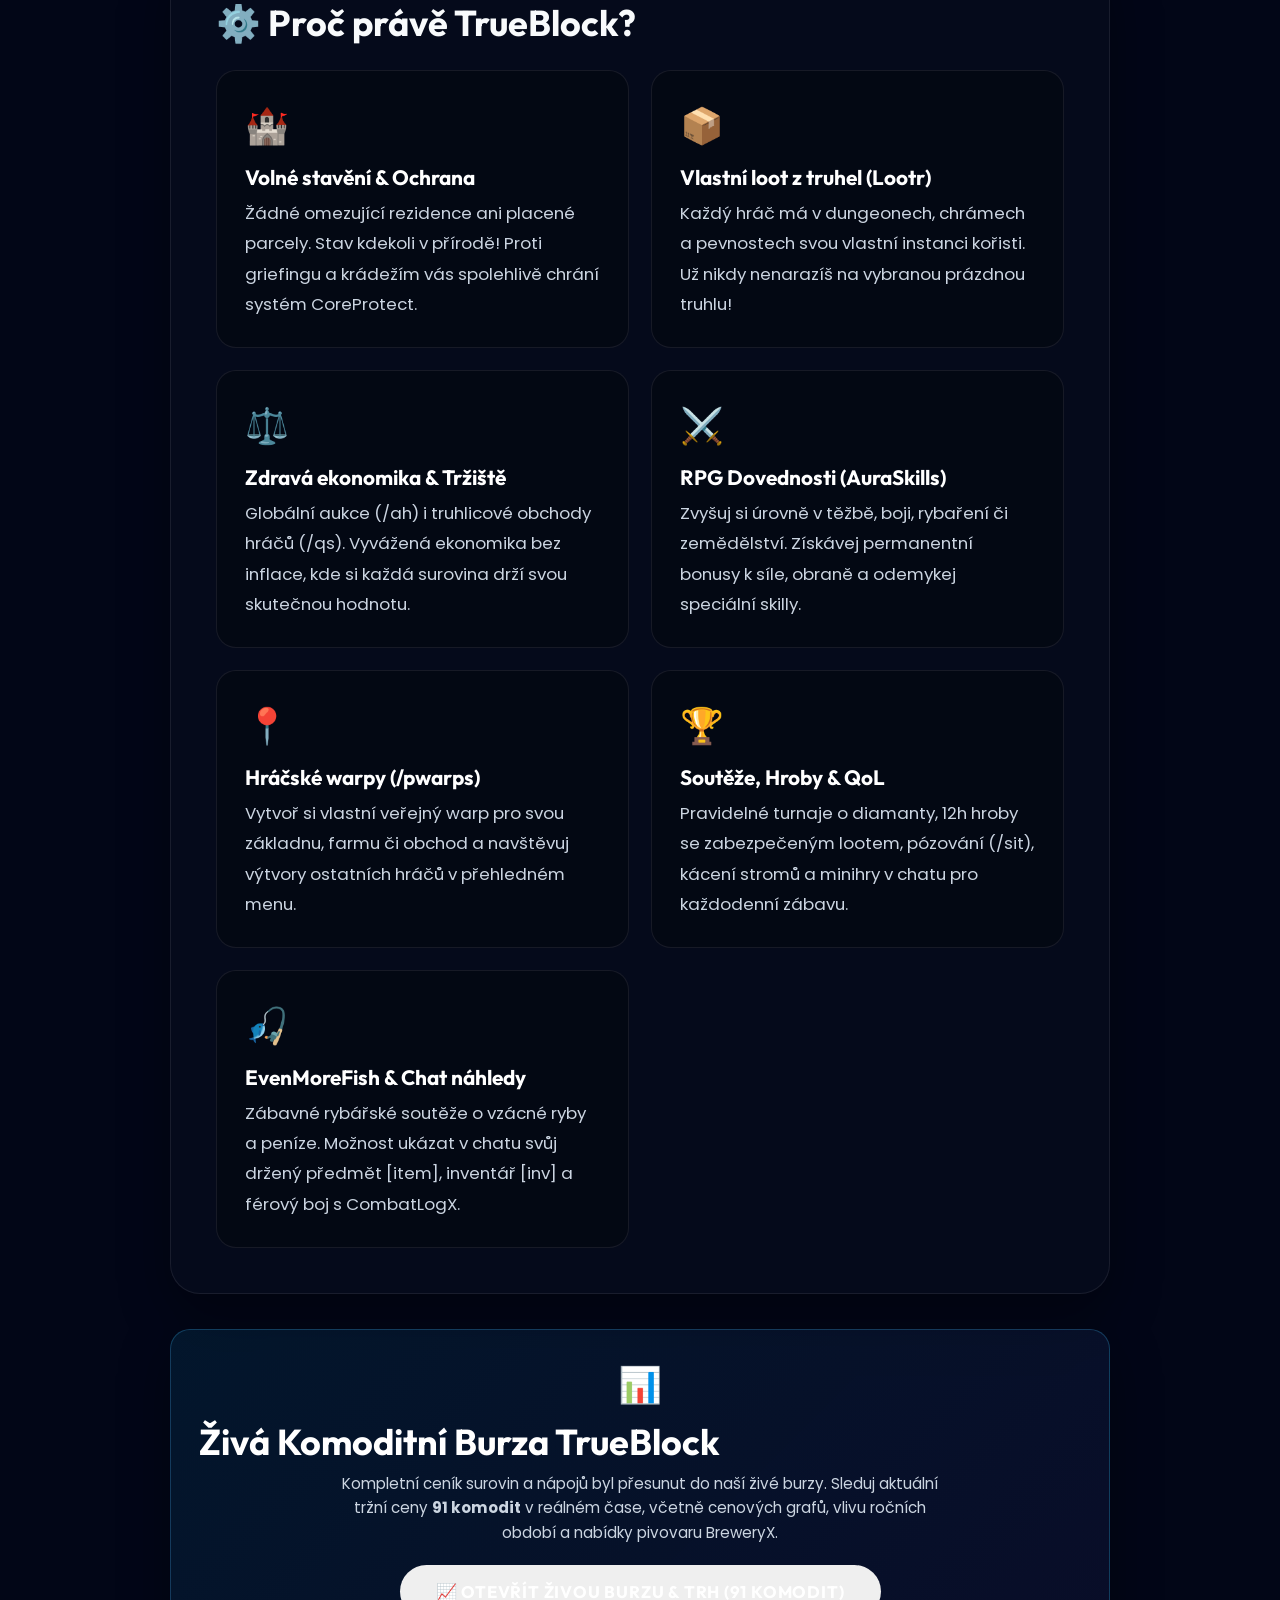
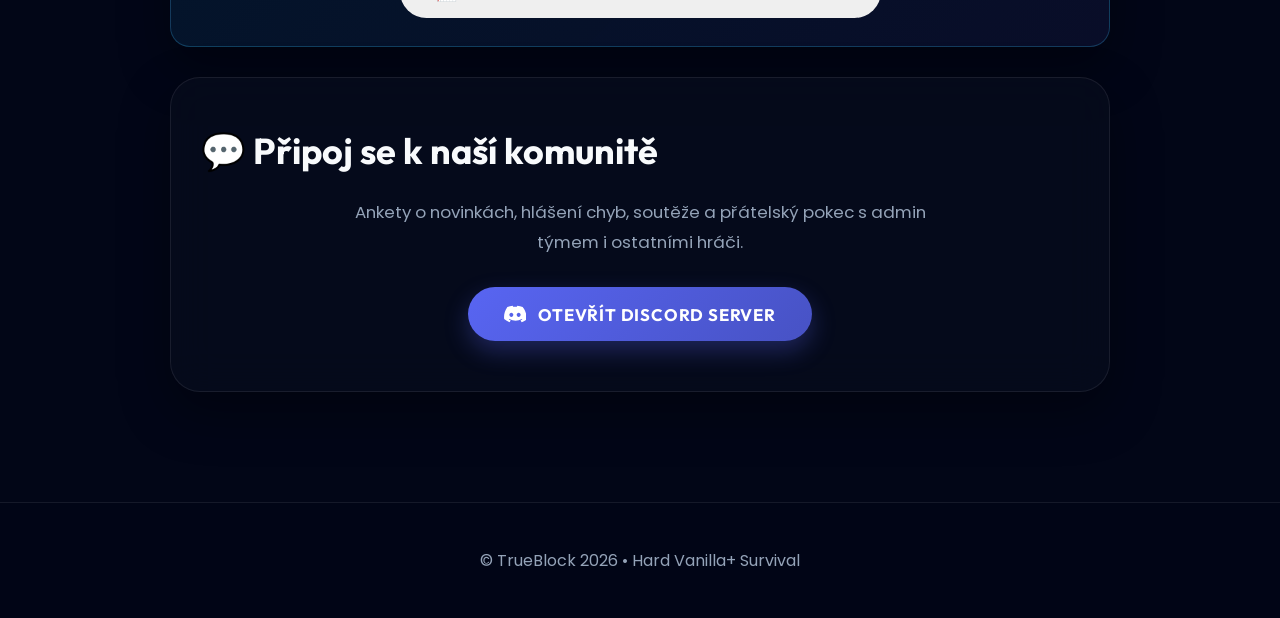
==== commit 2a98bf3f: "Add files via upload" ====
--- a/index.html
+++ b/index.html
@@ -1260,90 +1260,16 @@
                 </div>
             </div>
 
-            <!-- Tržní ceník a ekonomika -->
-            <div class="section reveal">
-                <h2>📈 Doporučený tržní ceník surovin</h2>
-                <p style="margin-bottom: 20px;">
-                    Pro zachování férové ekonomiky a ochranu investic hráčů (Pravidlo 4) vydává vedení serveru orientační doporučené ceny pro aukce (<code style="color:var(--accent-blue);">/ah</code>) a hráčské truhlicové obchody (<code style="color:var(--accent-blue);">/qs</code>).
+            <!-- Odkaz na živou burzu komodit -->
+            <div class="section reveal" style="background: linear-gradient(135deg, rgba(14, 165, 233, 0.1), rgba(99, 102, 241, 0.08)); border: 1px solid rgba(56, 189, 248, 0.25); border-radius: 20px; padding: 28px; text-align: center; margin-top: 35px;">
+                <div style="font-size: 2.2em; margin-bottom: 8px;">📊</div>
+                <h2 style="margin-bottom: 8px; color: #fff;">Živá Komoditní Burza TrueBlock</h2>
+                <p style="max-width: 620px; margin: 0 auto 20px; color: #cbd5e1; font-size: 0.95em; line-height: 1.6;">
+                    Kompletní ceník surovin a nápojů byl přesunut do naší živé burzy. Sleduj aktuální tržní ceny <strong>91 komodit</strong> v reálném čase, včetně cenových grafů, vlivu ročních období a nabídky pivovaru BreweryX.
                 </p>
-
-                <div class="price-table-wrapper">
-                    <table class="price-table">
-                        <thead>
-                            <tr>
-                                <th>Surovina / Předmět</th>
-                                <th>Doporučená cena (1 ks)</th>
-                                <th>Cena za Stack (64 ks)</th>
-                                <th>Tržní role</th>
-                            </tr>
-                        </thead>
-                        <tbody>
-                            <tr>
-                                <td><strong>💎 Diamant</strong></td>
-                                <td><span class="price-tag">50 $</span></td>
-                                <td><span class="price-tag-stack">3 200 $</span></td>
-                                <td>Hlavní stabilní pilíř ekonomiky</td>
-                            </tr>
-                            <tr>
-                                <td><strong>🔥 Netherite Ingot</strong></td>
-                                <td><span class="price-tag">450 $</span></td>
-                                <td>—</td>
-                                <td>Luxusní komodita, náročná výroba</td>
-                            </tr>
-                            <tr>
-                                <td><strong>📜 Netherite Upgrade Template</strong></td>
-                                <td><span class="price-tag">800 $</span></td>
-                                <td>—</td>
-                                <td>Vzácná šablona pro kování zbroje</td>
-                            </tr>
-                            <tr>
-                                <td><strong>💚 Smaragd (Emerald)</strong></td>
-                                <td><span class="price-tag">15 $</span></td>
-                                <td><span class="price-tag-stack">960 $</span></td>
-                                <td>Obchodování s vesničany</td>
-                            </tr>
-                            <tr>
-                                <td><strong>🪙 Zlato (Gold Ingot)</strong></td>
-                                <td><span class="price-tag">8 $</span></td>
-                                <td><span class="price-tag-stack">512 $</span></td>
-                                <td>Zlatá jablka, směna s pigliny</td>
-                            </tr>
-                            <tr>
-                                <td><strong>⚙️ Železo (Iron Ingot)</strong></td>
-                                <td><span class="price-tag">4 $</span></td>
-                                <td><span class="price-tag-stack">256 $</span></td>
-                                <td>Základní stavební i craft surovina</td>
-                            </tr>
-                            <tr>
-                                <td><strong>⚡ Redstone</strong></td>
-                                <td><span class="price-tag">1.5 $</span></td>
-                                <td><span class="price-tag-stack">96 $</span></td>
-                                <td>Obvody, automatizace, lektvary</td>
-                            </tr>
-                            <tr>
-                                <td><strong>🪓 Dřevo (Logs - Dub, Smrk...)</strong></td>
-                                <td><span class="price-tag">0.8 $</span></td>
-                                <td><span class="price-tag-stack">50 $</span></td>
-                                <td>Základní stavební materiál</td>
-                            </tr>
-                            <tr>
-                                <td><strong>🥩 Pečený steak (Steak)</strong></td>
-                                <td><span class="price-tag">1 $</span></td>
-                                <td><span class="price-tag-stack">64 $</span></td>
-                                <td>Základní výživa pro survival</td>
-                            </tr>
-                            <tr>
-                                <td><strong>✨ Totem nesmrtelnosti</strong></td>
-                                <td><span class="price-tag">350 $</span></td>
-                                <td>—</td>
-                                <td>Záchrana života v těžkých bojích</td>
-                            </tr>
-                        </tbody>
-                    </table>
-                </div>
-                <p style="margin-top: 15px; font-size: 0.9em; color: var(--text-muted);">
-                    💡 <em>Ceník je pravidelně aktualizován vedením serveru podle stáří světa a množství surovin na trhu.</em>
-                </p>
+                <button class="btn btn-primary" onclick="switchTab('tab-burza', document.querySelectorAll('.tab-btn')[3])" style="display: inline-flex; align-items: center; gap: 8px; margin: 0 auto;">
+                    📈 Otevřít Živou Burzu & Trh (91 komodit)
+                </button>
             </div>
 
         </div>
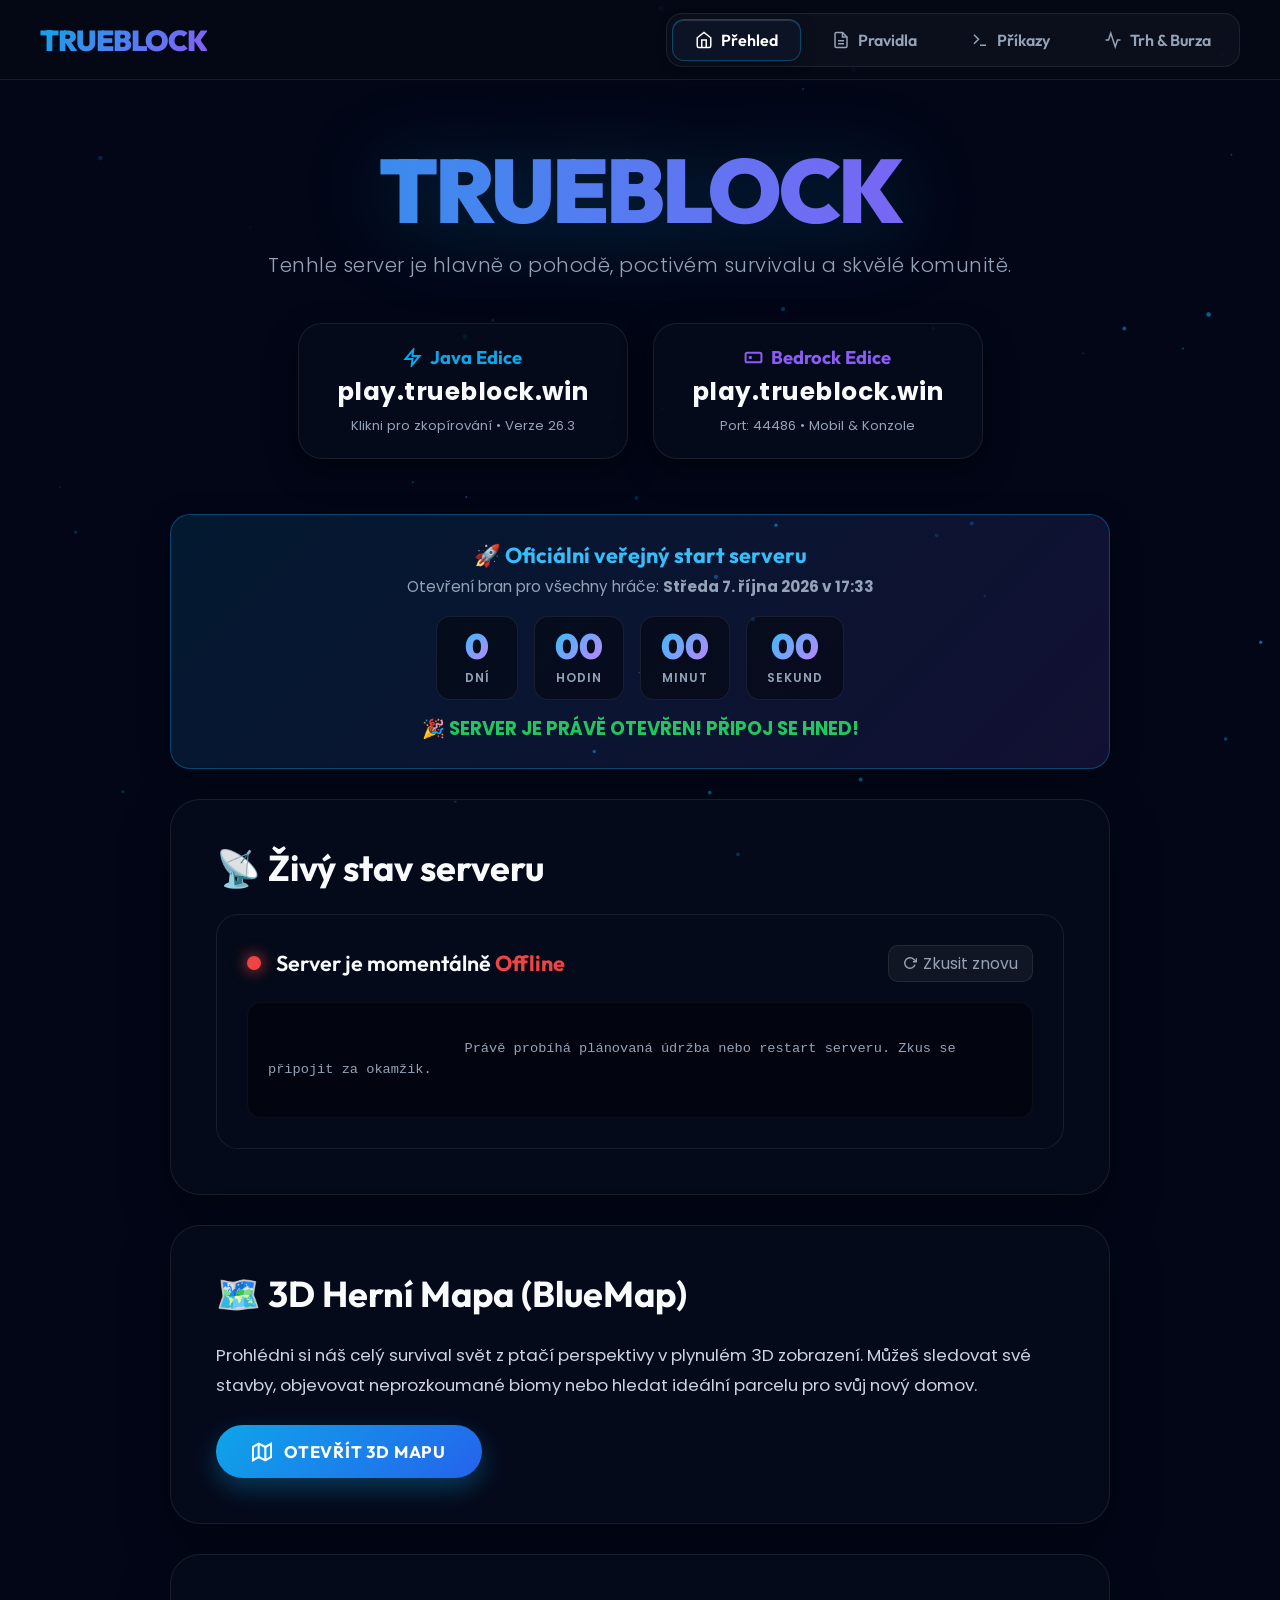
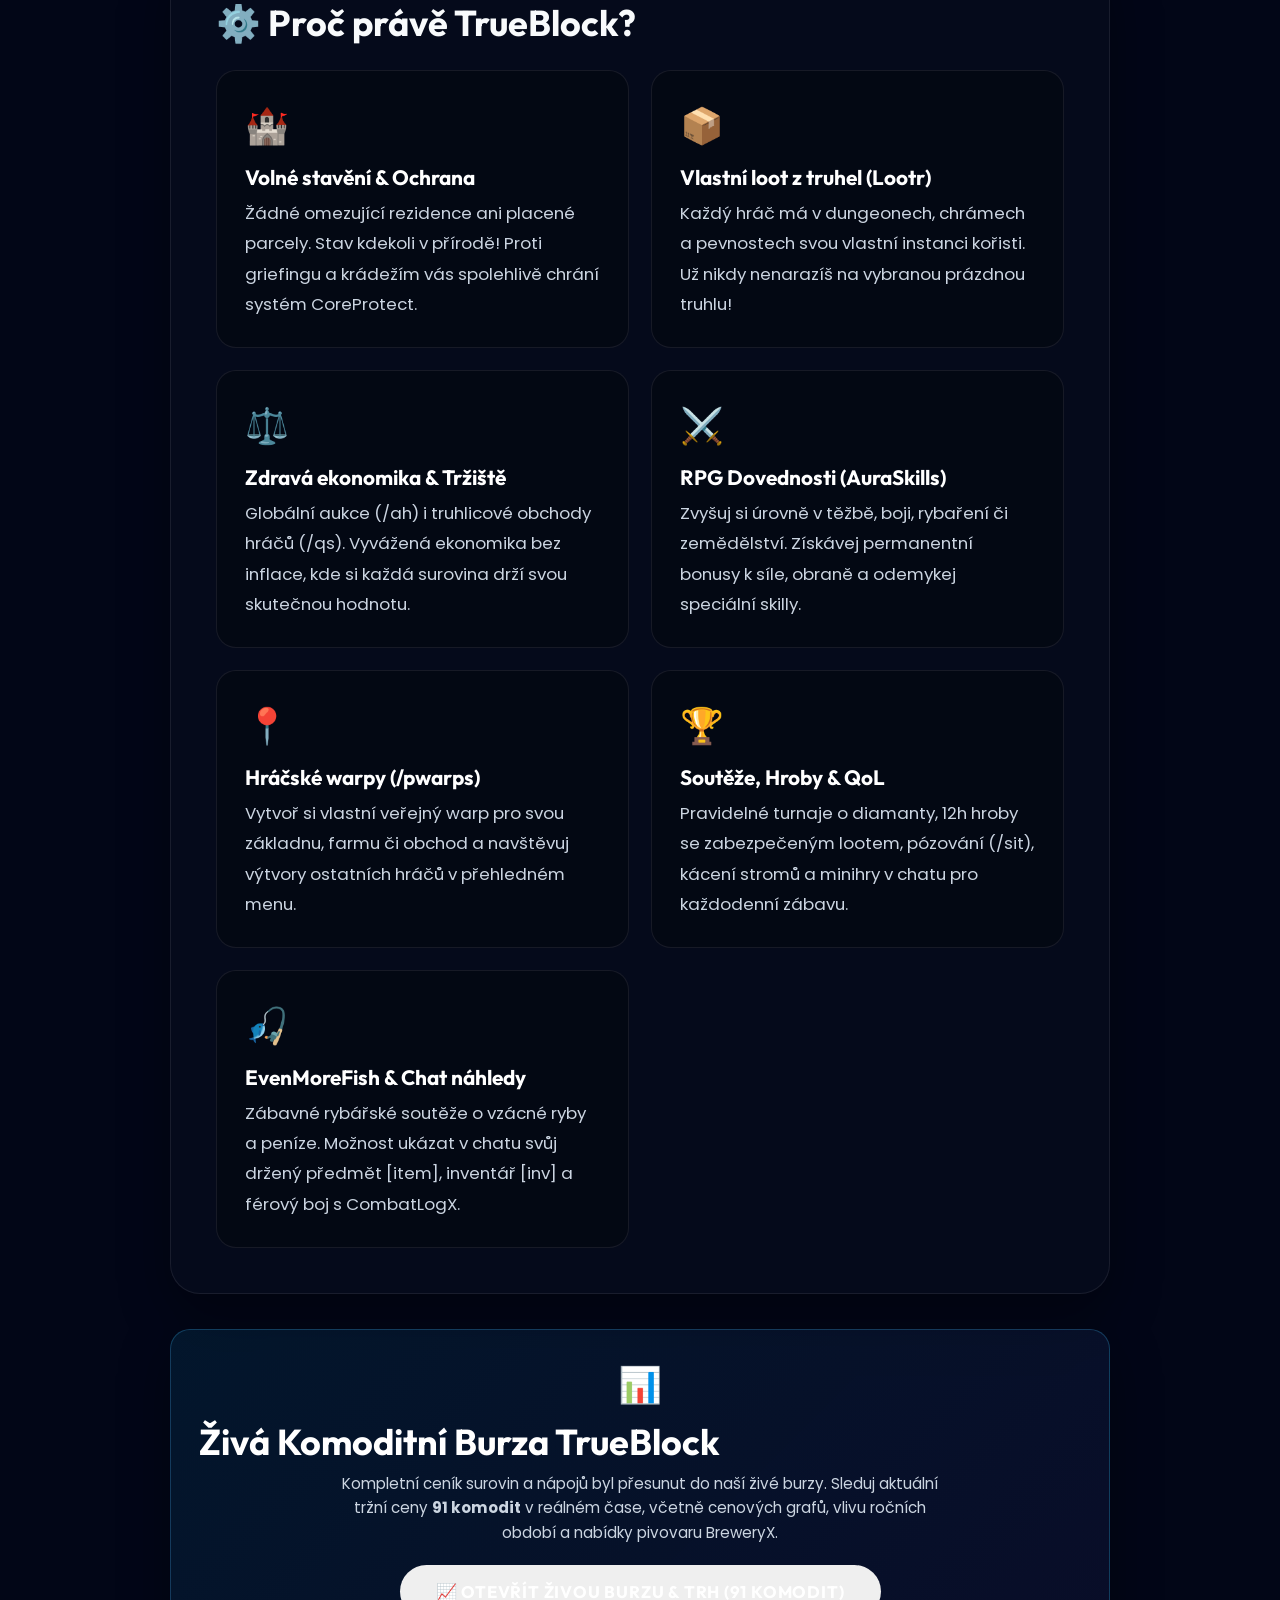
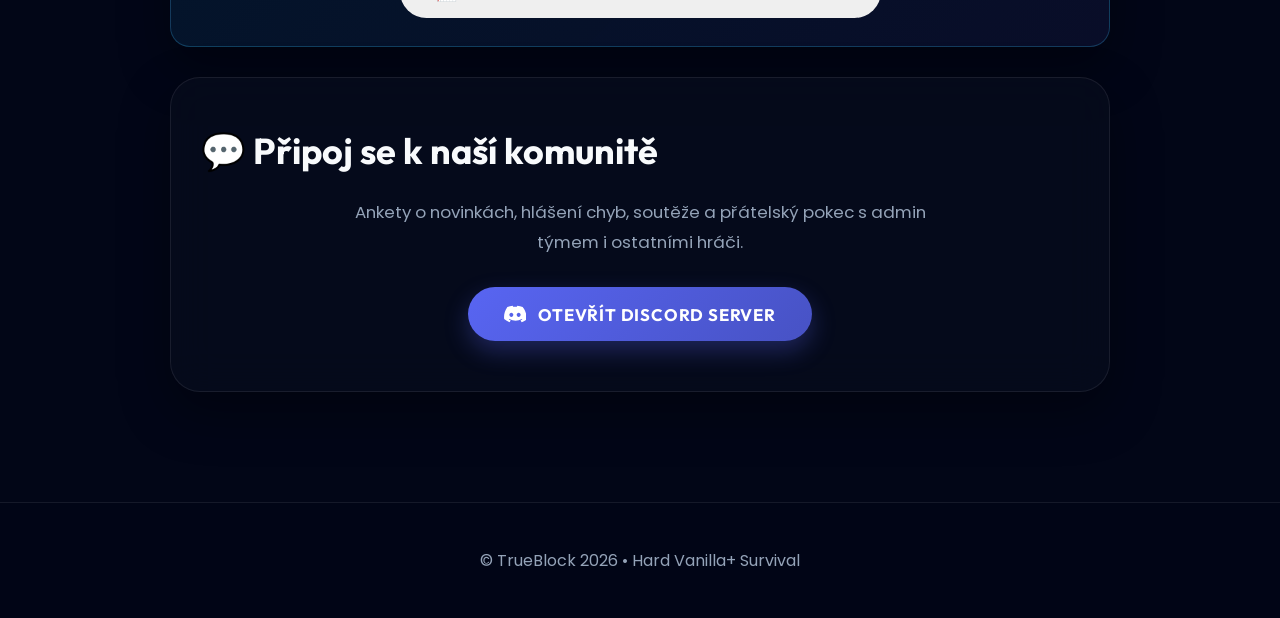
==== commit edbfdaf4: "Update index.html" ====
--- a/index.html
+++ b/index.html
@@ -1143,7 +1143,7 @@
                     Java Edice
                 </span>
                 <span class="ip-address">play.trueblock.win</span>
-                <div class="ip-hint">Klikni pro zkopírování • Verze 26.3 (podpora 1.20 - 26.x)</div>
+                <div class="ip-hint">Klikni pro zkopírování • Verze 26.3</div>
                 <div id="toast-java" class="copy-toast">Zkopírováno!</div>
             </div>
 
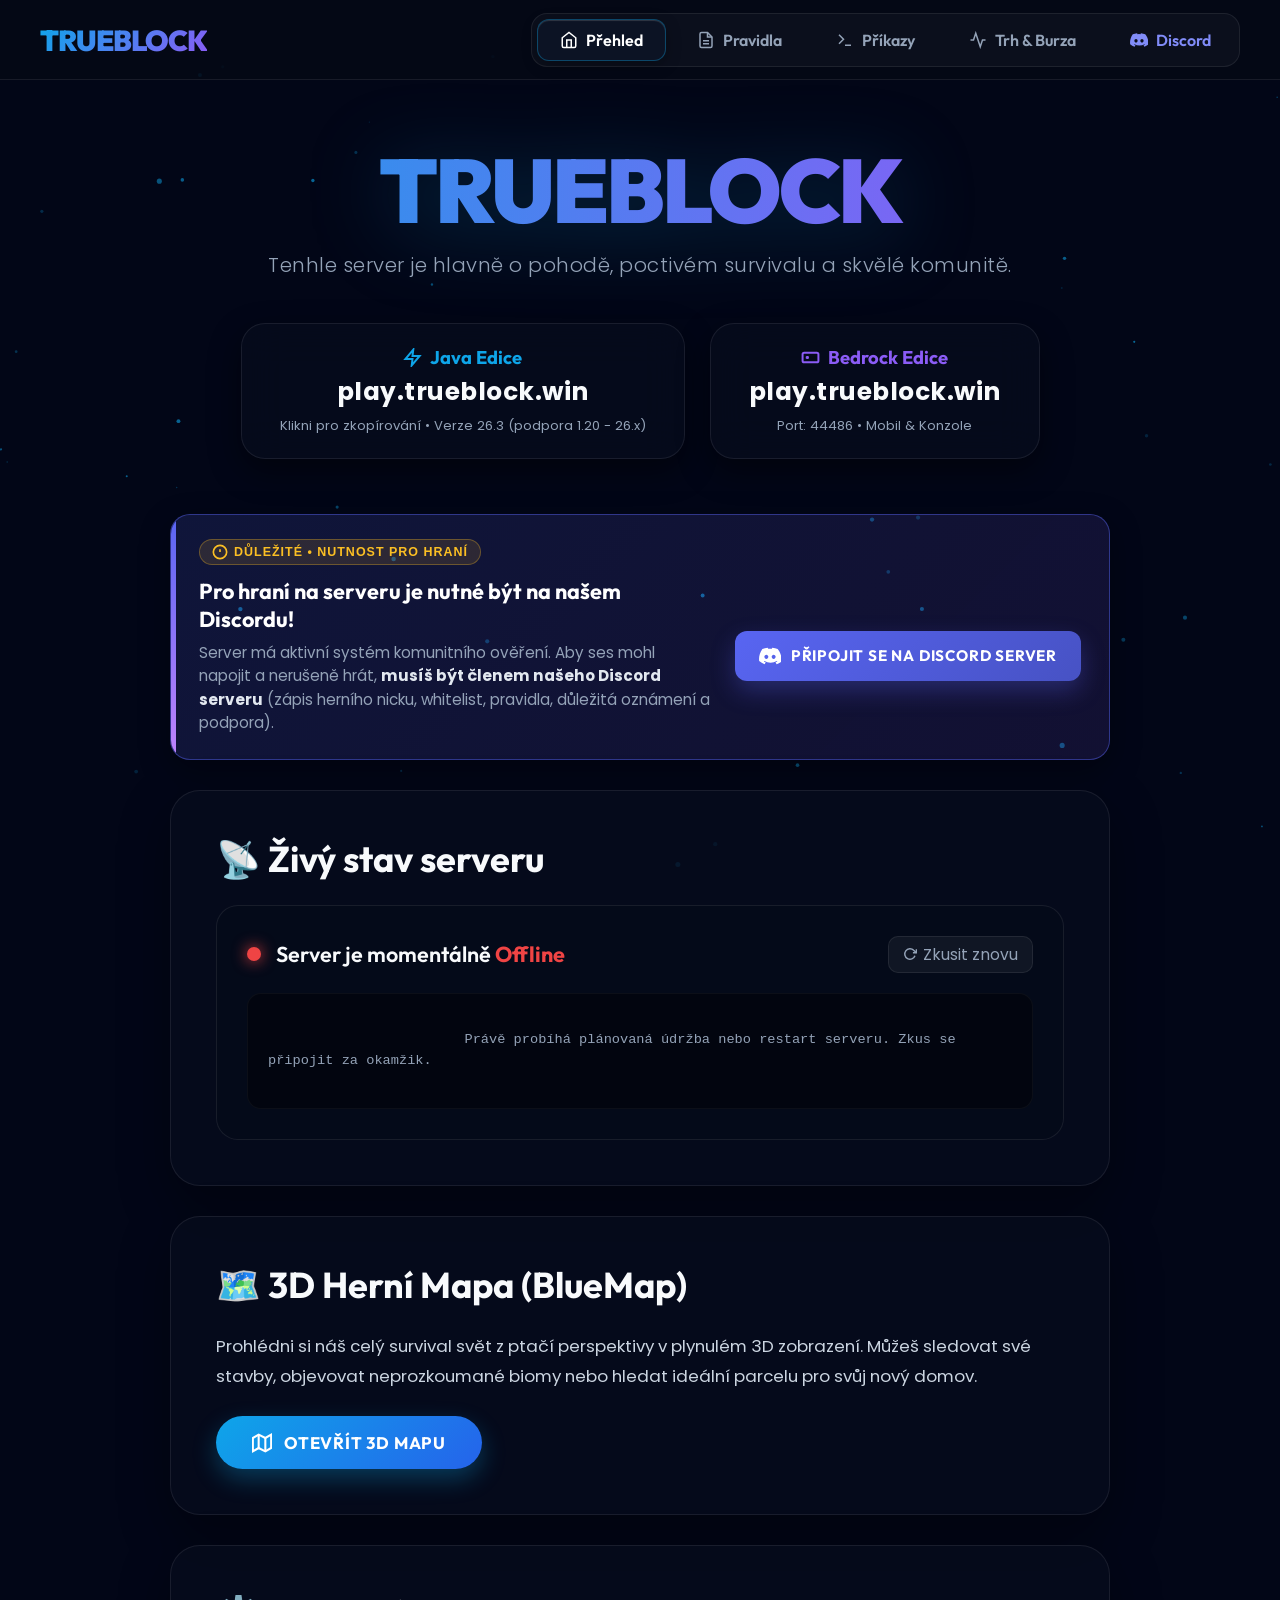
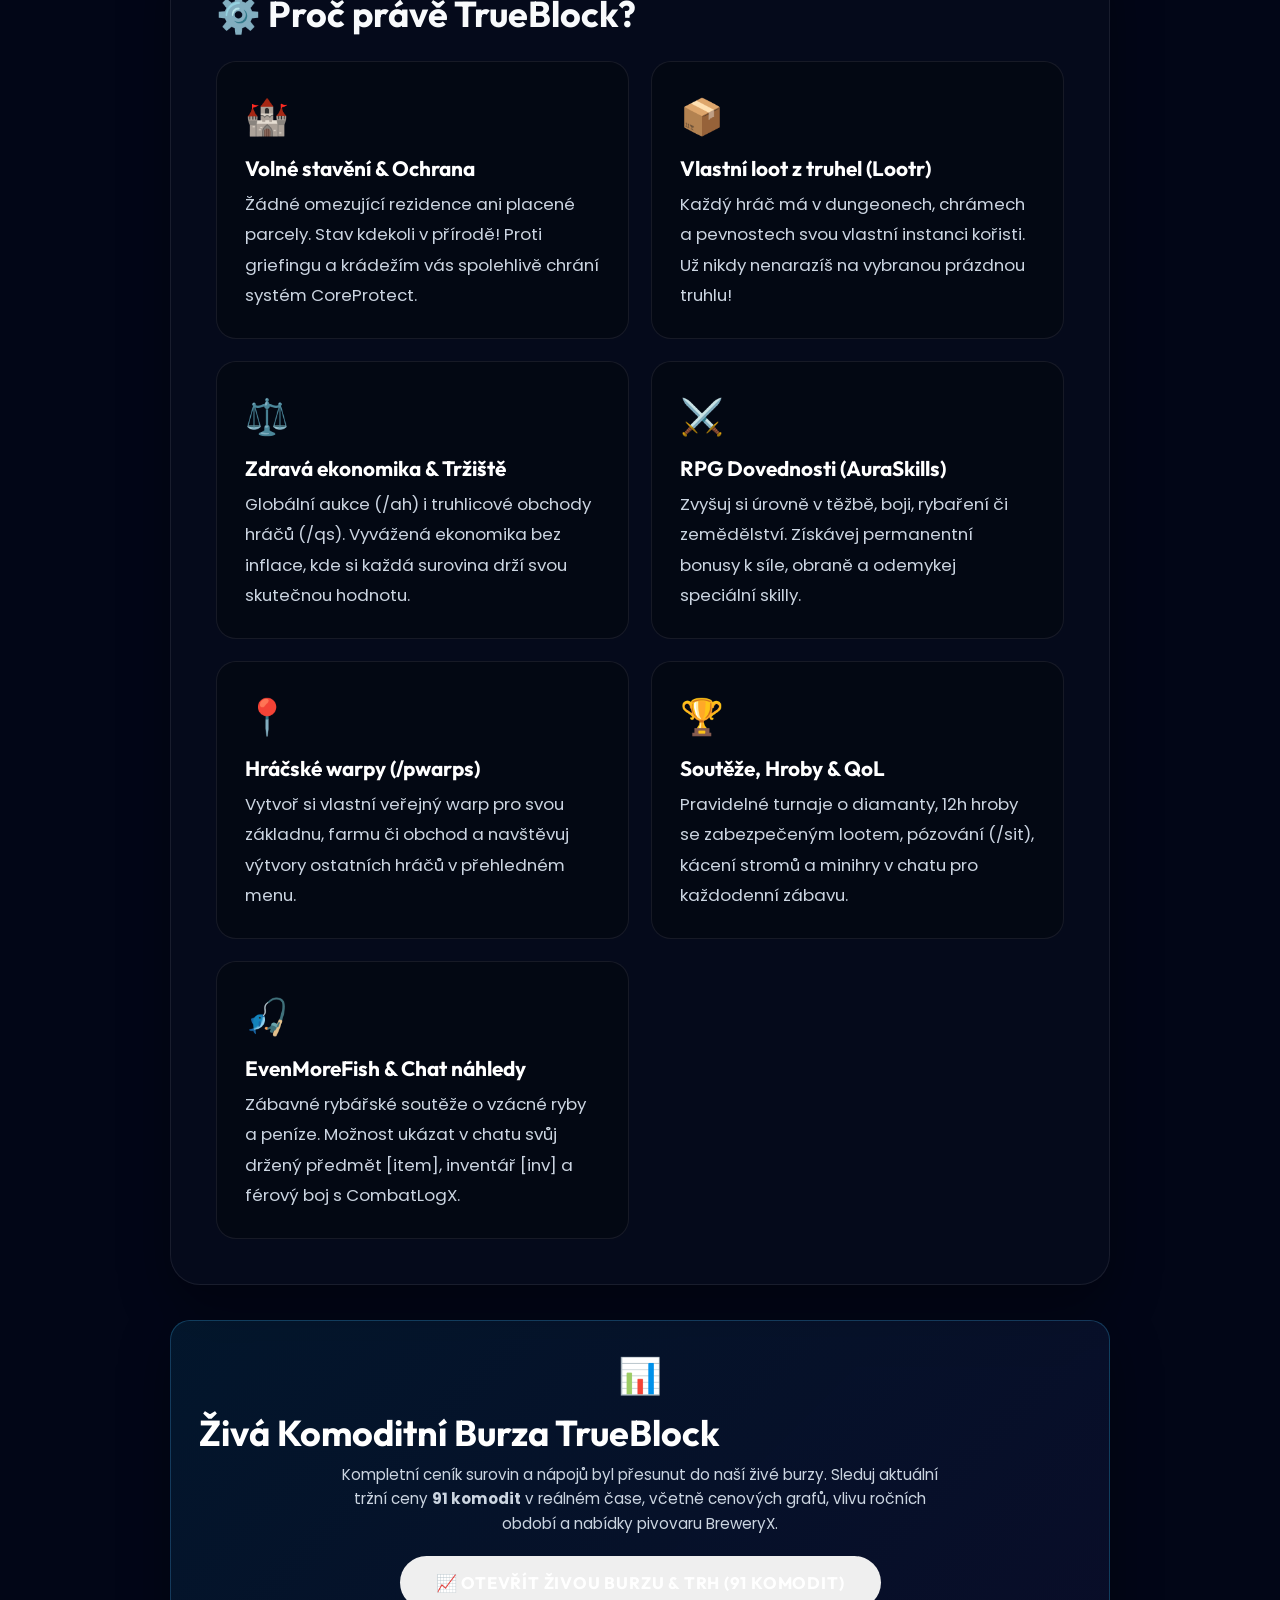
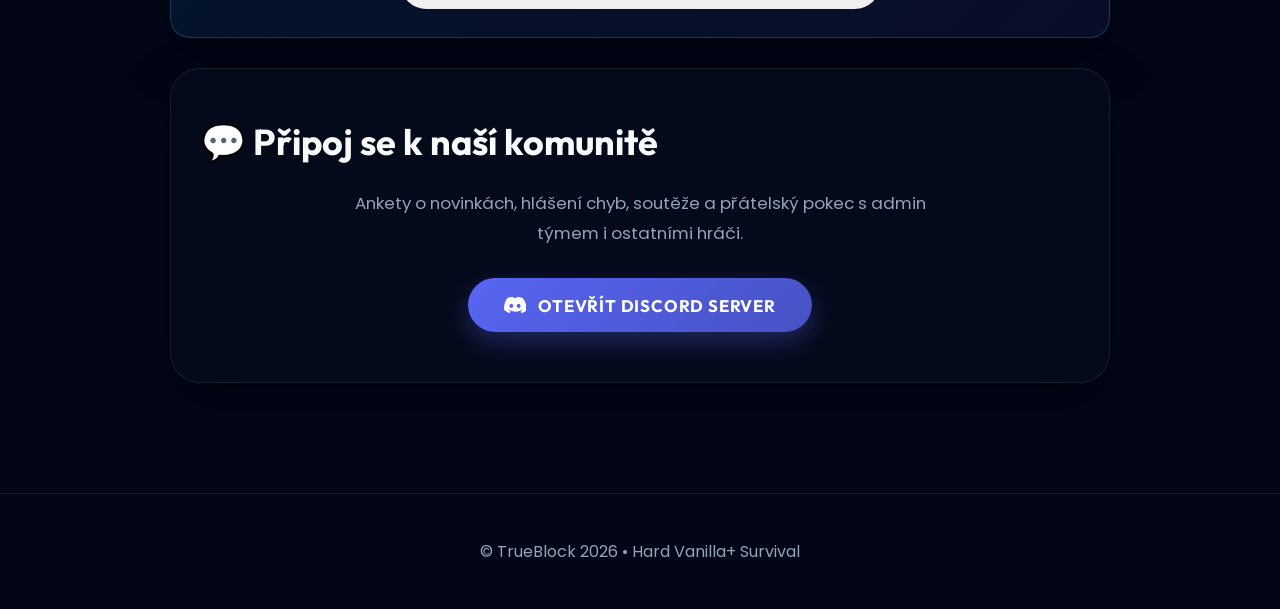
==== commit 5981f3fd: "Add files via upload" ====
--- a/index.html
+++ b/index.html
@@ -556,65 +556,88 @@
             filter: brightness(1.15);
         }
 
-        /* Odpočet do startu (Countdown) */
-        .launch-countdown-card {
-            background: linear-gradient(135deg, rgba(14, 165, 233, 0.12), rgba(139, 92, 246, 0.12));
-            border: 1px solid rgba(14, 165, 233, 0.35);
+        /* Upozornění na povinný Discord */
+        .discord-notice-card {
+            background: linear-gradient(135deg, rgba(88, 101, 242, 0.16), rgba(139, 92, 246, 0.12));
+            border: 1px solid rgba(88, 101, 242, 0.45);
             border-radius: 20px;
-            padding: 26px 30px;
+            padding: 24px 28px;
             margin-bottom: 25px;
-            text-align: center;
             box-shadow: 0 10px 30px rgba(0, 0, 0, 0.35);
-        }
-        .countdown-title {
+            position: relative;
+            overflow: hidden;
+        }
+        .discord-notice-card::before {
+            content: '';
+            position: absolute;
+            top: 0;
+            left: 0;
+            width: 5px;
+            height: 100%;
+            background: linear-gradient(to bottom, #5865F2, #c084fc);
+        }
+        .discord-notice-badge {
+            display: inline-flex;
+            align-items: center;
+            gap: 6px;
+            font-size: 0.78em;
+            font-weight: 800;
+            letter-spacing: 1px;
+            text-transform: uppercase;
+            color: #fbbf24;
+            background: rgba(251, 191, 36, 0.12);
+            border: 1px solid rgba(251, 191, 36, 0.3);
+            border-radius: 20px;
+            padding: 4px 12px;
+            margin-bottom: 12px;
+        }
+        .discord-notice-content {
+            display: flex;
+            align-items: center;
+            justify-content: space-between;
+            gap: 24px;
+            flex-wrap: wrap;
+        }
+        .discord-notice-text-group {
+            flex: 1 1 500px;
+        }
+        .discord-notice-title {
             font-family: 'Outfit', sans-serif;
             font-size: 1.35em;
             font-weight: 700;
-            color: #38bdf8;
-            margin-bottom: 6px;
+            color: #fff;
+            margin-bottom: 8px;
             display: flex;
             align-items: center;
-            justify-content: center;
             gap: 10px;
         }
-        .countdown-subtitle {
+        .discord-notice-desc {
             font-size: 0.95em;
             color: var(--text-muted);
-            margin-bottom: 18px;
-        }
-        .countdown-grid {
-            display: flex;
-            justify-content: center;
-            gap: 16px;
-            flex-wrap: wrap;
-        }
-        .countdown-item {
-            background: rgba(0, 0, 0, 0.4);
-            border: 1px solid var(--border-glass);
-            border-radius: 14px;
-            padding: 12px 20px;
-            min-width: 82px;
-            display: flex;
-            flex-direction: column;
+            line-height: 1.55;
+            margin: 0;
+        }
+        .discord-notice-desc strong {
+            color: #e2e8f0;
+        }
+        .discord-btn-pulse {
+            flex-shrink: 0;
+            display: inline-flex;
             align-items: center;
-        }
-        .countdown-value {
-            font-family: 'Outfit', sans-serif;
-            font-size: 2.2em;
-            font-weight: 900;
-            line-height: 1;
-            color: #fff;
-            background: linear-gradient(135deg, #38bdf8, #c084fc);
-            -webkit-background-clip: text;
-            -webkit-text-fill-color: transparent;
-        }
-        .countdown-label {
-            font-size: 0.75em;
-            text-transform: uppercase;
-            letter-spacing: 1px;
-            color: var(--text-muted);
-            margin-top: 5px;
-            font-weight: 600;
+            gap: 10px;
+            padding: 14px 24px;
+            font-size: 0.95em;
+            font-weight: 700;
+            border-radius: 12px;
+            animation: pulse-glow 2.5s infinite;
+        }
+        @keyframes pulse-glow {
+            0%, 100% {
+                box-shadow: 0 0 15px rgba(88, 101, 242, 0.4);
+            }
+            50% {
+                box-shadow: 0 0 25px rgba(88, 101, 242, 0.75);
+            }
         }
 
         /* Styly pro tržní ceník */
@@ -1127,6 +1150,10 @@
                 <svg width="18" height="18" viewBox="0 0 24 24" fill="none" stroke="currentColor" stroke-width="2"><polyline points="22 12 18 12 15 21 9 3 6 12 2 12"/></svg>
                 Trh & Burza
             </button>
+            <a href="https://discord.gg/tJQE55kaGu" target="_blank" rel="noopener noreferrer" class="tab-btn" style="text-decoration: none; color: #818cf8;">
+                <svg width="18" height="18" viewBox="0 0 127.14 96.36" fill="currentColor"><path d="M107.7,8.07A105.15,105.15,0,0,0,77.26,0a77.19,77.19,0,0,0-3.3,6.83A96.67,96.67,0,0,0,53.22,6.83,77.19,77.19,0,0,0,49.88,0,105.15,105.15,0,0,0,19.44,8.07C3.66,31.58-1.86,54.65,1,77.53A105.73,105.73,0,0,0,32,96.36a74.37,74.37,0,0,0,6.85-11.85,68.44,68.44,0,0,1-10.75-5.18c.91-.66,1.8-1.34,2.66-2a75.57,75.57,0,0,0,72.76,0c.86.68,1.75,1.36,2.66,2a68.86,68.86,0,0,1-10.75,5.18,74.77,74.77,0,0,0,6.85,11.85,105.54,105.54,0,0,0,31.05-18.83C129.24,48.25,123.47,25.42,107.7,8.07ZM42.45,65.69C36.18,65.69,31,60,31,53S36.18,40.36,42.45,40.36,53.83,46,53.83,53,48.72,65.69,42.45,65.69Zm42.24,0C78.41,65.69,73.24,60,73.24,53S78.41,40.36,84.69,40.36,96.07,46,96.07,53,91,65.69,84.69,65.69Z"/></svg>
+                Discord
+            </a>
         </div>
     </nav>
 
@@ -1143,7 +1170,7 @@
                     Java Edice
                 </span>
                 <span class="ip-address">play.trueblock.win</span>
-                <div class="ip-hint">Klikni pro zkopírování • Verze 26.3</div>
+                <div class="ip-hint">Klikni pro zkopírování • Verze 26.3 (podpora 1.20 - 26.x)</div>
                 <div id="toast-java" class="copy-toast">Zkopírováno!</div>
             </div>
 
@@ -1166,34 +1193,25 @@
         <!-- ================= TAB 1: PŘEHLED ================= -->
         <div id="tab-prehled" class="tab-content active">
             
-            <!-- Odpočet do oficiálního spuštění -->
-            <div class="launch-countdown-card reveal active">
-                <div class="countdown-title">
-                    <span>🚀 Oficiální veřejný start serveru</span>
+            <!-- Důležité upozornění: Povinný Discord pro hraní -->
+            <div class="discord-notice-card reveal active">
+                <div class="discord-notice-badge">
+                    <svg width="16" height="16" viewBox="0 0 24 24" fill="none" stroke="currentColor" stroke-width="2.5"><circle cx="12" cy="12" r="10"/><line x1="12" y1="8" x2="12" y2="12"/><line x1="12" y1="16" x2="12.01" y2="16"/></svg>
+                    DŮLEŽITÉ • NUTNOST PRO HRANÍ
                 </div>
-                <div class="countdown-subtitle">
-                    Otevření bran pro všechny hráče: <strong>Středa 7. října 2026 v 17:33</strong>
-                </div>
-                <div class="countdown-grid" id="countdownGrid">
-                    <div class="countdown-item">
-                        <span class="countdown-value" id="cd-days">0</span>
-                        <span class="countdown-label">Dní</span>
-                    </div>
-                    <div class="countdown-item">
-                        <span class="countdown-value" id="cd-hours">00</span>
-                        <span class="countdown-label">Hodin</span>
-                    </div>
-                    <div class="countdown-item">
-                        <span class="countdown-value" id="cd-minutes">00</span>
-                        <span class="countdown-label">Minut</span>
-                    </div>
-                    <div class="countdown-item">
-                        <span class="countdown-value" id="cd-seconds">00</span>
-                        <span class="countdown-label">Sekund</span>
-                    </div>
-                </div>
-                <div id="launch-live-badge" style="display: none; margin-top: 15px; font-weight: 700; color: #22c55e; font-size: 1.15em;">
-                    🎉 SERVER JE PRÁVĚ OTEVŘEN! PŘIPOJ SE HNED!
+                <div class="discord-notice-content">
+                    <div class="discord-notice-text-group">
+                        <div class="discord-notice-title">
+                            <span>Pro hraní na serveru je nutné být na našem Discordu!</span>
+                        </div>
+                        <p class="discord-notice-desc">
+                            Server má aktivní systém komunitního ověření. Aby ses mohl napojit a nerušeně hrát, <strong>musíš být členem našeho Discord serveru</strong> (zápis herního nicku, whitelist, pravidla, důležitá oznámení a podpora).
+                        </p>
+                    </div>
+                    <a class="btn btn-discord discord-btn-pulse" href="https://discord.gg/tJQE55kaGu" target="_blank" rel="noopener noreferrer">
+                        <svg width="22" height="22" viewBox="0 0 127.14 96.36" fill="currentColor"><path d="M107.7,8.07A105.15,105.15,0,0,0,77.26,0a77.19,77.19,0,0,0-3.3,6.83A96.67,96.67,0,0,0,53.22,6.83,77.19,77.19,0,0,0,49.88,0,105.15,105.15,0,0,0,19.44,8.07C3.66,31.58-1.86,54.65,1,77.53A105.73,105.73,0,0,0,32,96.36a74.37,74.37,0,0,0,6.85-11.85,68.44,68.44,0,0,1-10.75-5.18c.91-.66,1.8-1.34,2.66-2a75.57,75.57,0,0,0,72.76,0c.86.68,1.75,1.36,2.66,2a68.86,68.86,0,0,1-10.75,5.18,74.77,74.77,0,0,0,6.85,11.85,105.54,105.54,0,0,0,31.05-18.83C129.24,48.25,123.47,25.42,107.7,8.07ZM42.45,65.69C36.18,65.69,31,60,31,53S36.18,40.36,42.45,40.36,53.83,46,53.83,53,48.72,65.69,42.45,65.69Zm42.24,0C78.41,65.69,73.24,60,73.24,53S78.41,40.36,84.69,40.36,96.07,46,96.07,53,91,65.69,84.69,65.69Z"/></svg>
+                        Připojit se na Discord Server
+                    </a>
                 </div>
             </div>
 
@@ -2215,44 +2233,6 @@
             reveals.forEach(r => observer.observe(r));
         });
 
-        // --- 9. ŽIVÝ ODPOČET DO STARTU (Středa 7. 10. 2026 v 17:33) ---
-        const targetLaunchDate = new Date("2026-10-07T17:33:00+02:00").getTime();
-
-        function updateLaunchCountdown() {
-            const now = new Date().getTime();
-            const diff = targetLaunchDate - now;
-
-            const daysEl = document.getElementById("cd-days");
-            const hoursEl = document.getElementById("cd-hours");
-            const minsEl = document.getElementById("cd-minutes");
-            const secsEl = document.getElementById("cd-seconds");
-            const liveBadge = document.getElementById("launch-live-badge");
-            const grid = document.getElementById("countdownGrid");
-
-            if (!daysEl || !hoursEl || !minsEl || !secsEl) return;
-
-            if (diff <= 0) {
-                daysEl.innerText = "0";
-                hoursEl.innerText = "00";
-                minsEl.innerText = "00";
-                secsEl.innerText = "00";
-                if (liveBadge) liveBadge.style.display = "block";
-                return;
-            }
-
-            const days = Math.floor(diff / (1000 * 60 * 60 * 24));
-            const hours = Math.floor((diff % (1000 * 60 * 60 * 24)) / (1000 * 60 * 60));
-            const mins = Math.floor((diff % (1000 * 60 * 60)) / (1000 * 60));
-            const secs = Math.floor((diff % (1000 * 60)) / 1000);
-
-            daysEl.innerText = days;
-            hoursEl.innerText = hours < 10 ? "0" + hours : hours;
-            minsEl.innerText = mins < 10 ? "0" + mins : mins;
-            secsEl.innerText = secs < 10 ? "0" + secs : secs;
-        }
-
-        setInterval(updateLaunchCountdown, 1000);
-        updateLaunchCountdown();
 
         // --- 10. KOMODITNÍ BURZA & ROČNÍ OBDOBÍ ---
                 const seasons = {
